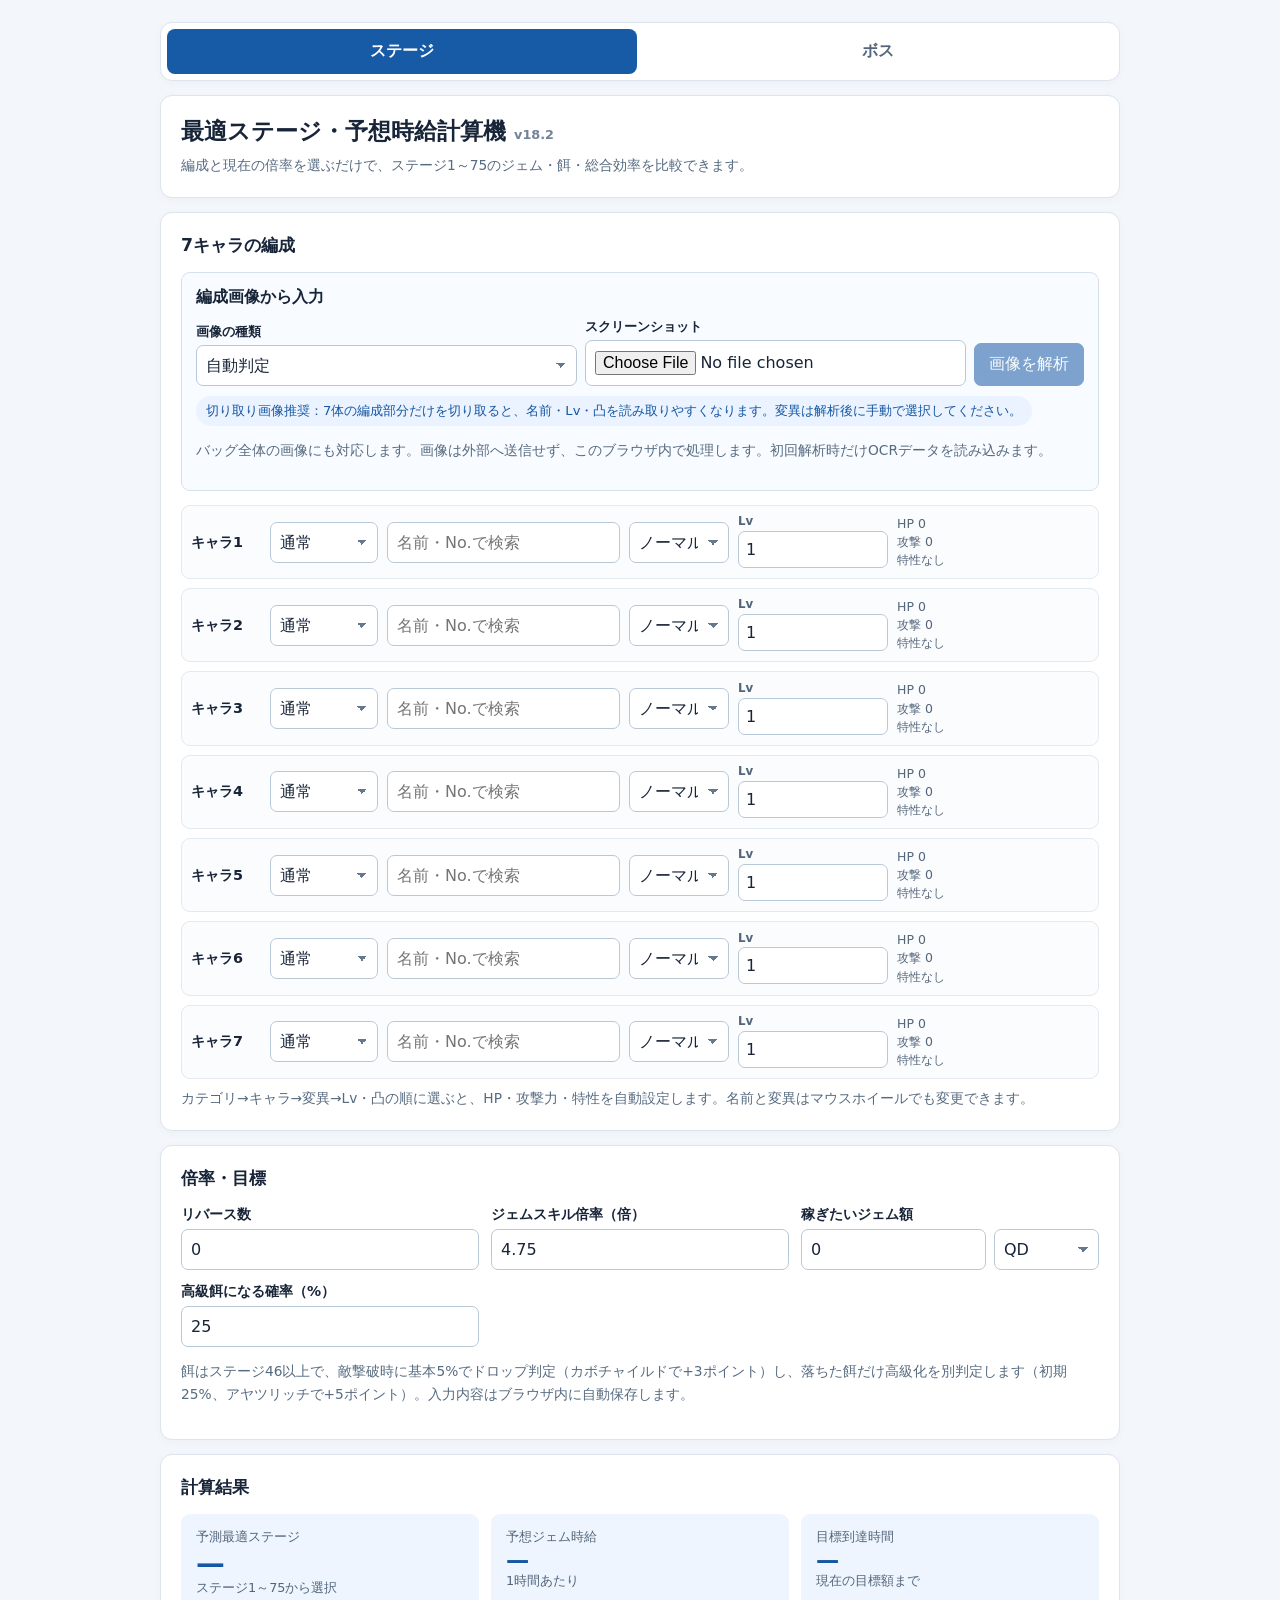
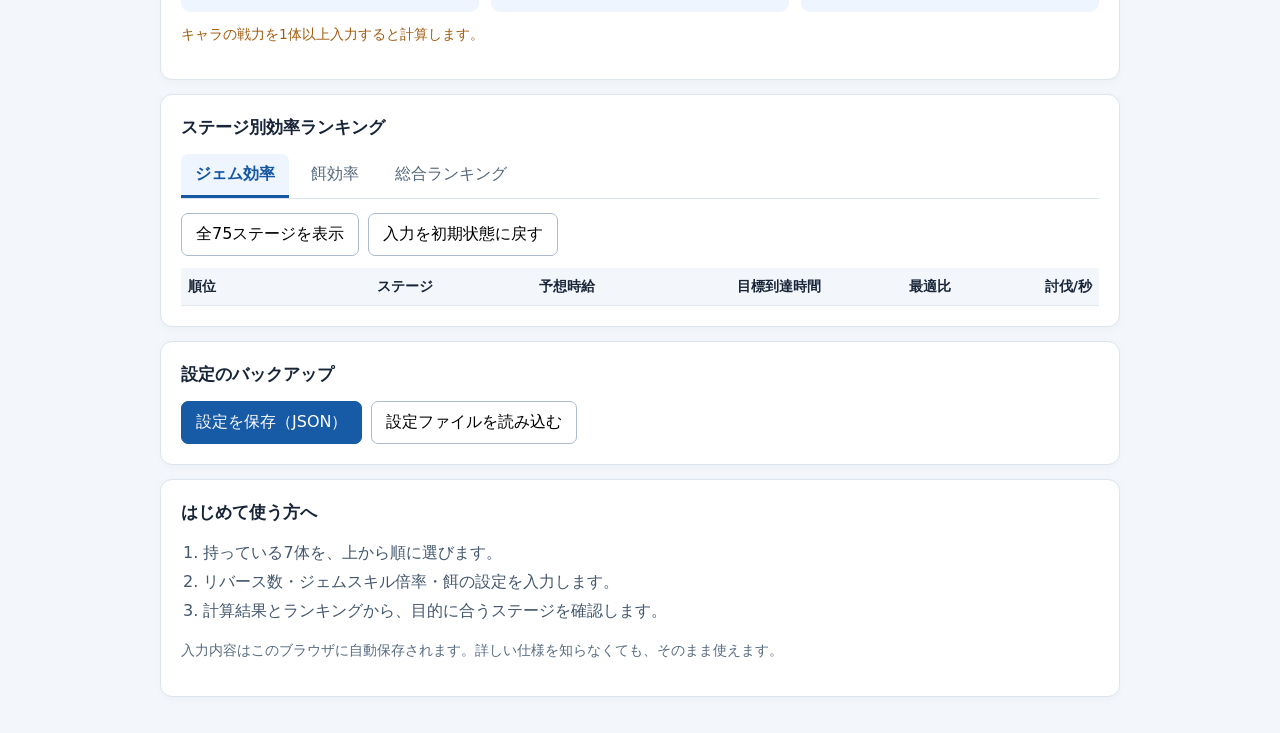
==== index.html @ 168737cb "Add files via upload" ====
<!doctype html>
<html lang="ja">
<head>
  <meta charset="utf-8">
  <meta name="viewport" content="width=device-width,initial-scale=1">
  <title>最適ステージ・予想時給計算機 v18.2</title>
  <style>
    :root {
      font-family: system-ui, "Noto Sans JP", sans-serif;
      color: #182538;
      background: #f3f6fa;
      font-size: 16px;
    }
    * { box-sizing: border-box; }
    body { margin: 0; padding: 22px 12px; }
    .wrap { max-width: 960px; margin: auto; }
    .panel {
      background: #fff;
      border: 1px solid #dce4ed;
      border-radius: 12px;
      padding: 20px;
      margin: 0 0 14px;
      box-shadow: 0 2px 8px #1e304608;
    }
    .mode-nav {
      display: grid;
      grid-template-columns: 1fr 1fr;
      gap: 6px;
      padding: 6px;
      margin: 0 0 14px;
      background: #fff;
      border: 1px solid #dce4ed;
      border-radius: 12px;
      box-shadow: 0 2px 8px #1e304608;
    }
    .mode-link {
      display: block;
      padding: 12px 16px;
      border-radius: 8px;
      color: #53667b;
      text-align: center;
      text-decoration: none;
      font-weight: 750;
    }
    .mode-link:hover { background: #f3f6fa; }
    .mode-link.active {
      color: #fff;
      background: #175aa6;
    }
    h1 { font-size: 1.45rem; margin: 0 0 7px; }
    h2 { font-size: 1.08rem; margin: 0 0 15px; }
    .version { font-size: .8rem; color: #728398; }
    .muted, .note { color: #576b80; font-size: .86rem; line-height: 1.65; }
    .grid { display: grid; grid-template-columns: repeat(3, minmax(0, 1fr)); gap: 12px; }
    .field label { display: block; font-size: .88rem; font-weight: 650; margin-bottom: 5px; }
    input, select {
      width: 100%;
      min-width: 0;
      font: inherit;
      padding: 10px 30px 10px 9px;
      border: 1px solid #b9c8d7;
      border-radius: 7px;
      color: #182538;
      background-color: #fff;
    }
    select {
      appearance: none;
      background-image: linear-gradient(45deg, transparent 50%, #66788e 50%), linear-gradient(135deg, #66788e 50%, transparent 50%);
      background-position: calc(100% - 15px) 50%, calc(100% - 10px) 50%;
      background-size: 5px 5px, 5px 5px;
      background-repeat: no-repeat;
    }
    input:focus, select:focus { outline: 2px solid #75a7e3; outline-offset: 1px; }
    .chars { display: grid; gap: 9px; }
    .char {
      display: grid;
      grid-template-columns: 70px 108px minmax(170px, 1.7fr) 100px 150px minmax(180px, 1.4fr);
      gap: 9px;
      align-items: center;
      padding: 9px;
      border: 1px solid #e3e9f0;
      border-radius: 9px;
      background: #fbfcfe;
    }
    .char .name { font-weight: 650; font-size: .9rem; }
    .char .derived { font-size: .78rem; line-height: 1.45; color: #53667b; }
    .growth-fields { display: grid; grid-template-columns: repeat(2, minmax(0, 1fr)); gap: 6px; }
    .growth-fields.single { grid-template-columns: 1fr; }
    .char-number { display: grid; gap: 3px; min-width: 0; }
    .char-number > span { color: #53667b; font-size: .74rem; font-weight: 750; line-height: 1; }
    .char-number input { padding: 8px 24px 8px 7px; }
    .manual-fields { display: grid; grid-template-columns: minmax(120px,1.4fr) minmax(80px,1fr) 70px minmax(80px,1fr) 70px minmax(150px,1.4fr); gap: 6px; grid-column: 2 / -1; }
    .manual-fields > :last-child { grid-column: 1 / -1; }
    .catalog-help { margin: 8px 0 0; }
    .image-import-box {
      margin: 0 0 14px;
      padding: 14px;
      border: 1px solid #d7e1ec;
      border-radius: 9px;
      background: #f8fbff;
    }
    .image-import-box h3 { margin: 0 0 10px; font-size: 1rem; }
    .image-recommend {
      display: inline-block;
      margin: 10px 0 0;
      padding: 6px 10px;
      color: #1557a2;
      background: #eaf3ff;
      border-radius: 999px;
      font-size: .82rem;
    }
    .image-import-controls { display: grid; grid-template-columns: minmax(170px,1fr) minmax(170px,1fr) auto; gap: 8px; align-items: end; }
    .image-import-controls label, .crop-control label { display: block; font-size: .82rem; font-weight: 650; margin-bottom: 4px; }
    .image-preview { display: block; width: 100%; max-height: 260px; margin-top: 12px; object-fit: contain; background: #111722; border-radius: 7px; }
    .crop-controls { display: grid; grid-template-columns: repeat(4, minmax(0,1fr)); gap: 8px; margin-top: 10px; }
    .crop-control input { padding: 0; }
    .image-status { min-height: 1.5em; margin: 9px 0 0; color: #42566d; font-size: .86rem; }
    .image-results { margin-top: 12px; display: grid; gap: 7px; }
    .image-result-row {
      display: grid;
      grid-template-columns: 34px minmax(180px,1.6fr) minmax(105px,.8fr) 76px 70px;
      gap: 7px;
      align-items: center;
      padding: 8px;
      border: 1px solid #e0e7ef;
      border-radius: 7px;
      background: #fff;
    }
    .image-result-row .raw { grid-column: 2 / -1; color: #687a8e; font-size: .76rem; overflow-wrap: anywhere; }
    .image-result-row .slot-no { font-weight: 750; color: #53667b; text-align: center; }
    .image-result-actions { display: flex; gap: 8px; flex-wrap: wrap; margin-top: 10px; }
    [hidden] { display: none !important; }
    .stats { display: grid; grid-template-columns: repeat(3, 1fr); gap: 12px; }
    .stat { background: #eef5ff; border-radius: 9px; padding: 15px; }
    .stat .value { font-size: 1.8rem; font-weight: 800; color: #1557a2; overflow-wrap: anywhere; }
    .stat .value.smaller { font-size: 1.45rem; }
    .stat .small { font-size: .8rem; color: #53667b; }
    table { border-collapse: collapse; width: 100%; font-size: .88rem; }
    th, td { padding: 9px 7px; border-bottom: 1px solid #e4e9f0; text-align: right; white-space: nowrap; }
    th:first-child, td:first-child { text-align: left; }
    thead { background: #f3f6fb; }
    tbody tr:first-child { background: #eaf3ff; font-weight: 700; }
    .actions { display: flex; gap: 9px; flex-wrap: wrap; }
    button {
      font: inherit;
      border: 1px solid #aabbd0;
      background: #fff;
      border-radius: 7px;
      padding: 10px 14px;
      cursor: pointer;
    }
    button.primary { background: #175aa6; color: #fff; border-color: #175aa6; }
    button:disabled { opacity: .55; cursor: wait; }
    .tabs { display: flex; gap: 8px; margin-bottom: 14px; border-bottom: 1px solid #dce4ed; }
    .tab { border: 0; border-bottom: 3px solid transparent; border-radius: 7px 7px 0 0; color: #53667b; }
    .tab[aria-selected="true"] { color: #1557a2; border-bottom-color: #1557a2; background: #eef5ff; font-weight: 700; }
    .hidden { display: none; }
    .ranking-summary { margin: 0 0 12px; padding: 10px 12px; border-radius: 7px; background: #f5f8fc; color: #42566d; font-size: .88rem; }
    .warn { color: #a15b10; font-size: .86rem; min-height: 1.4em; }
    .calibration {
      border-left: 4px solid #4f83bf;
      padding: 10px 12px;
      background: #f5f9ff;
      border-radius: 6px;
    }
    .quick-guide { margin: 0; padding-left: 1.4em; color: #42566d; line-height: 1.8; }
    @media (max-width: 720px) {
      .panel { padding: 15px; }
      .char { grid-template-columns: 48px 105px minmax(0, 1fr); gap: 6px; }
      .char [data-k="mutation"], .char .growth-fields, .char .derived { grid-column: 2 / -1; }
      .manual-fields { grid-column: 2 / -1; grid-template-columns: minmax(0,1fr) 70px; }
      .manual-fields > :first-child, .manual-fields > :nth-child(6), .manual-fields > :nth-child(7) { grid-column: 1 / -1; }
      .manual-fields { grid-column: 2 / -1; grid-template-columns: 1fr 58px 1fr 58px; }
      .char .name { font-size: .78rem; }
      input, select { padding: 9px 26px 9px 6px; font-size: .88rem; }
      .image-import-controls { grid-template-columns: 1fr 1fr; }
      .image-import-controls button { grid-column: 1 / -1; }
      .crop-controls { grid-template-columns: 1fr 1fr; }
      .image-result-row { grid-template-columns: 30px minmax(0,1fr) 88px; }
      .image-result-row .import-level, .image-result-row .import-limit { grid-row: 2; }
      .image-result-row .import-level { grid-column: 2; }
      .image-result-row .import-limit { grid-column: 3; }
      .image-result-row .raw { grid-column: 2 / -1; }
      .grid { grid-template-columns: 1fr 1fr; }
      .stats { grid-template-columns: 1fr; }
      .stat .value { font-size: 1.55rem; }
    }
    @media (max-width: 430px) {
      body { padding: 10px 6px; }
      .panel { padding: 12px; }
      .grid { grid-template-columns: 1fr; }
      th, td { padding: 8px 6px; }
    }
  </style>
</head>
<body>
<main class="wrap">
  <nav class="mode-nav" aria-label="計算機の切り替え">
    <a class="mode-link active" href="./" aria-current="page">ステージ</a>
    <a class="mode-link" href="./boss/">ボス</a>
  </nav>

  <section class="panel">
    <h1>最適ステージ・予想時給計算機 <span class="version">v18.2</span></h1>
    <div class="muted">編成と現在の倍率を選ぶだけで、ステージ1～75のジェム・餌・総合効率を比較できます。</div>
  </section>

  <section class="panel">
    <h2>7キャラの編成</h2>
    <div class="image-import-box">
      <h3>編成画像から入力</h3>
      <div class="image-import-controls">
        <div>
          <label for="partyImageMode">画像の種類</label>
          <select id="partyImageMode">
            <option value="auto">自動判定</option>
            <option value="full">バッグ全体</option>
            <option value="party">編成部分のみ</option>
          </select>
        </div>
        <div>
          <label for="partyImageFile">スクリーンショット</label>
          <input id="partyImageFile" type="file" accept="image/png,image/jpeg,image/webp">
        </div>
        <button class="primary" id="partyImageAnalyze" type="button" disabled>画像を解析</button>
      </div>
      <p class="image-recommend">切り取り画像推奨：7体の編成部分だけを切り取ると、名前・Lv・凸を読み取りやすくなります。変異は解析後に手動で選択してください。</p>
      <p class="muted">バッグ全体の画像にも対応します。画像は外部へ送信せず、このブラウザ内で処理します。初回解析時だけOCRデータを読み込みます。</p>
      <div id="partyImageWorkspace" hidden>
        <canvas class="image-preview" id="partyImagePreview" aria-label="解析する編成部分のプレビュー"></canvas>
        <details>
          <summary>切り抜き範囲を調整</summary>
          <div class="crop-controls">
            <div class="crop-control"><label for="partyCropX">左位置</label><input id="partyCropX" type="range" min="0" max="90" value="26"></div>
            <div class="crop-control"><label for="partyCropY">上位置</label><input id="partyCropY" type="range" min="0" max="90" value="18"></div>
            <div class="crop-control"><label for="partyCropW">横幅</label><input id="partyCropW" type="range" min="10" max="100" value="54"></div>
            <div class="crop-control"><label for="partyCropH">高さ</label><input id="partyCropH" type="range" min="10" max="100" value="27"></div>
          </div>
        </details>
        <p class="image-status" id="partyImageStatus" role="status"></p>
        <div id="partyImageResults" hidden>
          <div class="image-results" id="partyImageResultRows"></div>
          <div class="image-result-actions">
            <button class="primary" id="partyImageApply" type="button">この7体を編成に反映</button>
          </div>
        </div>
      </div>
    </div>
    <div class="chars" id="chars"></div>
    <p class="muted catalog-help">カテゴリ→キャラ→変異→Lv・凸の順に選ぶと、HP・攻撃力・特性を自動設定します。名前と変異はマウスホイールでも変更できます。</p>
  </section>

  <section class="panel">
    <h2>倍率・目標</h2>
    <div class="grid">
      <div class="field">
        <label for="rebirth">リバース数</label>
        <input id="rebirth" type="number" min="0" max="627" step="1" value="0">
      </div>
      <div class="field">
        <label for="skill">ジェムスキル倍率（倍）</label>
        <input id="skill" type="number" min="1" max="4.75" step="0.15" value="4.75">
      </div>
      <div class="field">
        <label for="target">稼ぎたいジェム額</label>
        <div style="display:flex;gap:8px">
          <input id="target" type="number" min="0" step="any" value="0" placeholder="例：10" style="flex:1">
          <select id="targetUnit" aria-label="目標額の単位" style="width:105px;flex:none"></select>
        </div>
      </div>
      <div class="field">
        <label for="premiumRate">高級餌になる確率（%）</label>
        <input id="premiumRate" type="number" min="0" max="25" step="1" value="25">
      </div>
    </div>
    <input id="enemyType" type="hidden" value="normal">
    <p class="muted">餌はステージ46以上で、敵撃破時に基本5%でドロップ判定（カボチャイルドで+3ポイント）し、落ちた餌だけ高級化を別判定します（初期25%、アヤツリッチで+5ポイント）。入力内容はブラウザ内に自動保存します。</p>
  </section>

  <section class="panel">
    <h2>計算結果</h2>
    <div class="stats">
      <div class="stat">
        <div class="small">予測最適ステージ</div>
        <div class="value" id="best">—</div>
        <div class="small" id="bestSub">ステージ1～75から選択</div>
      </div>
      <div class="stat">
        <div class="small">予想ジェム時給</div>
        <div class="value smaller" id="hour">—</div>
        <div class="small" id="hourSub">1時間あたり</div>
      </div>
      <div class="stat">
        <div class="small">目標到達時間</div>
        <div class="value smaller" id="targetTime">—</div>
        <div class="small" id="targetTimeSub">現在の目標額まで</div>
      </div>
    </div>
    <p id="traitStatus" class="note"></p>
    <p id="status" class="warn" role="status"></p>
  </section>

  <section class="panel">
    <h2>ステージ別効率ランキング</h2>
    <div class="tabs" role="tablist" aria-label="効率ランキングの種類">
      <button class="tab" id="gemTab" role="tab" aria-selected="true" aria-controls="gemPanel">ジェム効率</button>
      <button class="tab" id="feedTab" role="tab" aria-selected="false" aria-controls="feedPanel">餌効率</button>
      <button class="tab" id="combinedTab" role="tab" aria-selected="false" aria-controls="combinedPanel">総合ランキング</button>
    </div>
    <div id="gemPanel" role="tabpanel" aria-labelledby="gemTab">
      <div class="actions" style="margin-bottom:12px">
        <button id="toggleGem">全75ステージを表示</button>
        <button id="reset">入力を初期状態に戻す</button>
      </div>
      <div style="overflow:auto">
        <table>
          <thead><tr><th>順位</th><th>ステージ</th><th>予想時給</th><th>目標到達時間</th><th>最適比</th><th>討伐/秒</th></tr></thead>
          <tbody id="gemRanking"></tbody>
        </table>
      </div>
    </div>
    <div id="feedPanel" class="hidden" role="tabpanel" aria-labelledby="feedTab">
      <p class="ranking-summary" id="feedSummary">—</p>
      <div class="actions" style="margin-bottom:12px">
        <button id="toggleFeed">全30ステージを表示</button>
      </div>
      <div style="overflow:auto">
        <table>
          <thead><tr><th>順位</th><th>ステージ</th><th>餌/時</th><th>高級餌/時</th><th>通常餌/時</th><th>最適比</th><th>討伐/秒</th></tr></thead>
          <tbody id="feedRanking"></tbody>
        </table>
      </div>
    </div>
    <div id="combinedPanel" class="hidden" role="tabpanel" aria-labelledby="combinedTab">
      <p class="note">ジェム効率と餌効率を同じ重さで評価します。餌の対象はステージ46以上です。ステージ45以下はジェム情報だけを表示し、総合指数・餌比・餌/時は「—」になります。</p>
      <p class="ranking-summary" id="combinedSummary">—</p>
      <div class="actions" style="margin-bottom:12px">
        <button id="toggleCombined">全75ステージを表示</button>
      </div>
      <div style="overflow:auto">
        <table>
          <thead><tr><th>順位</th><th>ステージ</th><th>総合指数</th><th>ジェム比</th><th>餌比</th><th>予想時給</th><th>餌/時</th></tr></thead>
          <tbody id="combinedRanking"></tbody>
        </table>
      </div>
    </div>
  </section>

  <section class="panel">
    <h2>設定のバックアップ</h2>
    <div class="actions">
      <button class="primary" id="download">設定を保存（JSON）</button>
      <button id="load">設定ファイルを読み込む</button>
      <input type="file" id="file" accept=".json,application/json" hidden>
    </div>
  </section>

  <section class="panel">
    <h2>はじめて使う方へ</h2>
    <ol class="quick-guide">
      <li>持っている7体を、上から順に選びます。</li>
      <li>リバース数・ジェムスキル倍率・餌の設定を入力します。</li>
      <li>計算結果とランキングから、目的に合うステージを確認します。</li>
    </ol>
    <p class="muted">入力内容はこのブラウザに自動保存されます。詳しい仕様を知らなくても、そのまま使えます。</p>
  </section>
</main>

<script>
(() => {
  'use strict';

  const enemyHpAtStage = stage => 30 * Math.pow(1.2, (stage - 1) + Math.floor(stage / 2));
  const HP = Array.from({ length: 75 }, (_, index) => enemyHpAtStage(index + 1));
  const UNITS = { K: 1e3, M: 1e6, B: 1e9, T: 1e12 };
  const GEM_UNITS = [['QiD',48],['QD',45],['Td',42],['Dd',39],['Ud',36],['Dc',33],['No',30],['Oc',27],['Sp',24],['Sx',21],['Qi',18],['Qa',15],['T',12],['B',9],['M',6],['K',3]];
  const STORAGE = 'stage-calculator-v18-20261125';
  const OLD_STORAGES = ['stage-calculator-v17.8-20261124', 'stage-calculator-v17.7-20261124', 'stage-calculator-v17.6-20261123', 'stage-calculator-v17.5-20261123', 'stage-calculator-v17.4-20261122', 'stage-calculator-v17.3-20261122', 'stage-calculator-v17.2-20261121', 'stage-calculator-v17.1-20261121', 'stage-calculator-v17-20261121', 'stage-calculator-v16-20261121', 'stage-calculator-v15-20261119', 'stage-calculator-v14-20261119', 'stage-calculator-v13-20261119', 'stage-calculator-v12-20261119', 'stage-calculator-v10-20261117'];

  const CHARACTERS = {
    none: { label: '特性なし', trait: 'none' },
    nyarowin: { label: 'ニャロウィン（コイン+10%）', trait: 'coin' },
    awakenedNyarowin: { label: '覚醒ニャロウィン（ジェム+10%）', trait: 'gem' },
    kabochild: { label: 'カボチャイルド（餌+3%）', trait: 'feed' },
    kyonshina: { label: 'キョンシーナ（コイン・ジェム+10%）', trait: 'both' },
    yamata: { label: 'ヤマタノコロチ（BOSSキラー）', trait: 'boss' },
    ayatsuritch: { label: 'アヤツリッチ（高級餌+5%）', trait: 'premium' },
    doppa: { label: 'ドッパー（ボーナス図柄+3%）', trait: 'roulette' },
    lovril: { label: 'ラブリル（30秒ごとに味方全員を最大HPの20%分回復）', trait: 'heal' },
    kubinight: { label: 'クビナイト（最大3体同時攻撃）', trait: 'multi' },
    jk: { label: 'JK（通常初撃2倍／BOSS時は自チーム全員の回避率+5%）', trait: 'jk' },
    kingNidra: { label: 'キングニドラ（30%で自身のダメージ1.5倍）', trait: 'kingNidra' },
    mikon: { label: 'ミコン（ポンジャと同時編成で真の力）', trait: 'mikon' },
    ponja: { label: 'ポンジャ（ミコンと同時編成で真の力）', trait: 'ponja' },
  };
  const OLD_TRAIT_TO_CHARACTER = {
    none: 'none', gem: 'awakenedNyarowin', coin: 'nyarowin', both: 'kyonshina',
    boss: 'yamata', feed: 'kabochild', premium: 'ayatsuritch', roulette: 'doppa',
    heal: 'lovril', multi: 'kubinight', jk: 'jk', kingNidra: 'kingNidra',
  };

  const NORMAL_NAMES = ["カピト","ビジー","チラップ","ヴァミル","ジャモ","スヌーリ","ノクスブー","モルビ","ブルーマ","ミポラ","グルディン","モッシェル","リブル","クライマイト","ノクスル","ラスキー","ノワロン","グラセロス","タンコル","ウィズロ","メルカ","ベリン","ラヴァロン","サブリクス","グリンブル","ブロントル","ピリック","ズンビー","ヴォルモラ","クラビッツ","ドラムボル","グラクモー","リブラスク","ソルトート","シェルゴン","グラセル","シンダー","フォスカ","ティクレイル","ブラヴォクス","トレヴェン","オウリス","プルマイト","ガルプラ","ユクル","マグジョー","カノトラ","カクリダー","バストルフ","マグロン","ライムホーン","ヴェルスコル","ウィスプラ","ヴィオルーン","カヌーガ","フロスタ","ライゾルド","ルメロ","ルージオン","ノクティル","グロヴァルク","メデュリクス","シャルドン","ボルドラム","ドラクル","フロッゴ","バスティロン","パルフォーン","ビーザー","ダスクリル","エンバーゴン","ラヌビス","イーゴルン","フロゼア","ドレッドラス","ルミドラ","ボルケルン","アストラヴァ","ルセルヴァン","アンブリクス"];
  const NORMAL_CATALOG = NORMAL_NAMES.map((name,index) => {
    const no = index + 1;
    const baseScale = Math.pow(1.2, no - 1);
    return { id:`n${String(no).padStart(2,'0')}`, no, name, hp:60 * baseScale, attack:3 * baseScale, category:'normal', type:'normal', character:'none' };
  });
  const LEGEND_CATALOG = [
    { id:'nyarowin', name:'ニャロウィン', hp:3.6e6, attack:182e3, character:'nyarowin' },
    { id:'awakenedNyarowin', name:'覚醒ニャロウィン', hp:22.5e6, attack:1.1e6, character:'awakenedNyarowin' },
    { id:'kabochild', name:'カボチャイルド', hp:3.6e6, attack:182e3, character:'kabochild' },
    { id:'kyonshina', name:'キョンシーナ', hp:32.4e6, attack:1.6e6, character:'kyonshina' },
    { id:'yamata', name:'ヤマタノコロチ', hp:139.5e6, attack:6.9e6, character:'yamata' },
    { id:'ayatsuritch', name:'アヤツリッチ', hp:200.9e6, attack:10e6, character:'ayatsuritch' },
    { id:'mikon', name:'ミコン', hp:32.4e6, attack:1.6e6, character:'mikon' },
    { id:'ponja', name:'ポンジャ', hp:32.4e6, attack:1.6e6, character:'ponja' },
    { id:'jk', name:'JK', hp:167.4e6, attack:8.3e6, character:'jk' },
    { id:'kingNidra', name:'キングニドラ', hp:416.7e6, attack:20.8e6, character:'kingNidra' },
  ].map(c => ({ ...c, category:'legend', type:'legend' }));
  const ILLUSION_CATALOG = [
    { id:'gomera', name:'ゴチャメラ', hp:587.9e3, attack:29.3e3, character:'none' },
    { id:'doppa', name:'ドッパー', hp:3.6e6, attack:182e3, character:'doppa' },
    { id:'charlotte', name:'シャーロット', hp:22.5e6, attack:1.1e6, character:'none' },
    { id:'lovril', name:'ラブリル', hp:139.5e6, attack:6.9e6, character:'lovril' },
    { id:'kubinight', name:'クビナイト', hp:241.1e6, attack:12e6, character:'kubinight' },
  ].map(c => ({ ...c, category:'illusion', type:'legend' }));
  const CATALOG = [...NORMAL_CATALOG, ...LEGEND_CATALOG, ...ILLUSION_CATALOG];
  const CATALOG_BY_ID = Object.fromEntries(CATALOG.map(c => [c.id, c]));
  const MUTATIONS = {
    normal: { normal:['ノーマル',1], shiny:['シャイニー',2], dark:['漆黒',4], rainbow:['レインボー',8] },
    illusion: { normal:['無印',1], dark:['闇',1.2], awakened:['覚醒',1.44] },
  };

  const MODEL = {
    normalPeriod: 1.0,
    legendPeriod: 3,
    enemyPeriod: 1 / 0.7,
    enemyHitRate: 0.35,
    replacementMin: 3,
    replacementMax: 5,
    revival: 5,
    acquireDelay: 1.5,
    seconds: 600,
    runs: 12,
  };
  const BOSS_MODEL = {
    charactersPerPlayer: 3,
    maxPlayers: 4,
    maxRaidCharacters: 12,
    baseHitRate: 1,
    dodgePerLimitBreak: 0.02,
    jkOwnTeamDodge: 0.05,
    effectScope: {
      lovril: 'allAllies',
      jk: 'ownTeam',
    },
  };

  const emptyChar = () => ({
    category:'normal', catalogId:'', mutation:'normal', level:'1', limitBreak:'0',
    manualName:'', manualAttack:'0', manualAttackUnit:'M', manualHp:'0', manualHpUnit:'M', manualType:'normal', manualCharacter:'none',
  });
  const emptyState = () => ({
    chars: Array.from({ length: 7 }, emptyChar),
    rebirth: '0', skill: '4.75', target: '0', targetUnit: 'QD', premiumRate: '25', enemyType: 'normal',
  });

  const baseline = {
    chars: [
      { power:360.7e6, hp:360.7e6*20, type:'normal', character:'none' },
      { power:150.1e6, hp:150.1e6*20, type:'normal', character:'none' },
      { power:150.1e6, hp:150.1e6*20, type:'normal', character:'none' },
      { power:144.8e6, hp:144.8e6*20, type:'normal', character:'none' },
      { power:144.8e6, hp:144.8e6*20, type:'normal', character:'none' },
      { power:2.4e6, hp:2.4e6*20, type:'legend', character:'kyonshina' },
      { power:1.6e6, hp:1.6e6*20, type:'legend', character:'awakenedNyarowin' },
    ],
    rebirth: 61,
    skill: 4.75,
  };

  function migrateCharacter(c) {
    if (c && Object.hasOwn(CHARACTERS, c.character)) return c.character;
    return OLD_TRAIT_TO_CHARACTER[c?.trait] || 'none';
  }

  function normalizeChar(c) {
    if (c && ['normal','legend','illusion','manual'].includes(c.category)) {
      const level = Math.min(150, Math.max(1, Math.round(Number(c.level) || 1)));
      const limitBreak = Math.min(10, Math.max(0, Math.round(Number(c.limitBreak) || 0)));
      const savedEntry = CATALOG_BY_ID[c.catalogId];
      const category = savedEntry?.category || c.category;
      const allowedMutation = MUTATIONS[category] || {};
      const mutation = Object.hasOwn(allowedMutation, c.mutation) ? c.mutation : 'normal';
      return {
        ...emptyChar(), ...c, category, level:String(level), limitBreak:String(limitBreak), mutation,
        manualName: ['特性なし','特性無し'].includes(String(c.manualName || '').trim()) ? '' : String(c.manualName || ''),
        catalogId: CATALOG_BY_ID[c.catalogId]?.category === category ? c.catalogId : '',
        manualAttackUnit: Object.hasOwn(UNITS,c.manualAttackUnit) ? c.manualAttackUnit : 'M',
        manualHpUnit: Object.hasOwn(UNITS,c.manualHpUnit) ? c.manualHpUnit : 'M',
        manualType: ['normal','legend'].includes(c.manualType) ? c.manualType : (category === 'normal' ? 'normal' : 'legend'),
        manualCharacter: Object.hasOwn(CHARACTERS,c.manualCharacter) ? c.manualCharacter : 'none',
      };
    }
    if (!c || !Object.hasOwn(UNITS,c.unit) || !Number.isFinite(Number(c.power)) || Number(c.power) < 0) throw Error('戦力データが不正です');
    const character = migrateCharacter(c);
    return {
      ...emptyChar(), category:'manual', manualName:character === 'none' ? '' : (CHARACTERS[character]?.label || ''),
      manualAttack:String(c.power), manualAttackUnit:c.unit,
      manualHp:String(Number(c.power)*20), manualHpUnit:c.unit,
      manualType:c.type === 'legend' ? 'legend' : 'normal', manualCharacter:character,
    };
  }

  function validate(obj) {
    if (!obj || !Array.isArray(obj.chars) || obj.chars.length !== 7) throw Error('編成データが不正です');
    const chars = obj.chars.map(normalizeChar);
    const savedSkill = Number(obj.skill);
    const savedPremiumRate = Number(obj.premiumRate);
    return {
      chars,
      rebirth: String(obj.rebirth ?? 0),
      skill: String(Number.isFinite(savedSkill) ? Math.min(4.75, Math.max(1, savedSkill)) : 4.75),
      target: String(obj.target ?? 0),
      targetUnit: GEM_UNITS.some(([u]) => u === obj.targetUnit) ? obj.targetUnit : 'QD',
      premiumRate: String(Number.isFinite(savedPremiumRate) ? Math.min(25, Math.max(0, Math.round(savedPremiumRate))) : 25),
      enemyType: 'normal',
    };
  }

  let state = emptyState();
  try {
    const stored = localStorage.getItem(STORAGE) || OLD_STORAGES.map(key => localStorage.getItem(key)).find(Boolean);
    if (stored) state = validate(JSON.parse(stored));
  } catch (_) {}

  const $ = id => document.getElementById(id);
  const charsEl = $('chars');
  const characterOptions = Object.entries(CHARACTERS).map(([id,c]) => `<option value="${id}">${c.label}</option>`).join('');
  for (const [unit] of [...GEM_UNITS].reverse()) $('targetUnit').add(new Option(unit, unit));

  function catalogLabel(c) { return c.category === 'normal' ? `No.${String(c.no).padStart(2,'0')} ${c.name}` : c.name; }
  function catalogEntries(category) {
    return category === 'normal' ? NORMAL_CATALOG : category === 'legend' ? LEGEND_CATALOG : category === 'illusion' ? ILLUSION_CATALOG : [];
  }
  function formatStat(n) {
    if (!Number.isFinite(n) || n <= 0) return '0';
    const units = [['T',1e12],['B',1e9],['M',1e6],['K',1e3]];
    const found = units.find(([,v]) => n >= v);
    if (!found) return Number(n.toPrecision(5)).toLocaleString('ja-JP',{maximumFractionDigits:3});
    return `${Number((n/found[1]).toPrecision(4)).toLocaleString('ja-JP',{maximumFractionDigits:3})}${found[0]}`;
  }
  function mutationMultiplier(c) { return MUTATIONS[c.category]?.[c.mutation]?.[1] || 1; }
  function limitBreakCount(c) {
    return c.category === 'legend' || c.category === 'illusion'
      ? Math.min(10, Math.max(0, Number(c.limitBreak) || 0))
      : 0;
  }
  function limitBreakMultiplier(c) {
    return 1 + 0.05 * limitBreakCount(c);
  }
  function bossDodgeRate(c) { return BOSS_MODEL.dodgePerLimitBreak * limitBreakCount(c); }
  function resolveParty(chars, enemyType = state.enemyType) {
    const mikonIndexes = chars.map((c,i) => c.category === 'legend' && c.catalogId === 'mikon' ? i : -1).filter(i => i >= 0);
    const ponjaIndexes = chars.map((c,i) => c.category === 'legend' && c.catalogId === 'ponja' ? i : -1).filter(i => i >= 0);
    const pairCount = Math.min(mikonIndexes.length, ponjaIndexes.length);
    const truePowerIndexes = new Set([...mikonIndexes.slice(0,pairCount), ...ponjaIndexes.slice(0,pairCount)]);
    return chars.map((c,index) => {
      const entry = CATALOG_BY_ID[c.catalogId];
      const levelMultiplier = 1 + 0.05 * ((Number(c.level) || 1) - 1);
      if (entry && entry.category === c.category) {
        const truePair = truePowerIndexes.has(index);
        const baseHp = truePair ? 200.9e6 : entry.hp;
        const baseAttack = truePair ? 10e6 : entry.attack;
        const growthMultiplier = levelMultiplier * mutationMultiplier(c);
        const limitMultiplier = limitBreakMultiplier(c);
        const attackLimitMultiplier = enemyType === 'boss' ? 1 : limitMultiplier;
        return { power:baseAttack*growthMultiplier*attackLimitMultiplier, hp:baseHp*growthMultiplier*limitMultiplier, type:entry.type, character:entry.character, name:entry.name, truePair, bossDodge:bossDodgeRate(c) };
      }
      if (c.category === 'normal' || c.category === 'legend' || c.category === 'illusion') {
        return { power:0, hp:0, type:c.category === 'normal' ? 'normal' : 'legend', character:'none', name:'未選択', truePair:false, bossDodge:bossDodgeRate(c) };
      }
      const attack = Math.max(0,Number(c.manualAttack)||0) * (UNITS[c.manualAttackUnit]||1);
      const enteredHp = Math.max(0,Number(c.manualHp)||0) * (UNITS[c.manualHpUnit]||1);
      const hp = (enteredHp || attack*20) * levelMultiplier;
      return { power:attack*levelMultiplier, hp, type:c.category === 'normal' ? 'normal' : c.category === 'illusion' || c.category === 'legend' ? 'legend' : c.manualType, character:c.manualCharacter||'none', name:c.manualName||'手動入力', truePair:false, bossDodge:0 };
    });
  }
  function derivedHtml(r) {
    const trait = CHARACTERS[r.character]?.label || '特性なし';
    return `HP ${formatStat(r.hp)}<br>攻撃 ${formatStat(r.power)}<br>${r.truePair?'真の力｜':''}${trait}`;
  }
  function updateDerivedRows() {
    const resolved = resolveParty(state.chars);
    charsEl.querySelectorAll('[data-derived]').forEach(el => { el.innerHTML = derivedHtml(resolved[Number(el.dataset.derived)]); });
  }
  function renderCharacterRows() {
    const resolved = resolveParty(state.chars);
    charsEl.innerHTML = state.chars.map((c,i) => {
      const entries = catalogEntries(c.category);
      const entry = CATALOG_BY_ID[c.catalogId];
      const searchValue = entry ? catalogLabel(entry) : '';
      const catalogField = entries.length ? `<input type="search" list="catalog-${i}" value="${searchValue}" placeholder="名前・No.で検索" aria-label="キャラ${i+1}のキャラ名" data-i="${i}" data-role="catalog"><datalist id="catalog-${i}">${entries.map(e=>`<option value="${catalogLabel(e)}"></option>`).join('')}</datalist>`
        : `<input value="手動入力" aria-label="キャラ${i+1}の入力方式" disabled>`;
      const mutations = MUTATIONS[c.category];
      const mutationField = mutations ? `<select aria-label="キャラ${i+1}の変異" data-i="${i}" data-k="mutation">${Object.entries(mutations).map(([id,[label]])=>`<option value="${id}" ${c.mutation===id?'selected':''}>${label}</option>`).join('')}</select>` : `<span></span>`;
      const hasLimitBreak = c.category === 'legend' || c.category === 'illusion';
      const growthFields = `<div class="growth-fields ${hasLimitBreak?'':'single'}">
        <label class="char-number"><span>Lv</span><input type="number" min="1" max="150" step="1" value="${c.level}" aria-label="キャラ${i+1}のレベル" data-i="${i}" data-k="level"></label>
        ${hasLimitBreak ? `<label class="char-number"><span>凸</span><input type="number" min="0" max="10" step="1" value="${c.limitBreak}" aria-label="キャラ${i+1}の凸数" data-i="${i}" data-k="limitBreak"></label>` : ''}
      </div>`;
      const manual = c.category === 'manual';
      const manualFields = manual ? `<div class="manual-fields">
        <input value="${c.manualName||''}" placeholder="キャラ名（任意）" aria-label="キャラ${i+1}の手動名" data-i="${i}" data-k="manualName">
        <input type="number" min="0" step="any" value="${c.manualAttack}" placeholder="Lv1攻撃" aria-label="キャラ${i+1}のLv1攻撃力" data-i="${i}" data-k="manualAttack">
        <select aria-label="キャラ${i+1}の攻撃単位" data-i="${i}" data-k="manualAttackUnit">${Object.keys(UNITS).map(u=>`<option ${c.manualAttackUnit===u?'selected':''}>${u}</option>`).join('')}</select>
        <input type="number" min="0" step="any" value="${c.manualHp}" placeholder="Lv1 HP" aria-label="キャラ${i+1}のLv1 HP" data-i="${i}" data-k="manualHp">
        <select aria-label="キャラ${i+1}のHP単位" data-i="${i}" data-k="manualHpUnit">${Object.keys(UNITS).map(u=>`<option ${c.manualHpUnit===u?'selected':''}>${u}</option>`).join('')}</select>
        <select aria-label="キャラ${i+1}の攻撃間隔" data-i="${i}" data-k="manualType"><option value="normal" ${c.manualType==='normal'?'selected':''}>通常（1秒）</option><option value="legend" ${c.manualType==='legend'?'selected':''}>伝説・幻（3秒）</option></select>
        <select aria-label="キャラ${i+1}の手動特性" data-i="${i}" data-k="manualCharacter">${characterOptions.replace(`value="${c.manualCharacter}"`,`value="${c.manualCharacter}" selected`)}</select>
      </div>` : '';
      const r = resolved[i];
      return `<div class="char">
        <span class="name">キャラ${i+1}</span>
        <select aria-label="キャラ${i+1}のカテゴリ" data-i="${i}" data-k="category"><option value="normal" ${c.category==='normal'?'selected':''}>通常</option><option value="legend" ${c.category==='legend'?'selected':''}>伝説</option><option value="illusion" ${c.category==='illusion'?'selected':''}>幻</option><option value="manual" ${c.category==='manual'?'selected':''}>手動</option></select>
        ${catalogField}${mutationField}
        ${growthFields}
        <div class="derived" data-derived="${i}">${derivedHtml(r)}</div>
        ${manualFields}
      </div>`;
    }).join('');
  }

  function renderInputs() {
    renderCharacterRows();
    $('rebirth').value = state.rebirth;
    $('skill').value = state.skill;
    $('target').value = state.target;
    $('targetUnit').value = state.targetUnit;
    $('premiumRate').value = state.premiumRate;
    $('enemyType').value = state.enemyType;
  }

  function xorshift(seed) {
    let x = seed >>> 0;
    return () => {
      x ^= x << 13; x ^= x >>> 17; x ^= x << 5;
      return (x >>> 0) / 4294967296;
    };
  }

  function traitFor(character) { return CHARACTERS[character]?.trait || 'none'; }
  function uniqueActiveCharacters(chars) {
    return new Set(chars.filter(c => Number(c.power) > 0 && c.character !== 'none').map(c => c.character));
  }
  function partyBonus(chars) {
    const unique = uniqueActiveCharacters(chars);
    return unique.has('awakenedNyarowin') || unique.has('kyonshina') ? 1 : 0;
  }
  function foodRates(chars, basePremiumPercent) {
    const unique = uniqueActiveCharacters(chars);
    const dropRate = Math.min(1, 0.05 + (unique.has('kabochild') ? 0.03 : 0));
    const premiumRate = Math.min(1, basePremiumPercent / 100 + (unique.has('ayatsuritch') ? 0.05 : 0));
    return { dropRate, premiumRate };
  }

  function simulate(stage, party, seed, seconds, enemyType = 'normal') {
    const H = HP[stage - 1];
    const enemyDamage = H / 20;
    const random = xorshift(seed);
    const traitRandom = xorshift(seed ^ 0x9e3779b9);
    const combatParty = enemyType === 'boss' ? party.slice(0, BOSS_MODEL.charactersPerPlayer) : party;
    const activeJkCount = combatParty.filter(c => Number(c.power) > 0 && c.character === 'jk').length;
    const jkTeamDodge = enemyType === 'boss' && activeJkCount > 0 ? BOSS_MODEL.jkOwnTeamDodge : 0;
    const allies = combatParty.map(c => {
      const power = Number(c.power) || 0;
      const maxHp = Number(c.hp) || power * 20;
      return {
        power, hp:maxHp, max:maxHp,
        period: c.type === 'legend' ? MODEL.legendPeriod : MODEL.normalPeriod,
        alive: power > 0, token: 0, pos: random() * 10,
        target: -1, character: c.character, trait: traitFor(c.character),
        bossDodge: Math.min(0.95, Math.max(0, Number(c.bossDodge) || 0)),
        jkFirstStrike: power > 0 && c.character === 'jk' && enemyType === 'normal',
        kingNidraProc: power > 0 && c.character === 'kingNidra',
      };
    });
    const enemies = Array.from({ length: 7 }, () => ({ hp: H, alive: true, token: 0, target: -1, pos: random() * 10, jkHitBy: new Set() }));
    const heap = [];
    const less = (a, b) => a.t < b.t || (a.t === b.t && a.type > b.type);
    function add(t, type, id, token) {
      let k = heap.length;
      heap.push({ t, type, id, token });
      while (k > 0) {
        const p = (k - 1) >> 1;
        if (!less(heap[k], heap[p])) break;
        [heap[k], heap[p]] = [heap[p], heap[k]];
        k = p;
      }
    }
    function pop() {
      const top = heap[0];
      const last = heap.pop();
      if (heap.length) {
        heap[0] = last;
        let k = 0;
        while (true) {
          const l = k * 2 + 1, r = l + 1;
          let m = k;
          if (l < heap.length && less(heap[l], heap[m])) m = l;
          if (r < heap.length && less(heap[r], heap[m])) m = r;
          if (m === k) break;
          [heap[k], heap[m]] = [heap[m], heap[k]];
          k = m;
        }
      }
      return top;
    }
    function nearest(group, pos) {
      let chosen = -1, distance = Infinity;
      for (let i = 0; i < group.length; i++) {
        if (!group[i].alive) continue;
        const d = Math.abs(group[i].pos - pos);
        if (d < distance) { distance = d; chosen = i; }
      }
      return chosen;
    }
    function activeHealer() {
      return allies.some(a => a.alive && a.character === 'lovril');
    }

    for (let i = 0; i < allies.length; i++) {
      if (!allies[i].alive) continue;
      allies[i].target = nearest(enemies, allies[i].pos);
      add(random() * allies[i].period, 0, i, 0);
    }
    for (let i = 0; i < enemies.length; i++) {
      enemies[i].target = nearest(allies, enemies[i].pos);
      add(random() * MODEL.enemyPeriod, 1, i, 0);
    }
    add(30, 4, 0, 0);

    let kills = 0, deaths = 0, jkBoosts = 0, kingProcAttempts = 0, kingProcSuccesses = 0, enemyHitAttempts = 0, enemyHits = 0;
    while (heap.length) {
      const event = pop();
      const time = event.t;
      if (time > seconds) break;

      if (event.type === 0) {
        const ally = allies[event.id];
        if (event.token !== ally.token || !ally.alive) continue;
        if (ally.target < 0 || !enemies[ally.target].alive) {
          ally.pos = random() * 10;
          ally.target = nearest(enemies, ally.pos);
          add(time + MODEL.acquireDelay, 0, event.id, ally.token);
          continue;
        }
        const candidates = enemies
          .map((enemy, i) => ({ i, alive: enemy.alive, d: Math.abs(enemy.pos - ally.pos) }))
          .filter(enemy => enemy.alive)
          .sort((a, b) => a.d - b.d)
          .slice(0, ally.trait === 'multi' ? 3 : 1);
        for (const candidate of candidates) {
          const enemy = enemies[candidate.i];
          let damage = ally.power;
          if (ally.jkFirstStrike && !enemy.jkHitBy.has(event.id)) {
            damage *= 2;
            enemy.jkHitBy.add(event.id);
            jkBoosts++;
          }
          if (ally.kingNidraProc) {
            kingProcAttempts++;
            if (traitRandom() < 0.3) {
              damage *= 1.5;
              kingProcSuccesses++;
            }
          }
          enemy.hp -= damage;
          if (enemy.hp <= 0) {
            kills++;
            enemy.alive = false;
            enemy.token++;
            const replacement = MODEL.replacementMin + random() * (MODEL.replacementMax - MODEL.replacementMin);
            add(time + replacement, 3, candidate.i, enemy.token);
            if (ally.target === candidate.i) ally.target = -1;
          }
        }
        add(time + ally.period, 0, event.id, ally.token);
      } else if (event.type === 1) {
        const enemy = enemies[event.id];
        if (event.token !== enemy.token || !enemy.alive) continue;
        if (enemy.target < 0 || !allies[enemy.target].alive) {
          enemy.pos = random() * 10;
          enemy.target = nearest(allies, enemy.pos);
        }
        if (enemy.target >= 0) {
          enemyHitAttempts++;
          const ally = allies[enemy.target];
          const dodgeRate = enemyType === 'boss' ? Math.min(0.95, ally.bossDodge + jkTeamDodge) : 0;
          const enemyHitChance = enemyType === 'boss' ? BOSS_MODEL.baseHitRate * (1 - dodgeRate) : MODEL.enemyHitRate;
          if (random() >= enemyHitChance) {
            add(time + MODEL.enemyPeriod, 1, event.id, enemy.token);
            continue;
          }
          enemyHits++;
          ally.hp -= enemyDamage;
          if (ally.hp <= 0) {
            deaths++;
            ally.alive = false;
            ally.hp = 0;
            ally.token++;
            add(time + MODEL.revival, 2, enemy.target, ally.token);
          }
        }
        add(time + MODEL.enemyPeriod, 1, event.id, enemy.token);
      } else if (event.type === 2) {
        const ally = allies[event.id];
        if (event.token !== ally.token) continue;
        ally.alive = true;
        ally.hp = ally.max;
        ally.pos = random() * 10;
        ally.target = nearest(enemies, ally.pos);
        add(time + ally.period, 0, event.id, ally.token);
      } else if (event.type === 3) {
        const enemy = enemies[event.id];
        if (event.token !== enemy.token) continue;
        enemy.alive = true;
        enemy.hp = H;
        enemy.jkHitBy.clear();
        enemy.pos = random() * 10;
        enemy.target = nearest(allies, enemy.pos);
        add(time + MODEL.enemyPeriod, 1, event.id, enemy.token);
      } else {
        if (activeHealer()) {
          for (const ally of allies) if (ally.alive) ally.hp = Math.min(ally.max, ally.hp + ally.max * 0.2);
        }
        add(time + 30, 4, 0, 0);
      }
    }
    return {
      killsPerSecond: kills / seconds,
      deathsPerSecond: deaths / seconds,
      jkBoosts,
      kingProcAttempts,
      kingProcSuccesses,
      enemyHitAttempts,
      enemyHits,
    };
  }

  function estimate(stage, party, runs = MODEL.runs, seconds = MODEL.seconds, salt = 0, enemyType = 'normal') {
    let kills = 0, deaths = 0, jkBoosts = 0, kingProcAttempts = 0, kingProcSuccesses = 0, enemyHitAttempts = 0, enemyHits = 0;
    for (let i = 0; i < runs; i++) {
      const seed = (stage * 2654435761 + (i + salt) * 1013904223) >>> 0;
      const result = simulate(stage, party, seed, seconds, enemyType);
      kills += result.killsPerSecond;
      deaths += result.deathsPerSecond;
      jkBoosts += result.jkBoosts;
      kingProcAttempts += result.kingProcAttempts;
      kingProcSuccesses += result.kingProcSuccesses;
      enemyHitAttempts += result.enemyHitAttempts;
      enemyHits += result.enemyHits;
    }
    return {
      kills: kills / runs,
      deaths: deaths / runs,
      jkBoostsPerSecond: jkBoosts / (runs * seconds),
      kingProcRate: kingProcAttempts ? kingProcSuccesses / kingProcAttempts : null,
      enemyHitRate: enemyHitAttempts ? enemyHits / enemyHitAttempts : null,
    };
  }

  const BASE_HOURLY = 3.6 / (6 + 20 / 60);
  const MEASURED_72_HOURLY = 5.5 / (12 - 0.5 / 60);
  const base63 = estimate(63, baseline.chars).kills;
  const base72 = estimate(72, baseline.chars).kills;
  const rawMeasuredRatio = (base72 / base63) * Math.pow(1.3, 9);
  const highStageStepCorrection = Math.pow((MEASURED_72_HOURLY / BASE_HOURLY) / rawMeasuredRatio, 1 / 9);

  function stageRewardFactor(stage) {
    const base = Math.pow(1.3, stage - 1);
    return stage <= 63 ? base : base * Math.pow(highStageStepCorrection, stage - 63);
  }
  const baseScore = base63 * stageRewardFactor(63);

  function formatHourly(n) {
    if (!Number.isFinite(n)) return '—';
    if (n === 0) return '0 QD/時';
    const exponent = Math.log10(Math.abs(n)) + 45;
    const found = GEM_UNITS.find(([, power]) => exponent >= power - 1e-10);
    if (!found) return `${Number((n * 1e45).toPrecision(4)).toLocaleString('ja-JP')} ジェム/時`;
    const [unit, power] = found;
    const scaled = n * Math.pow(10, 45 - power);
    return `${Number(scaled.toPrecision(4)).toLocaleString('ja-JP', { maximumFractionDigits: 9 })} ${unit}/時`;
  }
  function nextRebirthTarget(rebirth) {
    if (!Number.isInteger(rebirth) || rebirth < 0 || rebirth > 627) return null;
    let exponent;
    if (rebirth === 0) {
      exponent = Math.log10(500);
    } else if (rebirth <= 4) {
      exponent = Math.log10(8000) + (rebirth - 1) * Math.log10(8);
    } else {
      exponent = Math.log10(31_250_000) + (rebirth - 5) * Math.log10(5);
    }
    const found = GEM_UNITS.find(([, power]) => exponent >= power - 1e-10) || GEM_UNITS[GEM_UNITS.length - 1];
    const [unit, power] = found;
    const amount = Math.pow(10, exponent - power);
    if (!Number.isFinite(amount)) return null;
    return { amount: String(Number(amount.toPrecision(7))), unit };
  }
  function autofillNextRebirthTarget() {
    const nextTarget = nextRebirthTarget(Number(state.rebirth));
    if (!nextTarget) return;
    state.target = nextTarget.amount;
    state.targetUnit = nextTarget.unit;
    $('target').value = state.target;
    $('targetUnit').value = state.targetUnit;
  }
  function formatCount(n) {
    if (!Number.isFinite(n)) return '—';
    return Number(n.toPrecision(4)).toLocaleString('ja-JP', { maximumFractionDigits: 3 });
  }
  function duration(hours) {
    if (!Number.isFinite(hours) || hours < 0) return '—';
    if (hours === 0) return '0分';
    if (hours > 1e9) return `${hours.toExponential(2)}時間`;
    const minutes = Math.ceil(hours * 60);
    if (minutes < 60) return `${minutes}分`;
    const h = Math.floor(minutes / 60), m = minutes % 60;
    return `${h.toLocaleString('ja-JP')}時間${m ? `${m}分` : ''}`;
  }

  let showAllGem = false, showAllFeed = false, showAllCombined = false;
  let computeTimer = 0, computeGeneration = 0;
  let simulationCacheKey = '', simulationCacheRows = null;
  function setBusy(busy) {
    $('toggleGem').disabled = busy;
    $('toggleFeed').disabled = busy;
    $('toggleCombined').disabled = busy;
    $('reset').disabled = busy;
  }
  function clearRankings() {
    $('gemRanking').innerHTML = '';
    $('feedRanking').innerHTML = '';
    $('combinedRanking').innerHTML = '';
    $('feedSummary').textContent = '—';
    $('combinedSummary').textContent = '—';
    $('traitStatus').textContent = '';
  }
  function partySimulationKey(party, enemyType) {
    return `${enemyType}|${party.map(c => [c.power,c.hp,c.type,c.character,c.bossDodge].join(',')).join(';')}`;
  }
  function yieldToBrowser() {
    return new Promise(resolve => {
      if ('requestIdleCallback' in window) requestIdleCallback(() => resolve(), { timeout: 24 });
      else setTimeout(resolve, 0);
    });
  }
  async function simulateAllStages(party, enemyType, generation) {
    const key = partySimulationKey(party, enemyType);
    if (key === simulationCacheKey && simulationCacheRows) return simulationCacheRows;
    const rows = [];
    for (let index = 0; index < HP.length; index++) {
      const stage = index + 1;
      rows.push({ stage, ...estimate(stage, party, MODEL.runs, MODEL.seconds, 0, enemyType) });
      if (index % 3 === 2) {
        await yieldToBrowser();
        if (generation !== computeGeneration) return null;
      }
    }
    if (generation !== computeGeneration) return null;
    simulationCacheKey = key;
    simulationCacheRows = rows;
    return rows;
  }
  async function compute(generation) {
    computeTimer = 0;
    setBusy(true);
    const r = Number(state.rebirth), skill = Number(state.skill);
    const premiumInput = Number(state.premiumRate);
    const party = resolveParty(state.chars);
    const hasPower = party.some(c => Number(c.power) > 0);
    const premiumValid = Number.isFinite(premiumInput) && premiumInput >= 0 && premiumInput <= 25;
    const skillValid = Number.isFinite(skill) && skill >= 1 && skill <= 4.75;
    const valid = hasPower && Number.isInteger(r) && r >= 0 && r <= 627 && skillValid && premiumValid;
    const targetNumber = Number(state.target);
    const targetExponent = GEM_UNITS.find(([unit]) => unit === state.targetUnit)?.[1] ?? 45;
    const targetQD = targetNumber * Math.pow(10, targetExponent - 45);
    const targetValid = Number.isFinite(targetNumber) && targetNumber >= 0 && Number.isFinite(targetQD);
    if (!valid) {
      $('best').textContent = '—'; $('hour').textContent = '—'; $('targetTime').textContent = '—';
      $('bestSub').textContent = 'ステージ1～75から選択'; $('hourSub').textContent = '1時間あたり'; $('targetTimeSub').textContent = '現在の目標額まで';
      clearRankings();
      $('status').textContent = !hasPower ? 'キャラの戦力を1体以上入力すると計算します。'
        : !premiumValid ? '高級餌になる確率は0～25%で入力してください。'
        : 'リバース数は0～627の整数、ジェムスキル倍率は1～4.75で入力してください。';
      setBusy(false); return;
    }
    const bonus = partyBonus(party);
    const rates = foodRates(party, premiumInput);
    const logFactor = (r - 61) * Math.log(3.5) + Math.log(skill / 4.75) + Math.log((1 + 0.1 * bonus) / 1.1);
    const factor = Math.exp(logFactor);
    if (!Number.isFinite(factor)) {
      clearRankings();
      $('targetTime').textContent = '—';
      $('targetTimeSub').textContent = '現在の目標額まで';
      $('status').textContent = '倍率が計算範囲を超えています。リバース数を小さくしてください。';
      setBusy(false); return;
    }
    const simulationRows = await simulateAllStages(party, state.enemyType, generation);
    if (!simulationRows || generation !== computeGeneration) return;
    const stageRows = simulationRows.map(result => {
      const stage = result.stage;
      const gemScore = result.kills * stageRewardFactor(stage);
      const hour = BASE_HOURLY * (gemScore / baseScore) * factor;
      const foodEligible = stage >= 46;
      const foodHour = foodEligible ? result.kills * 3600 * rates.dropRate : 0;
      const premiumHour = foodHour * rates.premiumRate;
      const normalHour = foodHour - premiumHour;
      return { ...result, gemScore, hour, foodEligible, foodHour, premiumHour, normalHour };
    });
    const gemRows = [...stageRows].sort((a, b) => b.gemScore - a.gemScore || a.stage - b.stage);
    const feedRows = stageRows.filter(row => row.foodEligible).sort((a, b) => b.foodHour - a.foodHour || a.stage - b.stage);
    const bestGem = gemRows[0], bestFeed = feedRows[0];
    if (!bestGem || bestGem.gemScore <= 0) {
      $('best').textContent = '—'; $('hour').textContent = '0 QD/時'; $('targetTime').textContent = '—';
      $('bestSub').textContent = '討伐可能なステージなし'; $('hourSub').textContent = '1時間あたり'; $('targetTimeSub').textContent = '現在の目標額まで';
      clearRankings();
      $('status').textContent = 'シミュレーション時間内に敵を倒せませんでした。';
      setBusy(false); return;
    }
    const combinedRows = stageRows.map(row => {
      const gemRelative = row.gemScore / bestGem.gemScore;
      if (!row.foodEligible) return { ...row, gemRelative, foodRelative: null, combined: null };
      const foodRelative = bestFeed.foodHour > 0 ? row.foodHour / bestFeed.foodHour : 0;
      return { ...row, gemRelative, foodRelative, combined: Math.sqrt(gemRelative * foodRelative) };
    }).sort((a, b) => (b.combined ?? -1) - (a.combined ?? -1) || a.stage - b.stage);
    const bestCombined = combinedRows[0];

    $('best').textContent = String(bestGem.stage);
    $('bestSub').textContent = `討伐 ${bestGem.kills.toFixed(3)}体/秒・死亡 ${bestGem.deaths.toFixed(3)}回/秒`;
    $('hour').textContent = formatHourly(bestGem.hour);
    $('hourSub').textContent = `ステージ${bestGem.stage}での予測`;
    $('targetTime').textContent = targetValid && targetQD > 0 && bestGem.hour > 0 ? duration(targetQD / bestGem.hour) : '—';
    $('targetTimeSub').textContent = targetValid && targetQD > 0 ? `ステージ${bestGem.stage}での予測` : '目標額を入力してください';
    const traitParty = state.enemyType === 'boss' ? party.slice(0, BOSS_MODEL.charactersPerPlayer) : party;
    const activeLovrilCount = traitParty.filter(c => Number(c.power) > 0 && c.character === 'lovril').length;
    const activeJkCount = traitParty.filter(c => Number(c.power) > 0 && c.character === 'jk').length;
    const activeKingNidraCount = traitParty.filter(c => Number(c.power) > 0 && c.character === 'kingNidra').length;
    const traitNotes = [];
    if (activeLovrilCount) {
      traitNotes.push(`ラブリル×${activeLovrilCount}：30秒ごとに味方全員を最大HPの20%分回復（重複なし）`);
    }
    if (activeJkCount) {
      traitNotes.push(state.enemyType === 'boss'
        ? `JK×${activeJkCount}（BOSS）：自チーム全員の回避率+5%（重複なし）・敵命中実測 ${bestGem.enemyHitRate === null ? '—' : `${(bestGem.enemyHitRate * 100).toFixed(1)}%`}`
        : `JK×${activeJkCount}（通常）：各JKの敵ごとの初撃2倍・発動 ${formatCount(bestGem.jkBoostsPerSecond * 60)}回/分`);
    }
    if (state.enemyType === 'boss') {
      const dodgeUsers = traitParty.filter(c => Number(c.power) > 0 && Number(c.bossDodge) > 0);
      if (dodgeUsers.length) traitNotes.push(`凸回避：${dodgeUsers.map(c => `${c.name} ${(c.bossDodge * 100).toFixed(0)}%`).join('・')}`);
      traitNotes.push(`BOSS編成：自チーム${BOSS_MODEL.charactersPerPlayer}体／最大${BOSS_MODEL.maxPlayers}人・レイド全体${BOSS_MODEL.maxRaidCharacters}体`);
    }
    if (activeKingNidraCount) {
      traitNotes.push(`キングニドラ×${activeKingNidraCount}：1.5倍発動 ${bestGem.kingProcRate === null ? '—' : `${(bestGem.kingProcRate * 100).toFixed(1)}%`}（攻撃ごと30%）`);
    }
    $('traitStatus').textContent = traitNotes.join('｜');
    $('status').textContent = targetValid ? '' : '目標額は0以上の数値を入力してください。';
    $('gemRanking').innerHTML = gemRows.slice(0, showAllGem ? 75 : 10).map((row, i) => `
      <tr><td>${i + 1}</td><td>${row.stage}</td><td>${formatHourly(row.hour)}</td>
      <td>${targetValid && targetQD > 0 && row.hour > 0 ? duration(targetQD / row.hour) : '—'}</td>
      <td>${(row.gemScore / bestGem.gemScore * 100).toFixed(1)}%</td><td>${row.kills.toFixed(3)}</td></tr>`).join('');
    $('feedRanking').innerHTML = feedRows.slice(0, showAllFeed ? 30 : 10).map((row, i) => `
      <tr><td>${i + 1}</td><td>${row.stage}</td><td>${formatCount(row.foodHour)}</td>
      <td>${formatCount(row.premiumHour)}</td><td>${formatCount(row.normalHour)}</td>
      <td>${bestFeed.foodHour > 0 ? `${(row.foodHour / bestFeed.foodHour * 100).toFixed(1)}%` : '—'}</td><td>${row.kills.toFixed(3)}</td></tr>`).join('');
    $('combinedRanking').innerHTML = combinedRows.slice(0, showAllCombined ? 75 : 10).map((row, i) => `
      <tr><td>${i + 1}</td><td>${row.stage}</td><td>${row.foodEligible ? (row.combined * 100).toFixed(1) : '—'}</td>
      <td>${(row.gemRelative * 100).toFixed(1)}%</td><td>${row.foodEligible ? `${(row.foodRelative * 100).toFixed(1)}%` : '—'}</td>
      <td>${formatHourly(row.hour)}</td><td>${row.foodEligible ? formatCount(row.foodHour) : '—'}</td></tr>`).join('');
    $('feedSummary').textContent = bestFeed.foodHour > 0
      ? `対象：ステージ46～75｜最適ステージ${bestFeed.stage}：餌 ${formatCount(bestFeed.foodHour)}/時（高級 ${formatCount(bestFeed.premiumHour)}/時・通常 ${formatCount(bestFeed.normalHour)}/時）｜餌ドロップ率 ${(rates.dropRate * 100).toFixed(0)}%・高級化率 ${(rates.premiumRate * 100).toFixed(0)}%`
      : `対象：ステージ46～75｜この編成では餌を獲得できる敵を倒せませんでした。`;
    $('combinedSummary').textContent = bestCombined.combined > 0
      ? `総合最適ステージ${bestCombined.stage}：総合指数 ${(bestCombined.combined * 100).toFixed(1)}（ジェム比 ${(bestCombined.gemRelative * 100).toFixed(1)}%・餌比 ${(bestCombined.foodRelative * 100).toFixed(1)}%）`
      : 'ステージ46以上で餌を獲得できないため、総合最適ステージはありません。';
    setBusy(false);
  }
  function scheduleCompute() {
    clearTimeout(computeTimer);
    const generation = ++computeGeneration;
    $('status').textContent = '計算中…';
    computeTimer = setTimeout(() => compute(generation), 220);
  }
  function save() {
    try { localStorage.setItem(STORAGE, JSON.stringify(state)); } catch (_) {}
    scheduleCompute();
  }

  charsEl.addEventListener('input', event => {
    const el = event.target;
    if (el.dataset.i === undefined) return;
    if (el.dataset.role === 'catalog') {
      const index = Number(el.dataset.i);
      const c = state.chars[index];
      const entries = catalogEntries(c.category);
      const query = el.value.trim().toLocaleLowerCase('ja-JP');
      const exact = entries.find(entry => catalogLabel(entry).toLocaleLowerCase('ja-JP') === query || entry.name.toLocaleLowerCase('ja-JP') === query || entry.id === query);
      if (exact) {
        c.catalogId = exact.id;
        renderCharacterRows();
        save();
      }
      return;
    }
    if (!el.dataset.k) return;
    const c = state.chars[Number(el.dataset.i)];
    c[el.dataset.k] = el.dataset.k === 'level'
      ? String(Math.min(150,Math.max(1,Math.round(Number(el.value)||1))))
      : el.dataset.k === 'limitBreak'
        ? String(Math.min(10,Math.max(0,Math.round(Number(el.value)||0))))
        : el.value;
    updateDerivedRows();
    save();
  });
  charsEl.addEventListener('wheel', event => {
    const el = event.target;
    if (el.dataset?.i === undefined || event.deltaY === 0) return;
    const index = Number(el.dataset.i);
    const c = state.chars[index];
    if (el.dataset.role === 'catalog') {
      const entries = catalogEntries(c.category);
      if (!entries.length) return;
      event.preventDefault();
      const direction = c.category === 'normal'
        ? (event.deltaY < 0 ? 1 : -1)
        : (event.deltaY > 0 ? 1 : -1);
      const currentIndex = entries.findIndex(entry => entry.id === c.catalogId);
      const nextIndex = currentIndex < 0
        ? (direction > 0 ? 0 : entries.length - 1)
        : (currentIndex + direction + entries.length) % entries.length;
      const nextEntry = entries[nextIndex];
      c.catalogId = nextEntry.id;
      el.value = catalogLabel(nextEntry);
      updateDerivedRows();
      save();
      return;
    }
    if (el.dataset.k === 'mutation') {
      const mutationIds = Object.keys(MUTATIONS[c.category] || {});
      if (!mutationIds.length) return;
      event.preventDefault();
      const direction = event.deltaY < 0 ? 1 : -1;
      const currentIndex = Math.max(0, mutationIds.indexOf(c.mutation));
      const nextIndex = (currentIndex + direction + mutationIds.length) % mutationIds.length;
      c.mutation = mutationIds[nextIndex];
      el.value = c.mutation;
      updateDerivedRows();
      save();
    }
  }, { passive:false });
  charsEl.addEventListener('change', event => {
    const el = event.target;
    if (el.dataset.i === undefined) return;
    const index = Number(el.dataset.i);
    const c = state.chars[index];
    if (el.dataset.role === 'catalog') {
      const entries = catalogEntries(c.category);
      const query = el.value.trim().toLocaleLowerCase('ja-JP');
      const exact = entries.find(entry => catalogLabel(entry).toLocaleLowerCase('ja-JP') === query || entry.name.toLocaleLowerCase('ja-JP') === query || entry.id === query);
      const partial = entries.filter(entry => catalogLabel(entry).toLocaleLowerCase('ja-JP').includes(query));
      c.catalogId = (exact || (partial.length === 1 ? partial[0] : null))?.id || '';
    } else if (el.dataset.k === 'category') {
      c.category = el.value;
      c.catalogId = '';
      c.mutation = 'normal';
      if (c.category === 'legend' || c.category === 'illusion') c.manualType = 'legend';
      if (c.category === 'normal') c.manualType = 'normal';
    } else if (el.dataset.k) {
      c[el.dataset.k] = el.value;
      if (el.dataset.k === 'level') c.level = String(Math.min(150,Math.max(1,Math.round(Number(el.value)||1))));
      if (el.dataset.k === 'limitBreak') c.limitBreak = String(Math.min(10,Math.max(0,Math.round(Number(el.value)||0))));
    }
    renderCharacterRows();
    save();
  });
  for (const id of ['rebirth','skill','target','targetUnit','premiumRate','enemyType']) {
    const el = $(id);
    const update = () => {
      state[id] = el.value;
      if (id === 'rebirth') autofillNextRebirthTarget();
      if (id === 'enemyType') updateDerivedRows();
      save();
    };
    el.addEventListener('input', update);
    el.addEventListener('change', update);
  }
  function selectRankingTab(tab) {
    const gemSelected = tab === 'gem';
    const feedSelected = tab === 'feed';
    const combinedSelected = tab === 'combined';
    $('gemTab').setAttribute('aria-selected', String(gemSelected));
    $('feedTab').setAttribute('aria-selected', String(feedSelected));
    $('combinedTab').setAttribute('aria-selected', String(combinedSelected));
    $('gemPanel').classList.toggle('hidden', !gemSelected);
    $('feedPanel').classList.toggle('hidden', !feedSelected);
    $('combinedPanel').classList.toggle('hidden', !combinedSelected);
  }
  $('gemTab').addEventListener('click', () => selectRankingTab('gem'));
  $('feedTab').addEventListener('click', () => selectRankingTab('feed'));
  $('combinedTab').addEventListener('click', () => selectRankingTab('combined'));
  $('toggleGem').addEventListener('click', () => {
    showAllGem = !showAllGem;
    $('toggleGem').textContent = showAllGem ? '上位10ステージのみ表示' : '全75ステージを表示';
    scheduleCompute();
  });
  $('toggleFeed').addEventListener('click', () => {
    showAllFeed = !showAllFeed;
    $('toggleFeed').textContent = showAllFeed ? '上位10ステージのみ表示' : '全30ステージを表示';
    scheduleCompute();
  });
  $('toggleCombined').addEventListener('click', () => {
    showAllCombined = !showAllCombined;
    $('toggleCombined').textContent = showAllCombined ? '上位10ステージのみ表示' : '全75ステージを表示';
    scheduleCompute();
  });
  $('reset').addEventListener('click', () => {
    if (!confirm('入力を初期状態に戻しますか？')) return;
    state = emptyState(); showAllGem = showAllFeed = showAllCombined = false;
    $('toggleGem').textContent = '全75ステージを表示';
    $('toggleFeed').textContent = '全30ステージを表示';
    $('toggleCombined').textContent = '全75ステージを表示';
    selectRankingTab('gem');
    renderInputs(); save();
  });
  $('download').addEventListener('click', () => {
    const blob = new Blob([JSON.stringify({ version: '18', ...state }, null, 2)], { type: 'application/json' });
    const url = URL.createObjectURL(blob), a = document.createElement('a');
    a.href = url; a.download = 'moncolle-calculator-v18-settings.json'; a.click();
    setTimeout(() => URL.revokeObjectURL(url), 1000);
  });
  $('load').addEventListener('click', () => $('file').click());
  $('file').addEventListener('change', async event => {
    const file = event.target.files[0];
    if (!file) return;
    try { state = validate(JSON.parse(await file.text())); renderInputs(); save(); }
    catch (error) { alert(`読み込みに失敗しました：${error.message}`); }
    event.target.value = '';
  });

  window.moncolleCalculator = {
    catalog: CATALOG.map(entry => ({
      id: entry.id,
      no: entry.no || null,
      name: entry.name,
      label: catalogLabel(entry),
      category: entry.category,
      attack: entry.attack,
      character: entry.character,
    })),
    mutations: Object.fromEntries(Object.entries(MUTATIONS).map(([category, values]) => [
      category,
      Object.entries(values).map(([id, [label, multiplier]]) => ({ id, label, multiplier })),
    ])),
    applyImportedParty(items) {
      if (!Array.isArray(items)) return;
      items.slice(0, 7).forEach((item, index) => {
        const entry = CATALOG_BY_ID[item.catalogId];
        if (!entry) return;
        const next = emptyChar();
        next.category = entry.category;
        next.catalogId = entry.id;
        next.level = String(Math.min(150, Math.max(1, Math.round(Number(item.level) || 1))));
        next.limitBreak = String(entry.category === 'legend' || entry.category === 'illusion'
          ? Math.min(10, Math.max(0, Math.round(Number(item.limitBreak) || 0)))
          : 0);
        next.mutation = Object.hasOwn(MUTATIONS[entry.category] || {}, item.mutation) ? item.mutation : 'normal';
        next.manualType = entry.category === 'normal' ? 'normal' : 'legend';
        state.chars[index] = next;
      });
      renderInputs();
      save();
    },
  };

  renderInputs();
  scheduleCompute();
})();
</script>
<script src="./assets/js/image-import.js" defer></script>
</body>
</html>
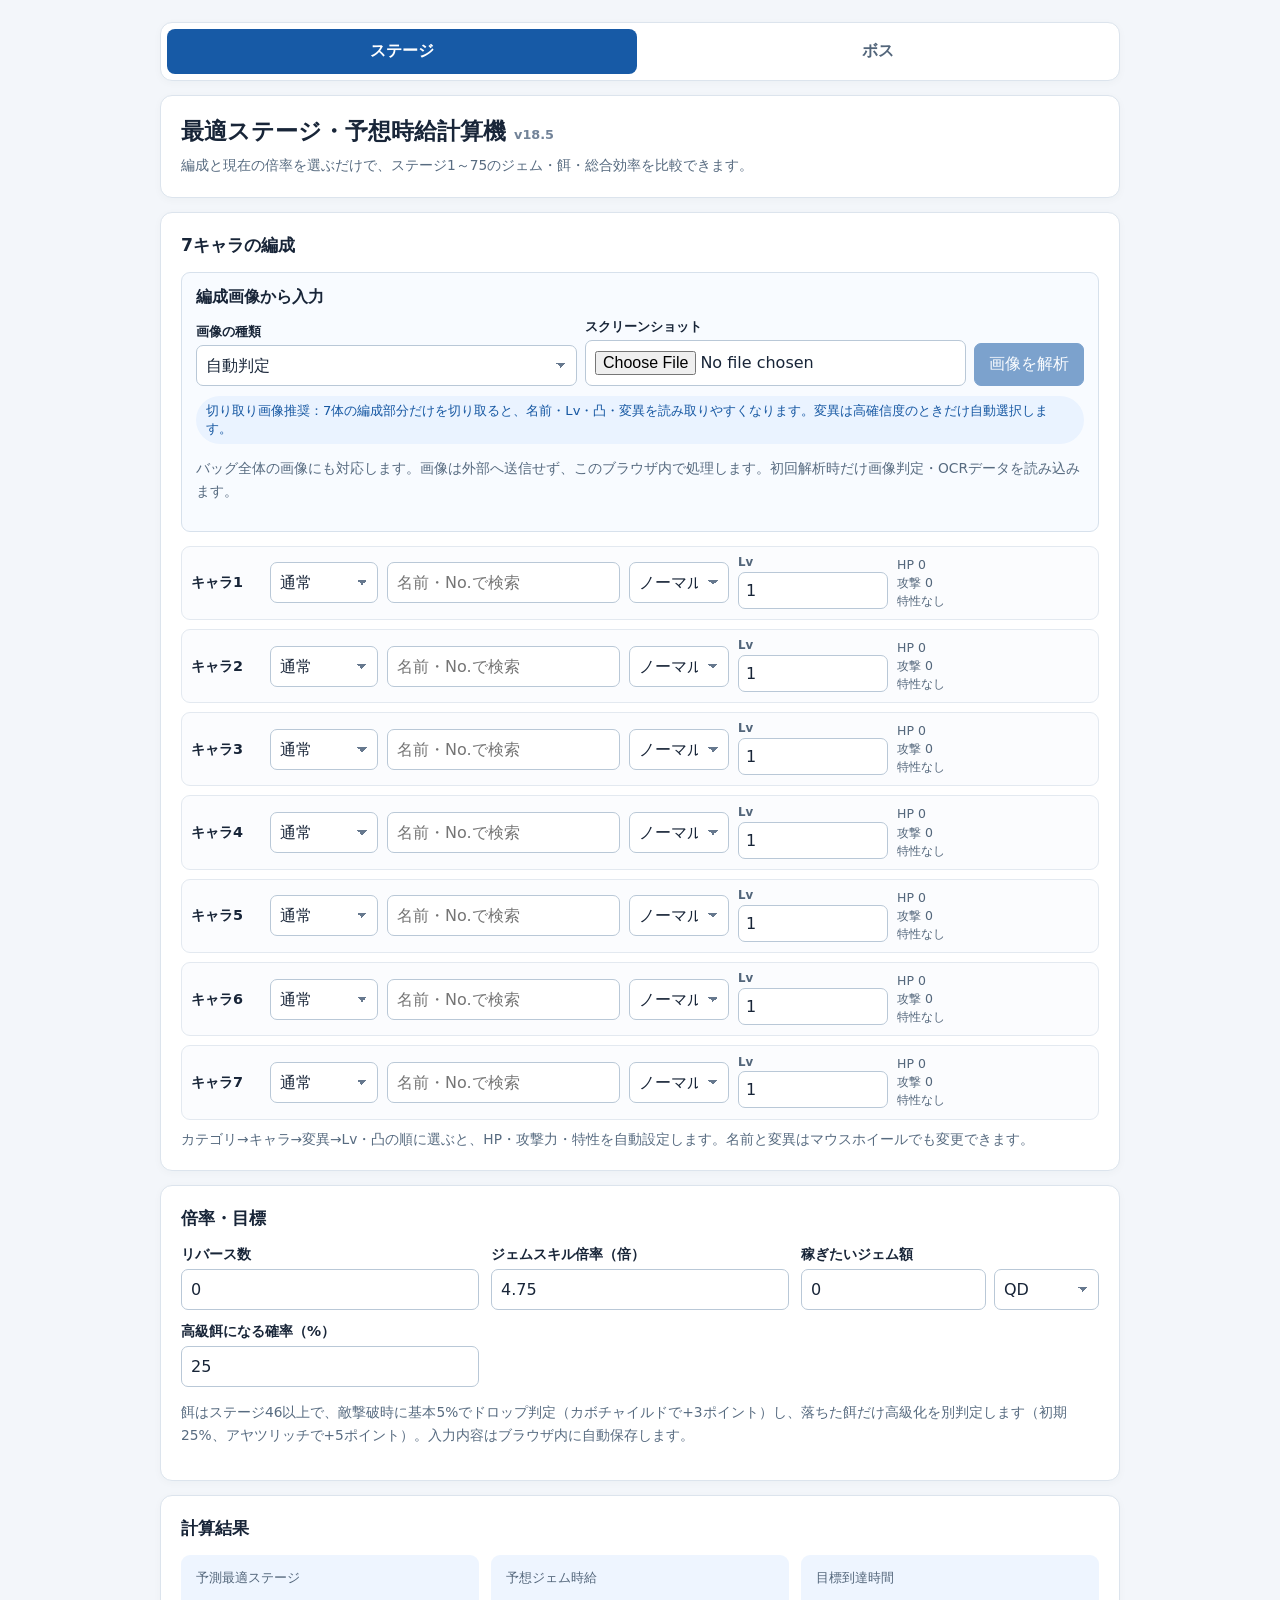
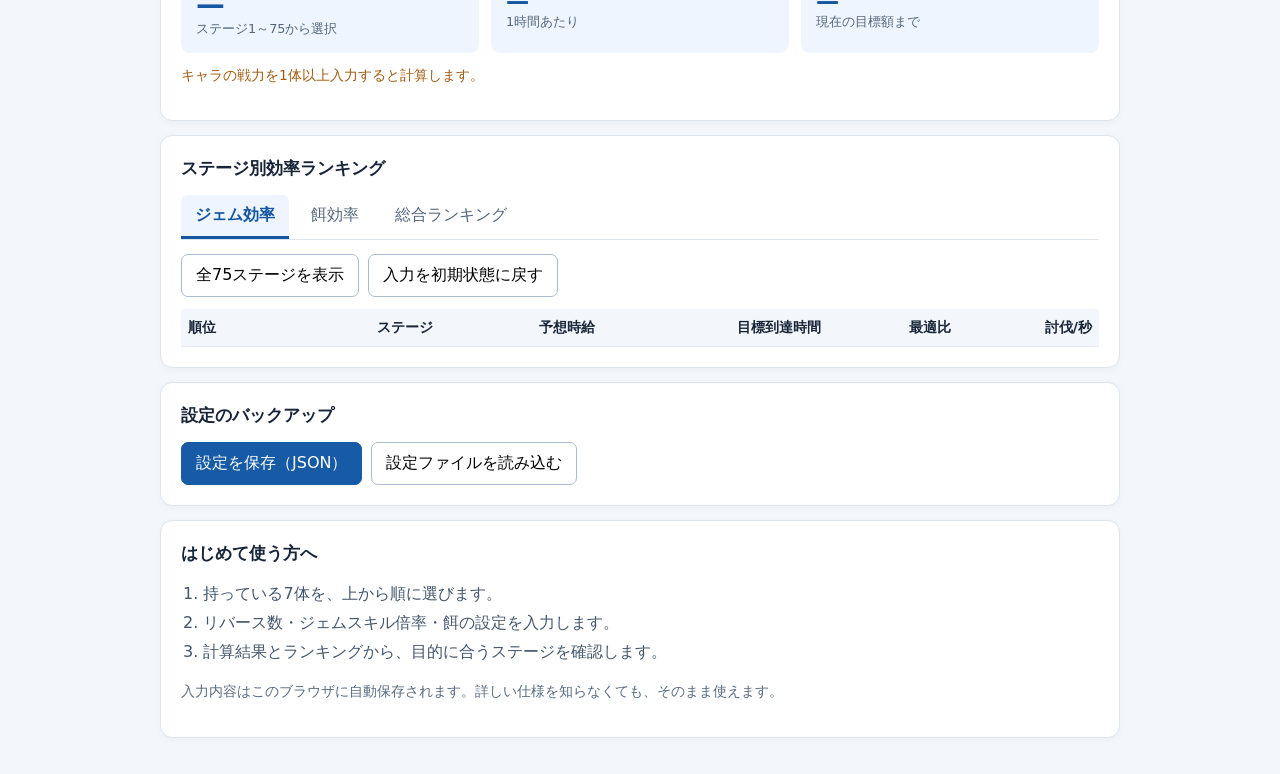
==== commit 8875a4e2: "Add files via upload" ====
--- a/index.html
+++ b/index.html
@@ -3,7 +3,7 @@
 <head>
   <meta charset="utf-8">
   <meta name="viewport" content="width=device-width,initial-scale=1">
-  <title>最適ステージ・予想時給計算機 v18.2</title>
+  <title>最適ステージ・予想時給計算機 v18.5</title>
   <style>
     :root {
       font-family: system-ui, "Noto Sans JP", sans-serif;
@@ -201,7 +201,7 @@
   </nav>
 
   <section class="panel">
-    <h1>最適ステージ・予想時給計算機 <span class="version">v18.2</span></h1>
+    <h1>最適ステージ・予想時給計算機 <span class="version">v18.5</span></h1>
     <div class="muted">編成と現在の倍率を選ぶだけで、ステージ1～75のジェム・餌・総合効率を比較できます。</div>
   </section>
 
@@ -224,8 +224,8 @@
         </div>
         <button class="primary" id="partyImageAnalyze" type="button" disabled>画像を解析</button>
       </div>
-      <p class="image-recommend">切り取り画像推奨：7体の編成部分だけを切り取ると、名前・Lv・凸を読み取りやすくなります。変異は解析後に手動で選択してください。</p>
-      <p class="muted">バッグ全体の画像にも対応します。画像は外部へ送信せず、このブラウザ内で処理します。初回解析時だけOCRデータを読み込みます。</p>
+      <p class="image-recommend">切り取り画像推奨：7体の編成部分だけを切り取ると、名前・Lv・凸・変異を読み取りやすくなります。変異は高確信度のときだけ自動選択します。</p>
+      <p class="muted">バッグ全体の画像にも対応します。画像は外部へ送信せず、このブラウザ内で処理します。初回解析時だけ画像判定・OCRデータを読み込みます。</p>
       <div id="partyImageWorkspace" hidden>
         <canvas class="image-preview" id="partyImagePreview" aria-label="解析する編成部分のプレビュー"></canvas>
         <details>
@@ -374,8 +374,8 @@
   const HP = Array.from({ length: 75 }, (_, index) => enemyHpAtStage(index + 1));
   const UNITS = { K: 1e3, M: 1e6, B: 1e9, T: 1e12 };
   const GEM_UNITS = [['QiD',48],['QD',45],['Td',42],['Dd',39],['Ud',36],['Dc',33],['No',30],['Oc',27],['Sp',24],['Sx',21],['Qi',18],['Qa',15],['T',12],['B',9],['M',6],['K',3]];
-  const STORAGE = 'stage-calculator-v18-20261125';
-  const OLD_STORAGES = ['stage-calculator-v17.8-20261124', 'stage-calculator-v17.7-20261124', 'stage-calculator-v17.6-20261123', 'stage-calculator-v17.5-20261123', 'stage-calculator-v17.4-20261122', 'stage-calculator-v17.3-20261122', 'stage-calculator-v17.2-20261121', 'stage-calculator-v17.1-20261121', 'stage-calculator-v17-20261121', 'stage-calculator-v16-20261121', 'stage-calculator-v15-20261119', 'stage-calculator-v14-20261119', 'stage-calculator-v13-20261119', 'stage-calculator-v12-20261119', 'stage-calculator-v10-20261117'];
+  const STORAGE = 'stage-calculator-v18.5-20261126';
+  const OLD_STORAGES = ['stage-calculator-v18.4-20261126', 'stage-calculator-v18.3-20261126', 'stage-calculator-v18-20261125', 'stage-calculator-v17.8-20261124', 'stage-calculator-v17.7-20261124', 'stage-calculator-v17.6-20261123', 'stage-calculator-v17.5-20261123', 'stage-calculator-v17.4-20261122', 'stage-calculator-v17.3-20261122', 'stage-calculator-v17.2-20261121', 'stage-calculator-v17.1-20261121', 'stage-calculator-v17-20261121', 'stage-calculator-v16-20261121', 'stage-calculator-v15-20261119', 'stage-calculator-v14-20261119', 'stage-calculator-v13-20261119', 'stage-calculator-v12-20261119', 'stage-calculator-v10-20261117'];
 
   const CHARACTERS = {
     none: { label: '特性なし', trait: 'none' },
@@ -1235,9 +1235,9 @@
     renderInputs(); save();
   });
   $('download').addEventListener('click', () => {
-    const blob = new Blob([JSON.stringify({ version: '18', ...state }, null, 2)], { type: 'application/json' });
+    const blob = new Blob([JSON.stringify({ version: '18.5', ...state }, null, 2)], { type: 'application/json' });
     const url = URL.createObjectURL(blob), a = document.createElement('a');
-    a.href = url; a.download = 'moncolle-calculator-v18-settings.json'; a.click();
+    a.href = url; a.download = 'moncolle-calculator-v18.5-settings.json'; a.click();
     setTimeout(() => URL.revokeObjectURL(url), 1000);
   });
   $('load').addEventListener('click', () => $('file').click());
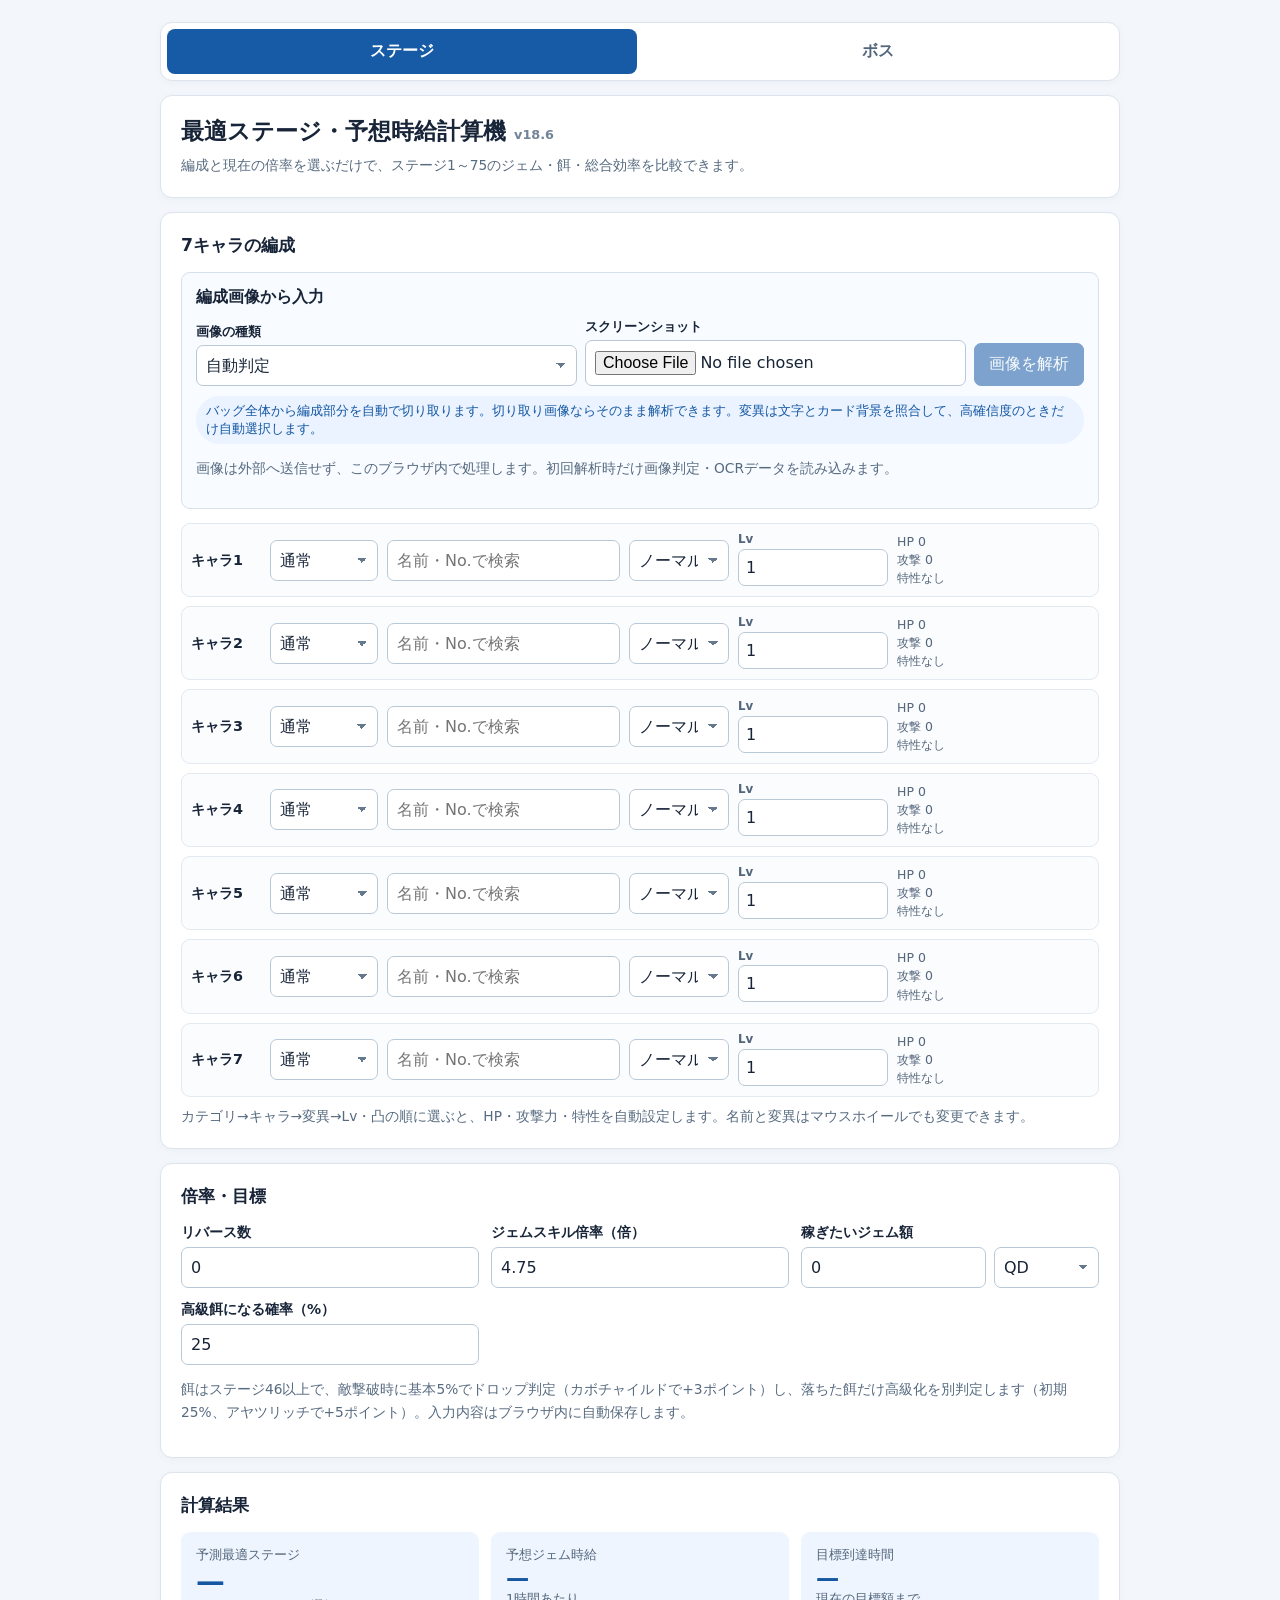
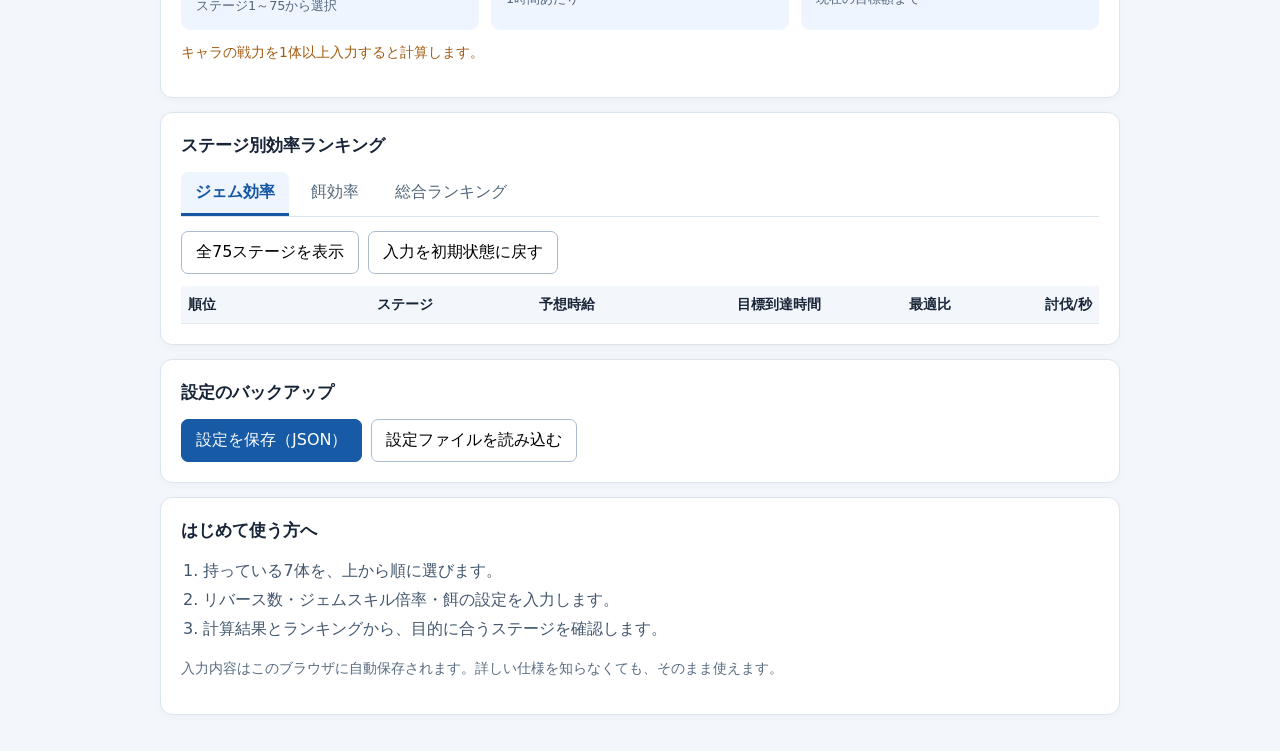
==== commit 79fe996e: "Add files via upload" ====
--- a/index.html
+++ b/index.html
@@ -3,7 +3,7 @@
 <head>
   <meta charset="utf-8">
   <meta name="viewport" content="width=device-width,initial-scale=1">
-  <title>最適ステージ・予想時給計算機 v18.5</title>
+  <title>最適ステージ・予想時給計算機 v18.6</title>
   <style>
     :root {
       font-family: system-ui, "Noto Sans JP", sans-serif;
@@ -112,6 +112,8 @@
     .image-import-controls { display: grid; grid-template-columns: minmax(170px,1fr) minmax(170px,1fr) auto; gap: 8px; align-items: end; }
     .image-import-controls label, .crop-control label { display: block; font-size: .82rem; font-weight: 650; margin-bottom: 4px; }
     .image-preview { display: block; width: 100%; max-height: 260px; margin-top: 12px; object-fit: contain; background: #111722; border-radius: 7px; }
+    .image-crop-actions { display: flex; justify-content: flex-end; margin-top: 8px; }
+    .image-crop-actions button { width: auto; }
     .crop-controls { display: grid; grid-template-columns: repeat(4, minmax(0,1fr)); gap: 8px; margin-top: 10px; }
     .crop-control input { padding: 0; }
     .image-status { min-height: 1.5em; margin: 9px 0 0; color: #42566d; font-size: .86rem; }
@@ -201,7 +203,7 @@
   </nav>
 
   <section class="panel">
-    <h1>最適ステージ・予想時給計算機 <span class="version">v18.5</span></h1>
+    <h1>最適ステージ・予想時給計算機 <span class="version">v18.6</span></h1>
     <div class="muted">編成と現在の倍率を選ぶだけで、ステージ1～75のジェム・餌・総合効率を比較できます。</div>
   </section>
 
@@ -224,17 +226,18 @@
         </div>
         <button class="primary" id="partyImageAnalyze" type="button" disabled>画像を解析</button>
       </div>
-      <p class="image-recommend">切り取り画像推奨：7体の編成部分だけを切り取ると、名前・Lv・凸・変異を読み取りやすくなります。変異は高確信度のときだけ自動選択します。</p>
-      <p class="muted">バッグ全体の画像にも対応します。画像は外部へ送信せず、このブラウザ内で処理します。初回解析時だけ画像判定・OCRデータを読み込みます。</p>
+      <p class="image-recommend">バッグ全体から編成部分を自動で切り取ります。切り取り画像ならそのまま解析できます。変異は文字とカード背景を照合して、高確信度のときだけ自動選択します。</p>
+      <p class="muted">画像は外部へ送信せず、このブラウザ内で処理します。初回解析時だけ画像判定・OCRデータを読み込みます。</p>
       <div id="partyImageWorkspace" hidden>
         <canvas class="image-preview" id="partyImagePreview" aria-label="解析する編成部分のプレビュー"></canvas>
+        <div class="image-crop-actions"><button id="partyAutoCrop" type="button">編成部分を自動検出</button></div>
         <details>
           <summary>切り抜き範囲を調整</summary>
           <div class="crop-controls">
-            <div class="crop-control"><label for="partyCropX">左位置</label><input id="partyCropX" type="range" min="0" max="90" value="26"></div>
-            <div class="crop-control"><label for="partyCropY">上位置</label><input id="partyCropY" type="range" min="0" max="90" value="18"></div>
-            <div class="crop-control"><label for="partyCropW">横幅</label><input id="partyCropW" type="range" min="10" max="100" value="54"></div>
-            <div class="crop-control"><label for="partyCropH">高さ</label><input id="partyCropH" type="range" min="10" max="100" value="27"></div>
+            <div class="crop-control"><label for="partyCropX">左位置</label><input id="partyCropX" type="range" min="0" max="90" step="0.5" value="21.5"></div>
+            <div class="crop-control"><label for="partyCropY">上位置</label><input id="partyCropY" type="range" min="0" max="90" step="0.5" value="22"></div>
+            <div class="crop-control"><label for="partyCropW">横幅</label><input id="partyCropW" type="range" min="10" max="100" step="0.5" value="65.5"></div>
+            <div class="crop-control"><label for="partyCropH">高さ</label><input id="partyCropH" type="range" min="10" max="100" step="0.5" value="24"></div>
           </div>
         </details>
         <p class="image-status" id="partyImageStatus" role="status"></p>
@@ -374,8 +377,8 @@
   const HP = Array.from({ length: 75 }, (_, index) => enemyHpAtStage(index + 1));
   const UNITS = { K: 1e3, M: 1e6, B: 1e9, T: 1e12 };
   const GEM_UNITS = [['QiD',48],['QD',45],['Td',42],['Dd',39],['Ud',36],['Dc',33],['No',30],['Oc',27],['Sp',24],['Sx',21],['Qi',18],['Qa',15],['T',12],['B',9],['M',6],['K',3]];
-  const STORAGE = 'stage-calculator-v18.5-20261126';
-  const OLD_STORAGES = ['stage-calculator-v18.4-20261126', 'stage-calculator-v18.3-20261126', 'stage-calculator-v18-20261125', 'stage-calculator-v17.8-20261124', 'stage-calculator-v17.7-20261124', 'stage-calculator-v17.6-20261123', 'stage-calculator-v17.5-20261123', 'stage-calculator-v17.4-20261122', 'stage-calculator-v17.3-20261122', 'stage-calculator-v17.2-20261121', 'stage-calculator-v17.1-20261121', 'stage-calculator-v17-20261121', 'stage-calculator-v16-20261121', 'stage-calculator-v15-20261119', 'stage-calculator-v14-20261119', 'stage-calculator-v13-20261119', 'stage-calculator-v12-20261119', 'stage-calculator-v10-20261117'];
+  const STORAGE = 'stage-calculator-v18.6-20261126';
+  const OLD_STORAGES = ['stage-calculator-v18.5-20261126', 'stage-calculator-v18.4-20261126', 'stage-calculator-v18.3-20261126', 'stage-calculator-v18-20261125', 'stage-calculator-v17.8-20261124', 'stage-calculator-v17.7-20261124', 'stage-calculator-v17.6-20261123', 'stage-calculator-v17.5-20261123', 'stage-calculator-v17.4-20261122', 'stage-calculator-v17.3-20261122', 'stage-calculator-v17.2-20261121', 'stage-calculator-v17.1-20261121', 'stage-calculator-v17-20261121', 'stage-calculator-v16-20261121', 'stage-calculator-v15-20261119', 'stage-calculator-v14-20261119', 'stage-calculator-v13-20261119', 'stage-calculator-v12-20261119', 'stage-calculator-v10-20261117'];
 
   const CHARACTERS = {
     none: { label: '特性なし', trait: 'none' },
@@ -1235,9 +1238,9 @@
     renderInputs(); save();
   });
   $('download').addEventListener('click', () => {
-    const blob = new Blob([JSON.stringify({ version: '18.5', ...state }, null, 2)], { type: 'application/json' });
+    const blob = new Blob([JSON.stringify({ version: '18.6', ...state }, null, 2)], { type: 'application/json' });
     const url = URL.createObjectURL(blob), a = document.createElement('a');
-    a.href = url; a.download = 'moncolle-calculator-v18.5-settings.json'; a.click();
+    a.href = url; a.download = 'moncolle-calculator-v18.6-settings.json'; a.click();
     setTimeout(() => URL.revokeObjectURL(url), 1000);
   });
   $('load').addEventListener('click', () => $('file').click());
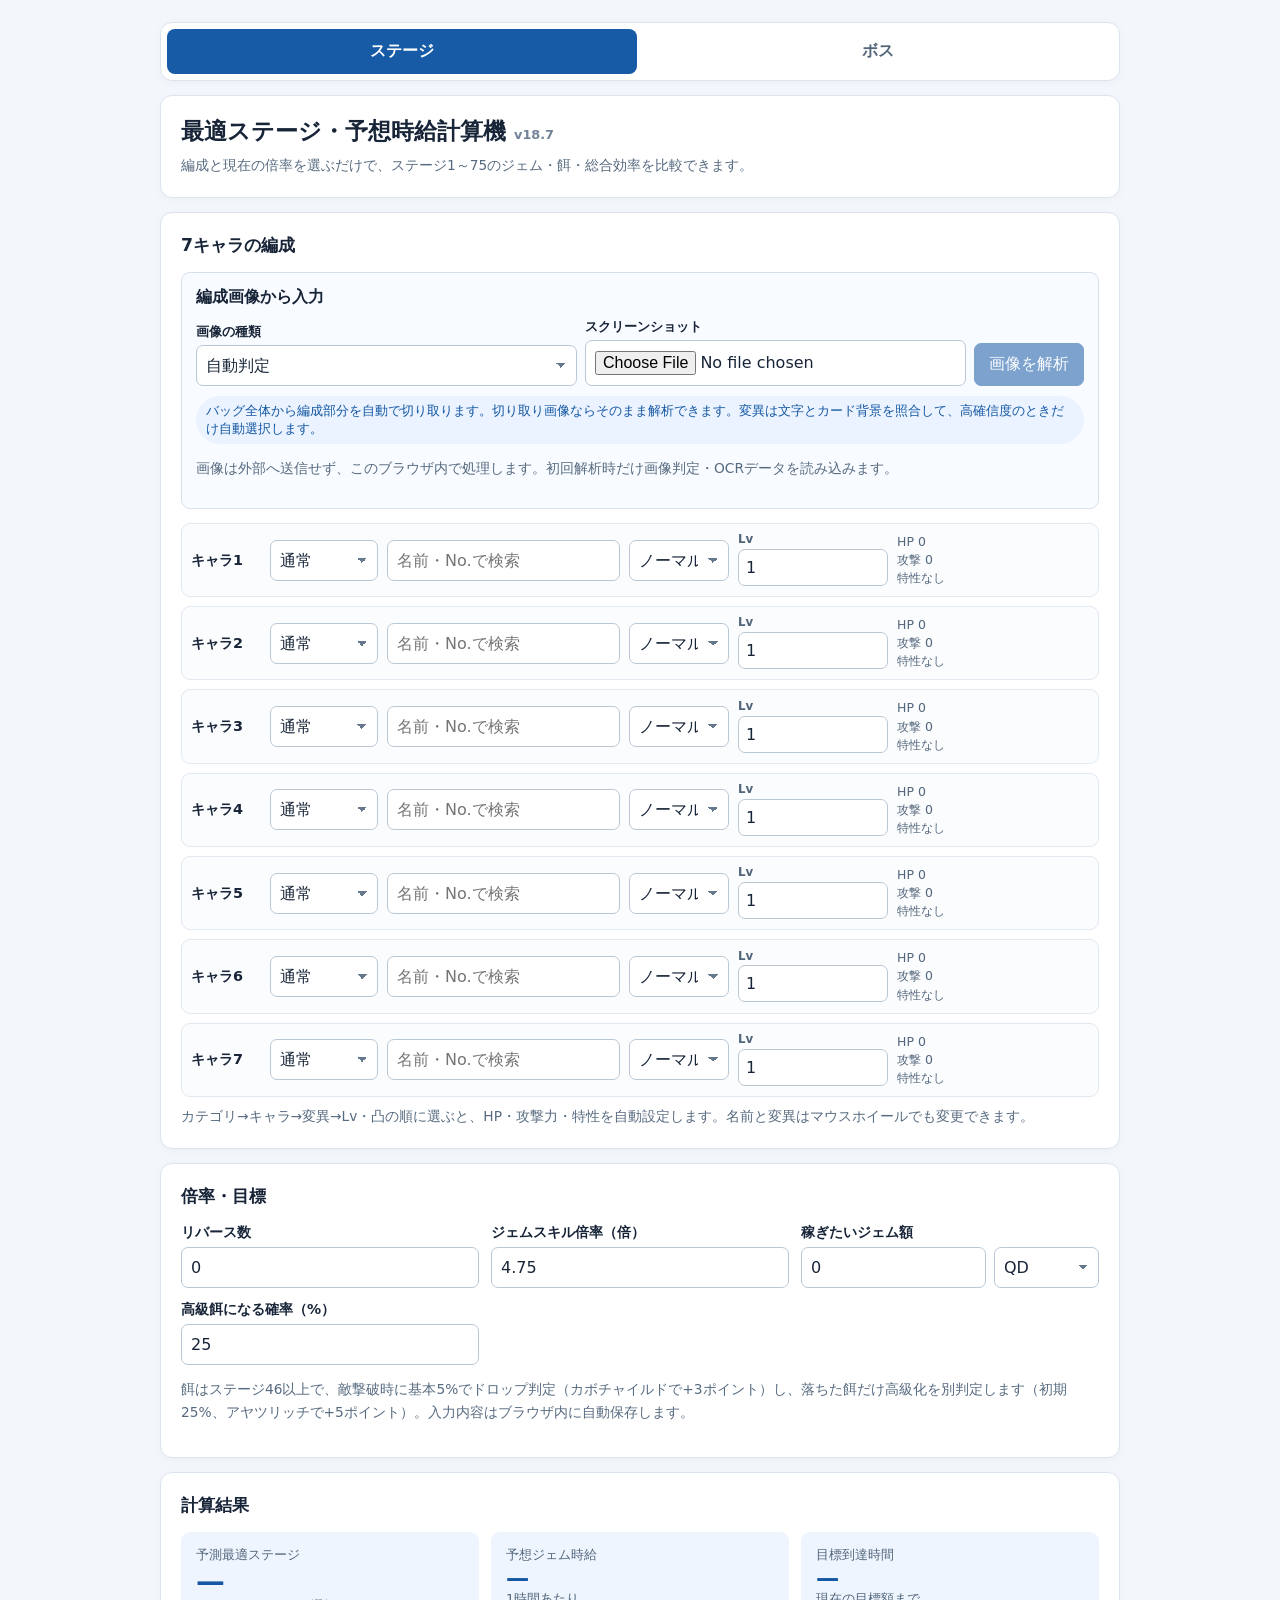
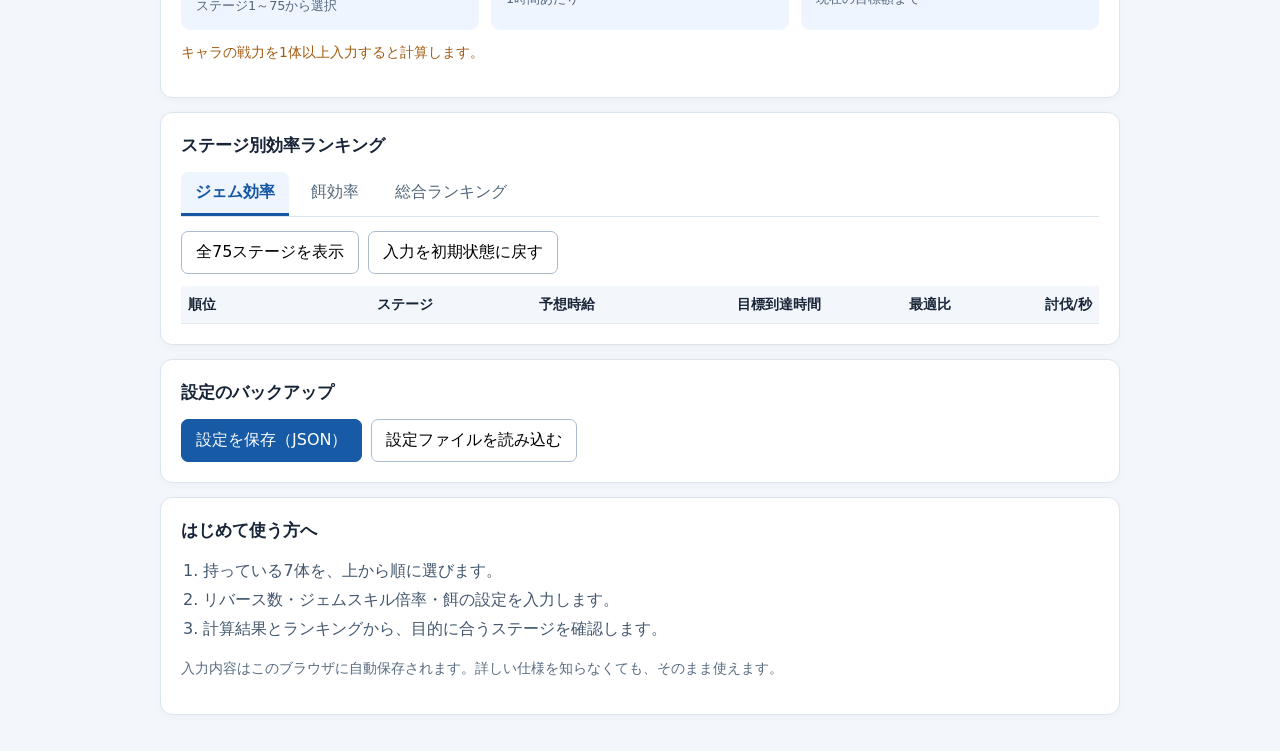
==== commit 6feb3a39: "Add files via upload" ====
--- a/index.html
+++ b/index.html
@@ -3,7 +3,7 @@
 <head>
   <meta charset="utf-8">
   <meta name="viewport" content="width=device-width,initial-scale=1">
-  <title>最適ステージ・予想時給計算機 v18.6</title>
+  <title>最適ステージ・予想時給計算機 v18.7</title>
   <style>
     :root {
       font-family: system-ui, "Noto Sans JP", sans-serif;
@@ -203,7 +203,7 @@
   </nav>
 
   <section class="panel">
-    <h1>最適ステージ・予想時給計算機 <span class="version">v18.6</span></h1>
+    <h1>最適ステージ・予想時給計算機 <span class="version">v18.7</span></h1>
     <div class="muted">編成と現在の倍率を選ぶだけで、ステージ1～75のジェム・餌・総合効率を比較できます。</div>
   </section>
 
@@ -377,8 +377,8 @@
   const HP = Array.from({ length: 75 }, (_, index) => enemyHpAtStage(index + 1));
   const UNITS = { K: 1e3, M: 1e6, B: 1e9, T: 1e12 };
   const GEM_UNITS = [['QiD',48],['QD',45],['Td',42],['Dd',39],['Ud',36],['Dc',33],['No',30],['Oc',27],['Sp',24],['Sx',21],['Qi',18],['Qa',15],['T',12],['B',9],['M',6],['K',3]];
-  const STORAGE = 'stage-calculator-v18.6-20261126';
-  const OLD_STORAGES = ['stage-calculator-v18.5-20261126', 'stage-calculator-v18.4-20261126', 'stage-calculator-v18.3-20261126', 'stage-calculator-v18-20261125', 'stage-calculator-v17.8-20261124', 'stage-calculator-v17.7-20261124', 'stage-calculator-v17.6-20261123', 'stage-calculator-v17.5-20261123', 'stage-calculator-v17.4-20261122', 'stage-calculator-v17.3-20261122', 'stage-calculator-v17.2-20261121', 'stage-calculator-v17.1-20261121', 'stage-calculator-v17-20261121', 'stage-calculator-v16-20261121', 'stage-calculator-v15-20261119', 'stage-calculator-v14-20261119', 'stage-calculator-v13-20261119', 'stage-calculator-v12-20261119', 'stage-calculator-v10-20261117'];
+  const STORAGE = 'stage-calculator-v18.7-20261127';
+  const OLD_STORAGES = ['stage-calculator-v18.6-20261126', 'stage-calculator-v18.5-20261126', 'stage-calculator-v18.4-20261126', 'stage-calculator-v18.3-20261126', 'stage-calculator-v18-20261125', 'stage-calculator-v17.8-20261124', 'stage-calculator-v17.7-20261124', 'stage-calculator-v17.6-20261123', 'stage-calculator-v17.5-20261123', 'stage-calculator-v17.4-20261122', 'stage-calculator-v17.3-20261122', 'stage-calculator-v17.2-20261121', 'stage-calculator-v17.1-20261121', 'stage-calculator-v17-20261121', 'stage-calculator-v16-20261121', 'stage-calculator-v15-20261119', 'stage-calculator-v14-20261119', 'stage-calculator-v13-20261119', 'stage-calculator-v12-20261119', 'stage-calculator-v10-20261117'];
 
   const CHARACTERS = {
     none: { label: '特性なし', trait: 'none' },
@@ -414,17 +414,20 @@
     { id:'kabochild', name:'カボチャイルド', hp:3.6e6, attack:182e3, character:'kabochild' },
     { id:'kyonshina', name:'キョンシーナ', hp:32.4e6, attack:1.6e6, character:'kyonshina' },
     { id:'yamata', name:'ヤマタノコロチ', hp:139.5e6, attack:6.9e6, character:'yamata' },
-    { id:'ayatsuritch', name:'アヤツリッチ', hp:200.9e6, attack:10e6, character:'ayatsuritch' },
+    // Estimated unabridged base values from the in-game attack readouts:
+    // Ayatsuritch Lv129/130 = 74.3M/74.8M, King Nidra Lv100/113 = 123.9M/137.5M.
+    { id:'ayatsuritch', name:'アヤツリッチ', hp:200.9e6, attack:10.047e6, character:'ayatsuritch' },
     { id:'mikon', name:'ミコン', hp:32.4e6, attack:1.6e6, character:'mikon' },
     { id:'ponja', name:'ポンジャ', hp:32.4e6, attack:1.6e6, character:'ponja' },
     { id:'jk', name:'JK', hp:167.4e6, attack:8.3e6, character:'jk' },
-    { id:'kingNidra', name:'キングニドラ', hp:416.7e6, attack:20.8e6, character:'kingNidra' },
+    { id:'kingNidra', name:'キングニドラ', hp:416.7e6, attack:20.837e6, character:'kingNidra' },
   ].map(c => ({ ...c, category:'legend', type:'legend' }));
   const ILLUSION_CATALOG = [
     { id:'gomera', name:'ゴチャメラ', hp:587.9e3, attack:29.3e3, character:'none' },
     { id:'doppa', name:'ドッパー', hp:3.6e6, attack:182e3, character:'doppa' },
     { id:'charlotte', name:'シャーロット', hp:22.5e6, attack:1.1e6, character:'none' },
-    { id:'lovril', name:'ラブリル', hp:139.5e6, attack:6.9e6, character:'lovril' },
+    // Awakened Lv100/0 and Lv150/10 show 59.7M and 127.3M.
+    { id:'lovril', name:'ラブリル', hp:139.5e6, attack:6.977e6, character:'lovril' },
     { id:'kubinight', name:'クビナイト', hp:241.1e6, attack:12e6, character:'kubinight' },
   ].map(c => ({ ...c, category:'illusion', type:'legend' }));
   const CATALOG = [...NORMAL_CATALOG, ...LEGEND_CATALOG, ...ILLUSION_CATALOG];
@@ -562,6 +565,14 @@
   function limitBreakMultiplier(c) {
     return 1 + 0.05 * limitBreakCount(c);
   }
+  function levelGrowth(level) { return 1 + ((Number(level) || 1) - 1) / 20; }
+  function attackAtLevel(entry, mutation, level, limitBreak, paired, enemyType = 'stage') {
+    // Paired Lv120/125 at 10 limit breaks display 104.7M/108.5M.
+    const base = paired && (entry.id === 'mikon' || entry.id === 'ponja') ? 10.049e6 : entry.attack;
+    const form = {category:entry.category, mutation, limitBreak};
+    return base * levelGrowth(level) * mutationMultiplier(form)
+      * (enemyType === 'boss' ? 1 : limitBreakMultiplier(form));
+  }
   function bossDodgeRate(c) { return BOSS_MODEL.dodgePerLimitBreak * limitBreakCount(c); }
   function resolveParty(chars, enemyType = state.enemyType) {
     const mikonIndexes = chars.map((c,i) => c.category === 'legend' && c.catalogId === 'mikon' ? i : -1).filter(i => i >= 0);
@@ -570,15 +581,14 @@
     const truePowerIndexes = new Set([...mikonIndexes.slice(0,pairCount), ...ponjaIndexes.slice(0,pairCount)]);
     return chars.map((c,index) => {
       const entry = CATALOG_BY_ID[c.catalogId];
-      const levelMultiplier = 1 + 0.05 * ((Number(c.level) || 1) - 1);
+      const levelMultiplier = levelGrowth(c.level);
       if (entry && entry.category === c.category) {
         const truePair = truePowerIndexes.has(index);
         const baseHp = truePair ? 200.9e6 : entry.hp;
-        const baseAttack = truePair ? 10e6 : entry.attack;
         const growthMultiplier = levelMultiplier * mutationMultiplier(c);
         const limitMultiplier = limitBreakMultiplier(c);
-        const attackLimitMultiplier = enemyType === 'boss' ? 1 : limitMultiplier;
-        return { power:baseAttack*growthMultiplier*attackLimitMultiplier, hp:baseHp*growthMultiplier*limitMultiplier, type:entry.type, character:entry.character, name:entry.name, truePair, bossDodge:bossDodgeRate(c) };
+        const power = attackAtLevel(entry, c.mutation, c.level, c.limitBreak, truePair, enemyType);
+        return { power, hp:baseHp*growthMultiplier*limitMultiplier, type:entry.type, character:entry.character, name:entry.name, truePair, bossDodge:bossDodgeRate(c) };
       }
       if (c.category === 'normal' || c.category === 'legend' || c.category === 'illusion') {
         return { power:0, hp:0, type:c.category === 'normal' ? 'normal' : 'legend', character:'none', name:'未選択', truePair:false, bossDodge:bossDodgeRate(c) };
@@ -1238,9 +1248,9 @@
     renderInputs(); save();
   });
   $('download').addEventListener('click', () => {
-    const blob = new Blob([JSON.stringify({ version: '18.6', ...state }, null, 2)], { type: 'application/json' });
+    const blob = new Blob([JSON.stringify({ version: '18.7', ...state }, null, 2)], { type: 'application/json' });
     const url = URL.createObjectURL(blob), a = document.createElement('a');
-    a.href = url; a.download = 'moncolle-calculator-v18.6-settings.json'; a.click();
+    a.href = url; a.download = 'moncolle-calculator-v18.7-settings.json'; a.click();
     setTimeout(() => URL.revokeObjectURL(url), 1000);
   });
   $('load').addEventListener('click', () => $('file').click());
@@ -1253,6 +1263,7 @@
   });
 
   window.moncolleCalculator = {
+    attackAtLevel,
     catalog: CATALOG.map(entry => ({
       id: entry.id,
       no: entry.no || null,
@@ -1291,6 +1302,7 @@
   scheduleCompute();
 })();
 </script>
-<script src="./assets/js/image-import.js" defer></script>
+<script src="./assets/js/level-label.js?v=18.7" defer></script>
+<script src="./assets/js/image-import.js?v=18.7" defer></script>
 </body>
 </html>
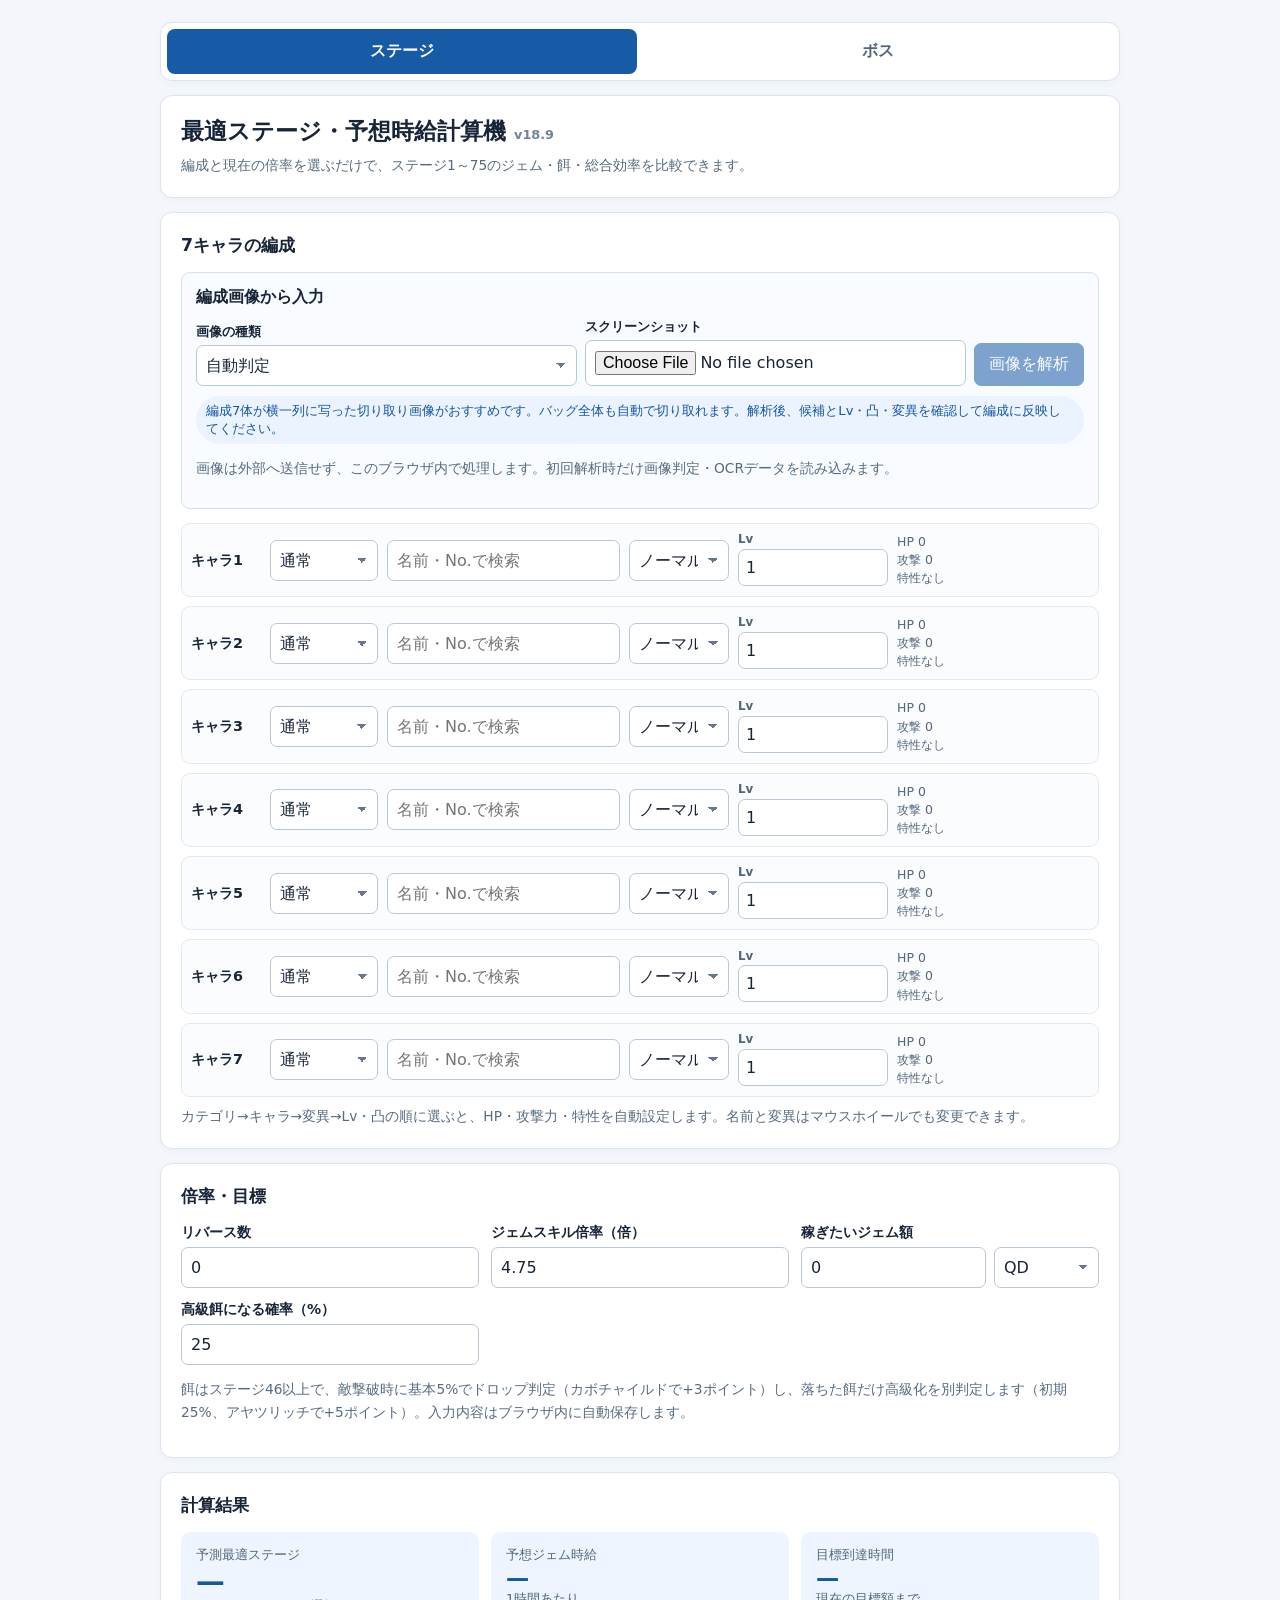
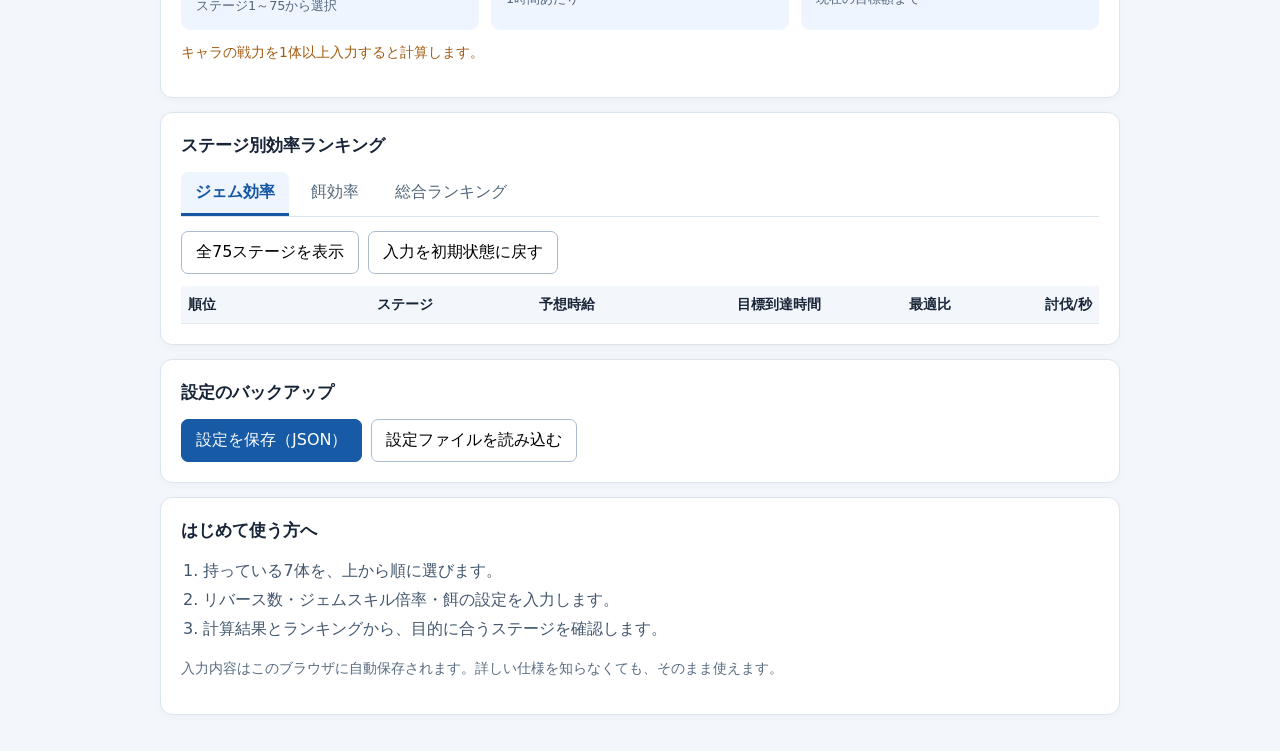
==== commit 3df6a117: "Add files via upload" ====
--- a/index.html
+++ b/index.html
@@ -3,7 +3,7 @@
 <head>
   <meta charset="utf-8">
   <meta name="viewport" content="width=device-width,initial-scale=1">
-  <title>最適ステージ・予想時給計算機 v18.7</title>
+  <title>最適ステージ・予想時給計算機 v18.9</title>
   <style>
     :root {
       font-family: system-ui, "Noto Sans JP", sans-serif;
@@ -203,7 +203,7 @@
   </nav>
 
   <section class="panel">
-    <h1>最適ステージ・予想時給計算機 <span class="version">v18.7</span></h1>
+    <h1>最適ステージ・予想時給計算機 <span class="version">v18.9</span></h1>
     <div class="muted">編成と現在の倍率を選ぶだけで、ステージ1～75のジェム・餌・総合効率を比較できます。</div>
   </section>
 
@@ -226,7 +226,7 @@
         </div>
         <button class="primary" id="partyImageAnalyze" type="button" disabled>画像を解析</button>
       </div>
-      <p class="image-recommend">バッグ全体から編成部分を自動で切り取ります。切り取り画像ならそのまま解析できます。変異は文字とカード背景を照合して、高確信度のときだけ自動選択します。</p>
+      <p class="image-recommend">編成7体が横一列に写った切り取り画像がおすすめです。バッグ全体も自動で切り取れます。解析後、候補とLv・凸・変異を確認して編成に反映してください。</p>
       <p class="muted">画像は外部へ送信せず、このブラウザ内で処理します。初回解析時だけ画像判定・OCRデータを読み込みます。</p>
       <div id="partyImageWorkspace" hidden>
         <canvas class="image-preview" id="partyImagePreview" aria-label="解析する編成部分のプレビュー"></canvas>
@@ -244,7 +244,7 @@
         <div id="partyImageResults" hidden>
           <div class="image-results" id="partyImageResultRows"></div>
           <div class="image-result-actions">
-            <button class="primary" id="partyImageApply" type="button">この7体を編成に反映</button>
+            <button class="primary" id="partyImageApply" type="button">選択済みのキャラを編成に反映</button>
           </div>
         </div>
       </div>
@@ -377,8 +377,8 @@
   const HP = Array.from({ length: 75 }, (_, index) => enemyHpAtStage(index + 1));
   const UNITS = { K: 1e3, M: 1e6, B: 1e9, T: 1e12 };
   const GEM_UNITS = [['QiD',48],['QD',45],['Td',42],['Dd',39],['Ud',36],['Dc',33],['No',30],['Oc',27],['Sp',24],['Sx',21],['Qi',18],['Qa',15],['T',12],['B',9],['M',6],['K',3]];
-  const STORAGE = 'stage-calculator-v18.7-20261127';
-  const OLD_STORAGES = ['stage-calculator-v18.6-20261126', 'stage-calculator-v18.5-20261126', 'stage-calculator-v18.4-20261126', 'stage-calculator-v18.3-20261126', 'stage-calculator-v18-20261125', 'stage-calculator-v17.8-20261124', 'stage-calculator-v17.7-20261124', 'stage-calculator-v17.6-20261123', 'stage-calculator-v17.5-20261123', 'stage-calculator-v17.4-20261122', 'stage-calculator-v17.3-20261122', 'stage-calculator-v17.2-20261121', 'stage-calculator-v17.1-20261121', 'stage-calculator-v17-20261121', 'stage-calculator-v16-20261121', 'stage-calculator-v15-20261119', 'stage-calculator-v14-20261119', 'stage-calculator-v13-20261119', 'stage-calculator-v12-20261119', 'stage-calculator-v10-20261117'];
+  const STORAGE = 'stage-calculator-v18.9-20261127';
+  const OLD_STORAGES = ['stage-calculator-v18.8-20261127', 'stage-calculator-v18.7-20261127', 'stage-calculator-v18.6-20261126', 'stage-calculator-v18.5-20261126', 'stage-calculator-v18.4-20261126', 'stage-calculator-v18.3-20261126', 'stage-calculator-v18-20261125', 'stage-calculator-v17.8-20261124', 'stage-calculator-v17.7-20261124', 'stage-calculator-v17.6-20261123', 'stage-calculator-v17.5-20261123', 'stage-calculator-v17.4-20261122', 'stage-calculator-v17.3-20261122', 'stage-calculator-v17.2-20261121', 'stage-calculator-v17.1-20261121', 'stage-calculator-v17-20261121', 'stage-calculator-v16-20261121', 'stage-calculator-v15-20261119', 'stage-calculator-v14-20261119', 'stage-calculator-v13-20261119', 'stage-calculator-v12-20261119', 'stage-calculator-v10-20261117'];
 
   const CHARACTERS = {
     none: { label: '特性なし', trait: 'none' },
@@ -419,7 +419,8 @@
     { id:'ayatsuritch', name:'アヤツリッチ', hp:200.9e6, attack:10.047e6, character:'ayatsuritch' },
     { id:'mikon', name:'ミコン', hp:32.4e6, attack:1.6e6, character:'mikon' },
     { id:'ponja', name:'ポンジャ', hp:32.4e6, attack:1.6e6, character:'ponja' },
-    { id:'jk', name:'JK', hp:167.4e6, attack:8.3e6, character:'jk' },
+    // Estimate for 0凸: Lv1 shows 8.3M, Lv124 shows 59.8M. HP/20 lies within both display ranges.
+    { id:'jk', name:'JK', hp:167.4e6, attack:8.37e6, character:'jk' },
     { id:'kingNidra', name:'キングニドラ', hp:416.7e6, attack:20.837e6, character:'kingNidra' },
   ].map(c => ({ ...c, category:'legend', type:'legend' }));
   const ILLUSION_CATALOG = [
@@ -549,11 +550,12 @@
   function catalogEntries(category) {
     return category === 'normal' ? NORMAL_CATALOG : category === 'legend' ? LEGEND_CATALOG : category === 'illusion' ? ILLUSION_CATALOG : [];
   }
-  function formatStat(n) {
+  function formatStat(n, display = 'detail') {
     if (!Number.isFinite(n) || n <= 0) return '0';
     const units = [['T',1e12],['B',1e9],['M',1e6],['K',1e3]];
     const found = units.find(([,v]) => n >= v);
     if (!found) return Number(n.toPrecision(5)).toLocaleString('ja-JP',{maximumFractionDigits:3});
+    if (display === 'bag') return `${Math.floor(n / (found[1] / 10)) / 10}${found[0]}`;
     return `${Number((n/found[1]).toPrecision(4)).toLocaleString('ja-JP',{maximumFractionDigits:3})}${found[0]}`;
   }
   function mutationMultiplier(c) { return MUTATIONS[c.category]?.[c.mutation]?.[1] || 1; }
@@ -601,7 +603,7 @@
   }
   function derivedHtml(r) {
     const trait = CHARACTERS[r.character]?.label || '特性なし';
-    return `HP ${formatStat(r.hp)}<br>攻撃 ${formatStat(r.power)}<br>${r.truePair?'真の力｜':''}${trait}`;
+    return `HP ${formatStat(r.hp)}<br>攻撃 ${formatStat(r.power, 'bag')}<br>${r.truePair?'真の力｜':''}${trait}`;
   }
   function updateDerivedRows() {
     const resolved = resolveParty(state.chars);
@@ -1248,9 +1250,9 @@
     renderInputs(); save();
   });
   $('download').addEventListener('click', () => {
-    const blob = new Blob([JSON.stringify({ version: '18.7', ...state }, null, 2)], { type: 'application/json' });
+    const blob = new Blob([JSON.stringify({ version: '18.9', ...state }, null, 2)], { type: 'application/json' });
     const url = URL.createObjectURL(blob), a = document.createElement('a');
-    a.href = url; a.download = 'moncolle-calculator-v18.7-settings.json'; a.click();
+    a.href = url; a.download = 'moncolle-calculator-v18.9-settings.json'; a.click();
     setTimeout(() => URL.revokeObjectURL(url), 1000);
   });
   $('load').addEventListener('click', () => $('file').click());
@@ -1303,6 +1305,7 @@
 })();
 </script>
 <script src="./assets/js/level-label.js?v=18.7" defer></script>
-<script src="./assets/js/image-import.js?v=18.7" defer></script>
+<script src="./assets/js/party-consensus.js?v=18.9" defer></script>
+<script src="./assets/js/image-import.js?v=18.9" defer></script>
 </body>
 </html>
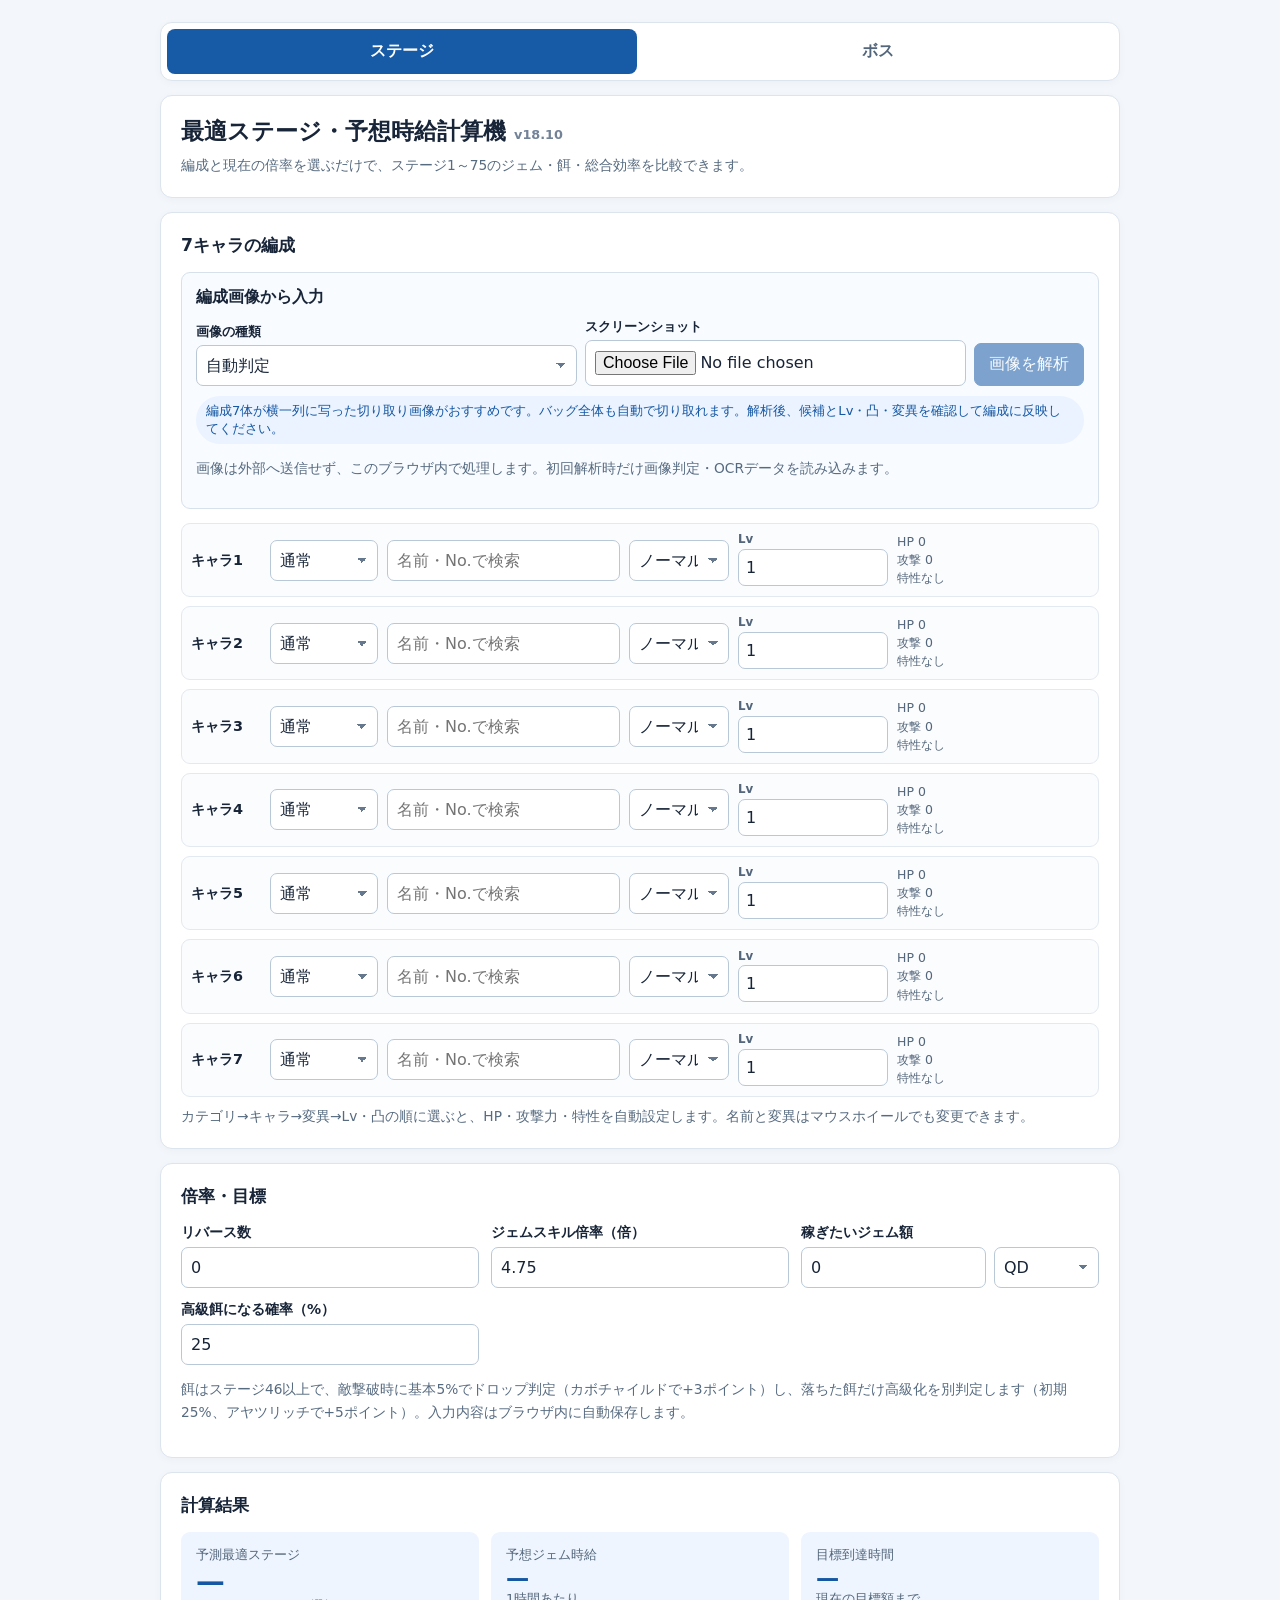
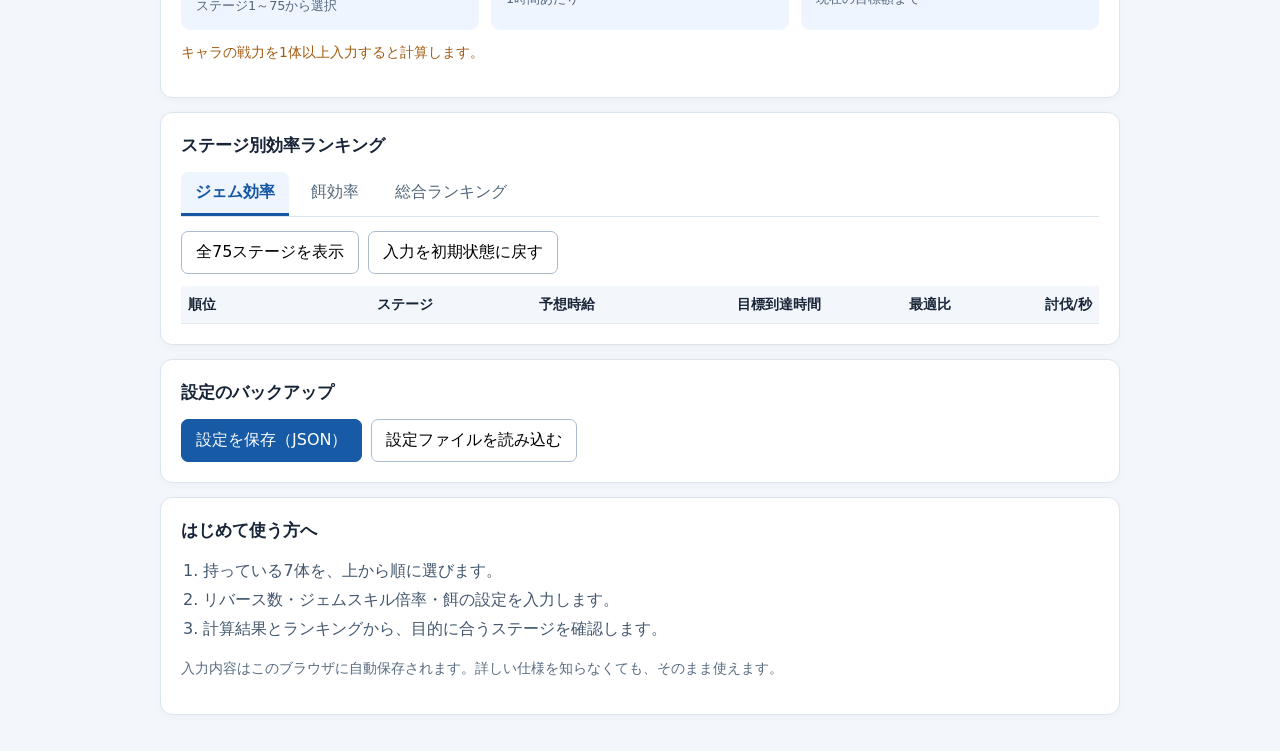
==== commit 2f9068fd: "Add files via upload" ====
--- a/index.html
+++ b/index.html
@@ -3,7 +3,7 @@
 <head>
   <meta charset="utf-8">
   <meta name="viewport" content="width=device-width,initial-scale=1">
-  <title>最適ステージ・予想時給計算機 v18.9</title>
+  <title>最適ステージ・予想時給計算機 v18.10</title>
   <style>
     :root {
       font-family: system-ui, "Noto Sans JP", sans-serif;
@@ -203,7 +203,7 @@
   </nav>
 
   <section class="panel">
-    <h1>最適ステージ・予想時給計算機 <span class="version">v18.9</span></h1>
+    <h1>最適ステージ・予想時給計算機 <span class="version">v18.10</span></h1>
     <div class="muted">編成と現在の倍率を選ぶだけで、ステージ1～75のジェム・餌・総合効率を比較できます。</div>
   </section>
 
@@ -377,8 +377,8 @@
   const HP = Array.from({ length: 75 }, (_, index) => enemyHpAtStage(index + 1));
   const UNITS = { K: 1e3, M: 1e6, B: 1e9, T: 1e12 };
   const GEM_UNITS = [['QiD',48],['QD',45],['Td',42],['Dd',39],['Ud',36],['Dc',33],['No',30],['Oc',27],['Sp',24],['Sx',21],['Qi',18],['Qa',15],['T',12],['B',9],['M',6],['K',3]];
-  const STORAGE = 'stage-calculator-v18.9-20261127';
-  const OLD_STORAGES = ['stage-calculator-v18.8-20261127', 'stage-calculator-v18.7-20261127', 'stage-calculator-v18.6-20261126', 'stage-calculator-v18.5-20261126', 'stage-calculator-v18.4-20261126', 'stage-calculator-v18.3-20261126', 'stage-calculator-v18-20261125', 'stage-calculator-v17.8-20261124', 'stage-calculator-v17.7-20261124', 'stage-calculator-v17.6-20261123', 'stage-calculator-v17.5-20261123', 'stage-calculator-v17.4-20261122', 'stage-calculator-v17.3-20261122', 'stage-calculator-v17.2-20261121', 'stage-calculator-v17.1-20261121', 'stage-calculator-v17-20261121', 'stage-calculator-v16-20261121', 'stage-calculator-v15-20261119', 'stage-calculator-v14-20261119', 'stage-calculator-v13-20261119', 'stage-calculator-v12-20261119', 'stage-calculator-v10-20261117'];
+  const STORAGE = 'stage-calculator-v18.10-20261127';
+  const OLD_STORAGES = ['stage-calculator-v18.9-20261127', 'stage-calculator-v18.8-20261127', 'stage-calculator-v18.7-20261127', 'stage-calculator-v18.6-20261126', 'stage-calculator-v18.5-20261126', 'stage-calculator-v18.4-20261126', 'stage-calculator-v18.3-20261126', 'stage-calculator-v18-20261125', 'stage-calculator-v17.8-20261124', 'stage-calculator-v17.7-20261124', 'stage-calculator-v17.6-20261123', 'stage-calculator-v17.5-20261123', 'stage-calculator-v17.4-20261122', 'stage-calculator-v17.3-20261122', 'stage-calculator-v17.2-20261121', 'stage-calculator-v17.1-20261121', 'stage-calculator-v17-20261121', 'stage-calculator-v16-20261121', 'stage-calculator-v15-20261119', 'stage-calculator-v14-20261119', 'stage-calculator-v13-20261119', 'stage-calculator-v12-20261119', 'stage-calculator-v10-20261117'];
 
   const CHARACTERS = {
     none: { label: '特性なし', trait: 'none' },
@@ -412,7 +412,8 @@
     { id:'nyarowin', name:'ニャロウィン', hp:3.6e6, attack:182e3, character:'nyarowin' },
     { id:'awakenedNyarowin', name:'覚醒ニャロウィン', hp:22.5e6, attack:1.1e6, character:'awakenedNyarowin' },
     { id:'kabochild', name:'カボチャイルド', hp:3.6e6, attack:182e3, character:'kabochild' },
-    { id:'kyonshina', name:'キョンシーナ', hp:32.4e6, attack:1.6e6, character:'kyonshina' },
+    // HP/20 reproduces the photographed Lv100, 1凸 attack of 10.1M.
+    { id:'kyonshina', name:'キョンシーナ', hp:32.4e6, attack:1.62e6, character:'kyonshina' },
     { id:'yamata', name:'ヤマタノコロチ', hp:139.5e6, attack:6.9e6, character:'yamata' },
     // Estimated unabridged base values from the in-game attack readouts:
     // Ayatsuritch Lv129/130 = 74.3M/74.8M, King Nidra Lv100/113 = 123.9M/137.5M.
@@ -429,7 +430,8 @@
     { id:'charlotte', name:'シャーロット', hp:22.5e6, attack:1.1e6, character:'none' },
     // Awakened Lv100/0 and Lv150/10 show 59.7M and 127.3M.
     { id:'lovril', name:'ラブリル', hp:139.5e6, attack:6.977e6, character:'lovril' },
-    { id:'kubinight', name:'クビナイト', hp:241.1e6, attack:12e6, character:'kubinight' },
+    // HP/20 reproduces the photographed awakened Lv140, 0凸 attack of 138M.
+    { id:'kubinight', name:'クビナイト', hp:241.1e6, attack:12.055e6, character:'kubinight' },
   ].map(c => ({ ...c, category:'illusion', type:'legend' }));
   const CATALOG = [...NORMAL_CATALOG, ...LEGEND_CATALOG, ...ILLUSION_CATALOG];
   const CATALOG_BY_ID = Object.fromEntries(CATALOG.map(c => [c.id, c]));
@@ -1250,9 +1252,9 @@
     renderInputs(); save();
   });
   $('download').addEventListener('click', () => {
-    const blob = new Blob([JSON.stringify({ version: '18.9', ...state }, null, 2)], { type: 'application/json' });
+    const blob = new Blob([JSON.stringify({ version: '18.10', ...state }, null, 2)], { type: 'application/json' });
     const url = URL.createObjectURL(blob), a = document.createElement('a');
-    a.href = url; a.download = 'moncolle-calculator-v18.9-settings.json'; a.click();
+    a.href = url; a.download = 'moncolle-calculator-v18.10-settings.json'; a.click();
     setTimeout(() => URL.revokeObjectURL(url), 1000);
   });
   $('load').addEventListener('click', () => $('file').click());
@@ -1305,7 +1307,10 @@
 })();
 </script>
 <script src="./assets/js/level-label.js?v=18.7" defer></script>
-<script src="./assets/js/party-consensus.js?v=18.9" defer></script>
-<script src="./assets/js/image-import.js?v=18.9" defer></script>
+<script src="./assets/js/card-row.js?v=18.10" defer></script>
+<script src="./assets/model/card-signatures.js?v=18.10" defer></script>
+<script src="./assets/js/small-labels.js?v=18.10" defer></script>
+<script src="./assets/js/party-consensus.js?v=18.10" defer></script>
+<script src="./assets/js/image-import.js?v=18.10" defer></script>
 </body>
 </html>
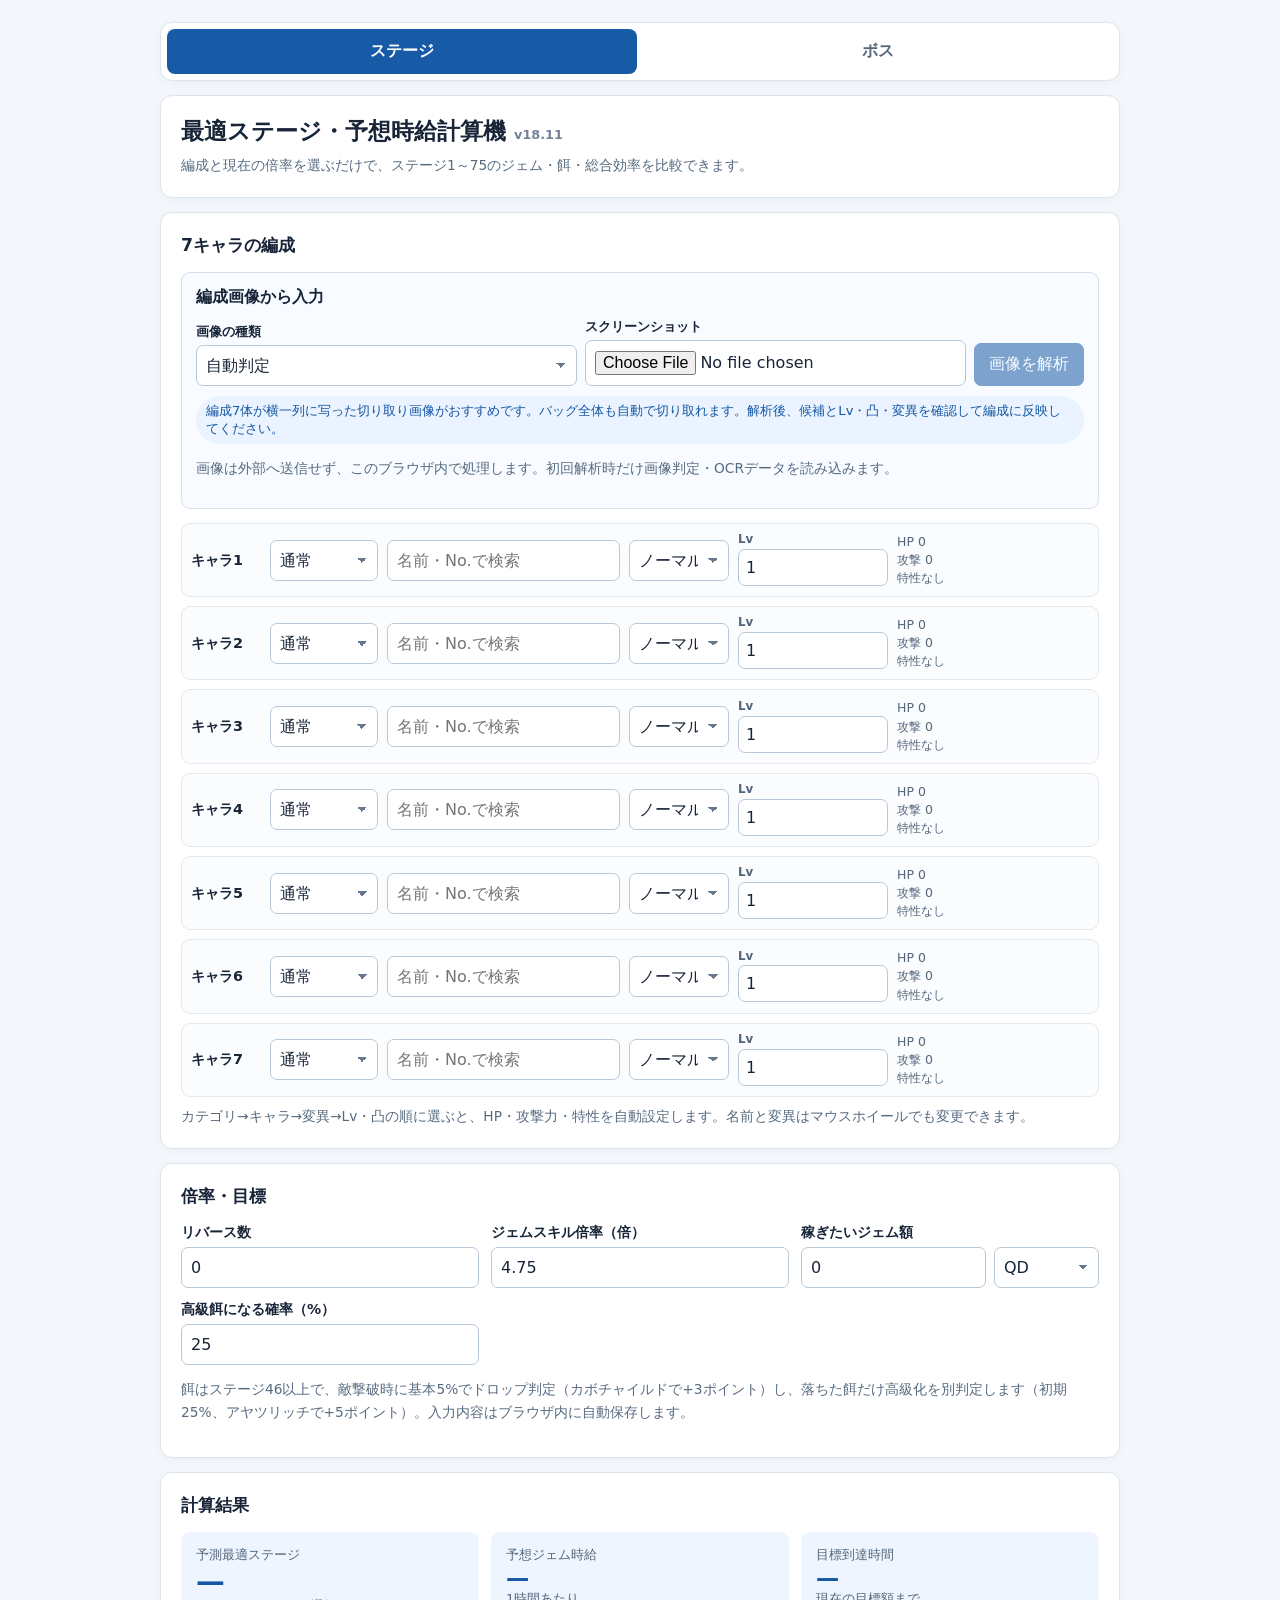
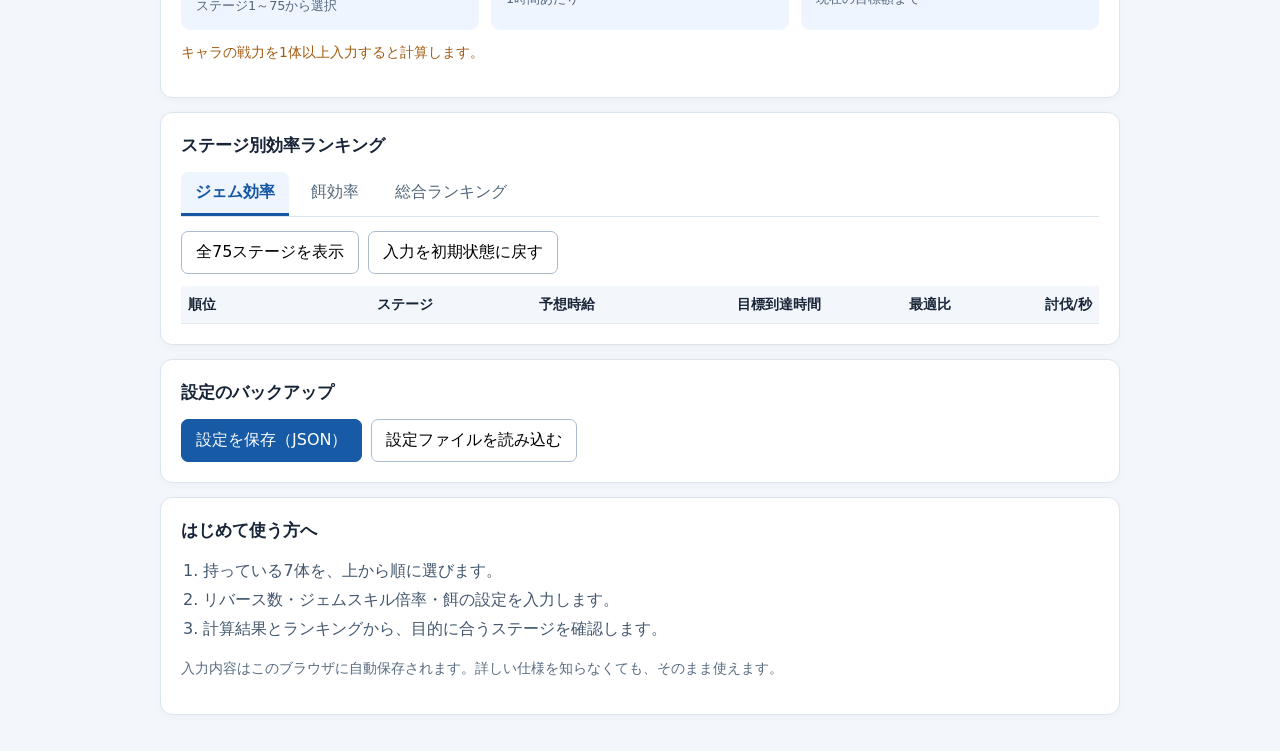
==== commit 5a974e18: "Add files via upload" ====
--- a/index.html
+++ b/index.html
@@ -3,212 +3,24 @@
 <head>
   <meta charset="utf-8">
   <meta name="viewport" content="width=device-width,initial-scale=1">
-  <title>最適ステージ・予想時給計算機 v18.10</title>
-  <style>
-    :root {
-      font-family: system-ui, "Noto Sans JP", sans-serif;
-      color: #182538;
-      background: #f3f6fa;
-      font-size: 16px;
-    }
-    * { box-sizing: border-box; }
-    body { margin: 0; padding: 22px 12px; }
-    .wrap { max-width: 960px; margin: auto; }
-    .panel {
-      background: #fff;
-      border: 1px solid #dce4ed;
-      border-radius: 12px;
-      padding: 20px;
-      margin: 0 0 14px;
-      box-shadow: 0 2px 8px #1e304608;
-    }
-    .mode-nav {
-      display: grid;
-      grid-template-columns: 1fr 1fr;
-      gap: 6px;
-      padding: 6px;
-      margin: 0 0 14px;
-      background: #fff;
-      border: 1px solid #dce4ed;
-      border-radius: 12px;
-      box-shadow: 0 2px 8px #1e304608;
-    }
-    .mode-link {
-      display: block;
-      padding: 12px 16px;
-      border-radius: 8px;
-      color: #53667b;
-      text-align: center;
-      text-decoration: none;
-      font-weight: 750;
-    }
-    .mode-link:hover { background: #f3f6fa; }
-    .mode-link.active {
-      color: #fff;
-      background: #175aa6;
-    }
-    h1 { font-size: 1.45rem; margin: 0 0 7px; }
-    h2 { font-size: 1.08rem; margin: 0 0 15px; }
-    .version { font-size: .8rem; color: #728398; }
-    .muted, .note { color: #576b80; font-size: .86rem; line-height: 1.65; }
-    .grid { display: grid; grid-template-columns: repeat(3, minmax(0, 1fr)); gap: 12px; }
-    .field label { display: block; font-size: .88rem; font-weight: 650; margin-bottom: 5px; }
-    input, select {
-      width: 100%;
-      min-width: 0;
-      font: inherit;
-      padding: 10px 30px 10px 9px;
-      border: 1px solid #b9c8d7;
-      border-radius: 7px;
-      color: #182538;
-      background-color: #fff;
-    }
-    select {
-      appearance: none;
-      background-image: linear-gradient(45deg, transparent 50%, #66788e 50%), linear-gradient(135deg, #66788e 50%, transparent 50%);
-      background-position: calc(100% - 15px) 50%, calc(100% - 10px) 50%;
-      background-size: 5px 5px, 5px 5px;
-      background-repeat: no-repeat;
-    }
-    input:focus, select:focus { outline: 2px solid #75a7e3; outline-offset: 1px; }
-    .chars { display: grid; gap: 9px; }
-    .char {
-      display: grid;
-      grid-template-columns: 70px 108px minmax(170px, 1.7fr) 100px 150px minmax(180px, 1.4fr);
-      gap: 9px;
-      align-items: center;
-      padding: 9px;
-      border: 1px solid #e3e9f0;
-      border-radius: 9px;
-      background: #fbfcfe;
-    }
-    .char .name { font-weight: 650; font-size: .9rem; }
-    .char .derived { font-size: .78rem; line-height: 1.45; color: #53667b; }
-    .growth-fields { display: grid; grid-template-columns: repeat(2, minmax(0, 1fr)); gap: 6px; }
-    .growth-fields.single { grid-template-columns: 1fr; }
-    .char-number { display: grid; gap: 3px; min-width: 0; }
-    .char-number > span { color: #53667b; font-size: .74rem; font-weight: 750; line-height: 1; }
-    .char-number input { padding: 8px 24px 8px 7px; }
-    .manual-fields { display: grid; grid-template-columns: minmax(120px,1.4fr) minmax(80px,1fr) 70px minmax(80px,1fr) 70px minmax(150px,1.4fr); gap: 6px; grid-column: 2 / -1; }
-    .manual-fields > :last-child { grid-column: 1 / -1; }
-    .catalog-help { margin: 8px 0 0; }
-    .image-import-box {
-      margin: 0 0 14px;
-      padding: 14px;
-      border: 1px solid #d7e1ec;
-      border-radius: 9px;
-      background: #f8fbff;
-    }
-    .image-import-box h3 { margin: 0 0 10px; font-size: 1rem; }
-    .image-recommend {
-      display: inline-block;
-      margin: 10px 0 0;
-      padding: 6px 10px;
-      color: #1557a2;
-      background: #eaf3ff;
-      border-radius: 999px;
-      font-size: .82rem;
-    }
-    .image-import-controls { display: grid; grid-template-columns: minmax(170px,1fr) minmax(170px,1fr) auto; gap: 8px; align-items: end; }
-    .image-import-controls label, .crop-control label { display: block; font-size: .82rem; font-weight: 650; margin-bottom: 4px; }
-    .image-preview { display: block; width: 100%; max-height: 260px; margin-top: 12px; object-fit: contain; background: #111722; border-radius: 7px; }
-    .image-crop-actions { display: flex; justify-content: flex-end; margin-top: 8px; }
-    .image-crop-actions button { width: auto; }
-    .crop-controls { display: grid; grid-template-columns: repeat(4, minmax(0,1fr)); gap: 8px; margin-top: 10px; }
-    .crop-control input { padding: 0; }
-    .image-status { min-height: 1.5em; margin: 9px 0 0; color: #42566d; font-size: .86rem; }
-    .image-results { margin-top: 12px; display: grid; gap: 7px; }
-    .image-result-row {
-      display: grid;
-      grid-template-columns: 34px minmax(180px,1.6fr) minmax(105px,.8fr) 76px 70px;
-      gap: 7px;
-      align-items: center;
-      padding: 8px;
-      border: 1px solid #e0e7ef;
-      border-radius: 7px;
-      background: #fff;
-    }
-    .image-result-row .raw { grid-column: 2 / -1; color: #687a8e; font-size: .76rem; overflow-wrap: anywhere; }
-    .image-result-row .slot-no { font-weight: 750; color: #53667b; text-align: center; }
-    .image-result-actions { display: flex; gap: 8px; flex-wrap: wrap; margin-top: 10px; }
-    [hidden] { display: none !important; }
-    .stats { display: grid; grid-template-columns: repeat(3, 1fr); gap: 12px; }
-    .stat { background: #eef5ff; border-radius: 9px; padding: 15px; }
-    .stat .value { font-size: 1.8rem; font-weight: 800; color: #1557a2; overflow-wrap: anywhere; }
-    .stat .value.smaller { font-size: 1.45rem; }
-    .stat .small { font-size: .8rem; color: #53667b; }
-    table { border-collapse: collapse; width: 100%; font-size: .88rem; }
-    th, td { padding: 9px 7px; border-bottom: 1px solid #e4e9f0; text-align: right; white-space: nowrap; }
-    th:first-child, td:first-child { text-align: left; }
-    thead { background: #f3f6fb; }
-    tbody tr:first-child { background: #eaf3ff; font-weight: 700; }
-    .actions { display: flex; gap: 9px; flex-wrap: wrap; }
-    button {
-      font: inherit;
-      border: 1px solid #aabbd0;
-      background: #fff;
-      border-radius: 7px;
-      padding: 10px 14px;
-      cursor: pointer;
-    }
-    button.primary { background: #175aa6; color: #fff; border-color: #175aa6; }
-    button:disabled { opacity: .55; cursor: wait; }
-    .tabs { display: flex; gap: 8px; margin-bottom: 14px; border-bottom: 1px solid #dce4ed; }
-    .tab { border: 0; border-bottom: 3px solid transparent; border-radius: 7px 7px 0 0; color: #53667b; }
-    .tab[aria-selected="true"] { color: #1557a2; border-bottom-color: #1557a2; background: #eef5ff; font-weight: 700; }
-    .hidden { display: none; }
-    .ranking-summary { margin: 0 0 12px; padding: 10px 12px; border-radius: 7px; background: #f5f8fc; color: #42566d; font-size: .88rem; }
-    .warn { color: #a15b10; font-size: .86rem; min-height: 1.4em; }
-    .calibration {
-      border-left: 4px solid #4f83bf;
-      padding: 10px 12px;
-      background: #f5f9ff;
-      border-radius: 6px;
-    }
-    .quick-guide { margin: 0; padding-left: 1.4em; color: #42566d; line-height: 1.8; }
-    @media (max-width: 720px) {
-      .panel { padding: 15px; }
-      .char { grid-template-columns: 48px 105px minmax(0, 1fr); gap: 6px; }
-      .char [data-k="mutation"], .char .growth-fields, .char .derived { grid-column: 2 / -1; }
-      .manual-fields { grid-column: 2 / -1; grid-template-columns: minmax(0,1fr) 70px; }
-      .manual-fields > :first-child, .manual-fields > :nth-child(6), .manual-fields > :nth-child(7) { grid-column: 1 / -1; }
-      .manual-fields { grid-column: 2 / -1; grid-template-columns: 1fr 58px 1fr 58px; }
-      .char .name { font-size: .78rem; }
-      input, select { padding: 9px 26px 9px 6px; font-size: .88rem; }
-      .image-import-controls { grid-template-columns: 1fr 1fr; }
-      .image-import-controls button { grid-column: 1 / -1; }
-      .crop-controls { grid-template-columns: 1fr 1fr; }
-      .image-result-row { grid-template-columns: 30px minmax(0,1fr) 88px; }
-      .image-result-row .import-level, .image-result-row .import-limit { grid-row: 2; }
-      .image-result-row .import-level { grid-column: 2; }
-      .image-result-row .import-limit { grid-column: 3; }
-      .image-result-row .raw { grid-column: 2 / -1; }
-      .grid { grid-template-columns: 1fr 1fr; }
-      .stats { grid-template-columns: 1fr; }
-      .stat .value { font-size: 1.55rem; }
-    }
-    @media (max-width: 430px) {
-      body { padding: 10px 6px; }
-      .panel { padding: 12px; }
-      .grid { grid-template-columns: 1fr; }
-      th, td { padding: 8px 6px; }
-    }
-  </style>
+  <title>最適ステージ・予想時給計算機 v18.11</title>
+  <link rel="stylesheet" href="./assets/css/style.css?v=18.11">
 </head>
 <body>
 <main class="wrap">
   <nav class="mode-nav" aria-label="計算機の切り替え">
-    <a class="mode-link active" href="./" aria-current="page">ステージ</a>
-    <a class="mode-link" href="./boss/">ボス</a>
+    <a class="mode-link active" href="./index.html" aria-current="page">ステージ</a>
+    <a class="mode-link" href="./boss/index.html">ボス</a>
   </nav>
 
   <section class="panel">
-    <h1>最適ステージ・予想時給計算機 <span class="version">v18.10</span></h1>
+    <h1>最適ステージ・予想時給計算機 <span class="version">v18.11</span></h1>
     <div class="muted">編成と現在の倍率を選ぶだけで、ステージ1～75のジェム・餌・総合効率を比較できます。</div>
   </section>
 
   <section class="panel">
     <h2>7キャラの編成</h2>
+    <p id="startup-status" role="status">キャラデータを読み込み中…</p>
     <div class="image-import-box">
       <h3>編成画像から入力</h3>
       <div class="image-import-controls">
@@ -222,7 +34,7 @@
         </div>
         <div>
           <label for="partyImageFile">スクリーンショット</label>
-          <input id="partyImageFile" type="file" accept="image/png,image/jpeg,image/webp">
+          <input id="partyImageFile" disabled type="file" accept="image/png,image/jpeg,image/webp">
         </div>
         <button class="primary" id="partyImageAnalyze" type="button" disabled>画像を解析</button>
       </div>
@@ -249,6 +61,7 @@
         </div>
       </div>
     </div>
+    <div id="catalog-lists"></div>
     <div class="chars" id="chars"></div>
     <p class="muted catalog-help">カテゴリ→キャラ→変異→Lv・凸の順に選ぶと、HP・攻撃力・特性を自動設定します。名前と変異はマウスホイールでも変更できます。</p>
   </section>
@@ -266,9 +79,9 @@
       </div>
       <div class="field">
         <label for="target">稼ぎたいジェム額</label>
-        <div style="display:flex;gap:8px">
-          <input id="target" type="number" min="0" step="any" value="0" placeholder="例：10" style="flex:1">
-          <select id="targetUnit" aria-label="目標額の単位" style="width:105px;flex:none"></select>
+        <div class="target-amount">
+          <input id="target" type="number" min="0" step="any" value="0" placeholder="例：10">
+          <select id="targetUnit" aria-label="目標額の単位"></select>
         </div>
       </div>
       <div class="field">
@@ -311,11 +124,11 @@
       <button class="tab" id="combinedTab" role="tab" aria-selected="false" aria-controls="combinedPanel">総合ランキング</button>
     </div>
     <div id="gemPanel" role="tabpanel" aria-labelledby="gemTab">
-      <div class="actions" style="margin-bottom:12px">
+      <div class="actions ranking-actions">
         <button id="toggleGem">全75ステージを表示</button>
         <button id="reset">入力を初期状態に戻す</button>
       </div>
-      <div style="overflow:auto">
+      <div class="table-scroll">
         <table>
           <thead><tr><th>順位</th><th>ステージ</th><th>予想時給</th><th>目標到達時間</th><th>最適比</th><th>討伐/秒</th></tr></thead>
           <tbody id="gemRanking"></tbody>
@@ -324,10 +137,10 @@
     </div>
     <div id="feedPanel" class="hidden" role="tabpanel" aria-labelledby="feedTab">
       <p class="ranking-summary" id="feedSummary">—</p>
-      <div class="actions" style="margin-bottom:12px">
+      <div class="actions ranking-actions">
         <button id="toggleFeed">全30ステージを表示</button>
       </div>
-      <div style="overflow:auto">
+      <div class="table-scroll">
         <table>
           <thead><tr><th>順位</th><th>ステージ</th><th>餌/時</th><th>高級餌/時</th><th>通常餌/時</th><th>最適比</th><th>討伐/秒</th></tr></thead>
           <tbody id="feedRanking"></tbody>
@@ -337,10 +150,10 @@
     <div id="combinedPanel" class="hidden" role="tabpanel" aria-labelledby="combinedTab">
       <p class="note">ジェム効率と餌効率を同じ重さで評価します。餌の対象はステージ46以上です。ステージ45以下はジェム情報だけを表示し、総合指数・餌比・餌/時は「—」になります。</p>
       <p class="ranking-summary" id="combinedSummary">—</p>
-      <div class="actions" style="margin-bottom:12px">
+      <div class="actions ranking-actions">
         <button id="toggleCombined">全75ステージを表示</button>
       </div>
-      <div style="overflow:auto">
+      <div class="table-scroll">
         <table>
           <thead><tr><th>順位</th><th>ステージ</th><th>総合指数</th><th>ジェム比</th><th>餌比</th><th>予想時給</th><th>餌/時</th></tr></thead>
           <tbody id="combinedRanking"></tbody>
@@ -369,948 +182,14 @@
   </section>
 </main>
 
-<script>
-(() => {
-  'use strict';
-
-  const enemyHpAtStage = stage => 30 * Math.pow(1.2, (stage - 1) + Math.floor(stage / 2));
-  const HP = Array.from({ length: 75 }, (_, index) => enemyHpAtStage(index + 1));
-  const UNITS = { K: 1e3, M: 1e6, B: 1e9, T: 1e12 };
-  const GEM_UNITS = [['QiD',48],['QD',45],['Td',42],['Dd',39],['Ud',36],['Dc',33],['No',30],['Oc',27],['Sp',24],['Sx',21],['Qi',18],['Qa',15],['T',12],['B',9],['M',6],['K',3]];
-  const STORAGE = 'stage-calculator-v18.10-20261127';
-  const OLD_STORAGES = ['stage-calculator-v18.9-20261127', 'stage-calculator-v18.8-20261127', 'stage-calculator-v18.7-20261127', 'stage-calculator-v18.6-20261126', 'stage-calculator-v18.5-20261126', 'stage-calculator-v18.4-20261126', 'stage-calculator-v18.3-20261126', 'stage-calculator-v18-20261125', 'stage-calculator-v17.8-20261124', 'stage-calculator-v17.7-20261124', 'stage-calculator-v17.6-20261123', 'stage-calculator-v17.5-20261123', 'stage-calculator-v17.4-20261122', 'stage-calculator-v17.3-20261122', 'stage-calculator-v17.2-20261121', 'stage-calculator-v17.1-20261121', 'stage-calculator-v17-20261121', 'stage-calculator-v16-20261121', 'stage-calculator-v15-20261119', 'stage-calculator-v14-20261119', 'stage-calculator-v13-20261119', 'stage-calculator-v12-20261119', 'stage-calculator-v10-20261117'];
-
-  const CHARACTERS = {
-    none: { label: '特性なし', trait: 'none' },
-    nyarowin: { label: 'ニャロウィン（コイン+10%）', trait: 'coin' },
-    awakenedNyarowin: { label: '覚醒ニャロウィン（ジェム+10%）', trait: 'gem' },
-    kabochild: { label: 'カボチャイルド（餌+3%）', trait: 'feed' },
-    kyonshina: { label: 'キョンシーナ（コイン・ジェム+10%）', trait: 'both' },
-    yamata: { label: 'ヤマタノコロチ（BOSSキラー）', trait: 'boss' },
-    ayatsuritch: { label: 'アヤツリッチ（高級餌+5%）', trait: 'premium' },
-    doppa: { label: 'ドッパー（ボーナス図柄+3%）', trait: 'roulette' },
-    lovril: { label: 'ラブリル（30秒ごとに味方全員を最大HPの20%分回復）', trait: 'heal' },
-    kubinight: { label: 'クビナイト（最大3体同時攻撃）', trait: 'multi' },
-    jk: { label: 'JK（通常初撃2倍／BOSS時は自チーム全員の回避率+5%）', trait: 'jk' },
-    kingNidra: { label: 'キングニドラ（30%で自身のダメージ1.5倍）', trait: 'kingNidra' },
-    mikon: { label: 'ミコン（ポンジャと同時編成で真の力）', trait: 'mikon' },
-    ponja: { label: 'ポンジャ（ミコンと同時編成で真の力）', trait: 'ponja' },
-  };
-  const OLD_TRAIT_TO_CHARACTER = {
-    none: 'none', gem: 'awakenedNyarowin', coin: 'nyarowin', both: 'kyonshina',
-    boss: 'yamata', feed: 'kabochild', premium: 'ayatsuritch', roulette: 'doppa',
-    heal: 'lovril', multi: 'kubinight', jk: 'jk', kingNidra: 'kingNidra',
-  };
-
-  const NORMAL_NAMES = ["カピト","ビジー","チラップ","ヴァミル","ジャモ","スヌーリ","ノクスブー","モルビ","ブルーマ","ミポラ","グルディン","モッシェル","リブル","クライマイト","ノクスル","ラスキー","ノワロン","グラセロス","タンコル","ウィズロ","メルカ","ベリン","ラヴァロン","サブリクス","グリンブル","ブロントル","ピリック","ズンビー","ヴォルモラ","クラビッツ","ドラムボル","グラクモー","リブラスク","ソルトート","シェルゴン","グラセル","シンダー","フォスカ","ティクレイル","ブラヴォクス","トレヴェン","オウリス","プルマイト","ガルプラ","ユクル","マグジョー","カノトラ","カクリダー","バストルフ","マグロン","ライムホーン","ヴェルスコル","ウィスプラ","ヴィオルーン","カヌーガ","フロスタ","ライゾルド","ルメロ","ルージオン","ノクティル","グロヴァルク","メデュリクス","シャルドン","ボルドラム","ドラクル","フロッゴ","バスティロン","パルフォーン","ビーザー","ダスクリル","エンバーゴン","ラヌビス","イーゴルン","フロゼア","ドレッドラス","ルミドラ","ボルケルン","アストラヴァ","ルセルヴァン","アンブリクス"];
-  const NORMAL_CATALOG = NORMAL_NAMES.map((name,index) => {
-    const no = index + 1;
-    const baseScale = Math.pow(1.2, no - 1);
-    return { id:`n${String(no).padStart(2,'0')}`, no, name, hp:60 * baseScale, attack:3 * baseScale, category:'normal', type:'normal', character:'none' };
-  });
-  const LEGEND_CATALOG = [
-    { id:'nyarowin', name:'ニャロウィン', hp:3.6e6, attack:182e3, character:'nyarowin' },
-    { id:'awakenedNyarowin', name:'覚醒ニャロウィン', hp:22.5e6, attack:1.1e6, character:'awakenedNyarowin' },
-    { id:'kabochild', name:'カボチャイルド', hp:3.6e6, attack:182e3, character:'kabochild' },
-    // HP/20 reproduces the photographed Lv100, 1凸 attack of 10.1M.
-    { id:'kyonshina', name:'キョンシーナ', hp:32.4e6, attack:1.62e6, character:'kyonshina' },
-    { id:'yamata', name:'ヤマタノコロチ', hp:139.5e6, attack:6.9e6, character:'yamata' },
-    // Estimated unabridged base values from the in-game attack readouts:
-    // Ayatsuritch Lv129/130 = 74.3M/74.8M, King Nidra Lv100/113 = 123.9M/137.5M.
-    { id:'ayatsuritch', name:'アヤツリッチ', hp:200.9e6, attack:10.047e6, character:'ayatsuritch' },
-    { id:'mikon', name:'ミコン', hp:32.4e6, attack:1.6e6, character:'mikon' },
-    { id:'ponja', name:'ポンジャ', hp:32.4e6, attack:1.6e6, character:'ponja' },
-    // Estimate for 0凸: Lv1 shows 8.3M, Lv124 shows 59.8M. HP/20 lies within both display ranges.
-    { id:'jk', name:'JK', hp:167.4e6, attack:8.37e6, character:'jk' },
-    { id:'kingNidra', name:'キングニドラ', hp:416.7e6, attack:20.837e6, character:'kingNidra' },
-  ].map(c => ({ ...c, category:'legend', type:'legend' }));
-  const ILLUSION_CATALOG = [
-    { id:'gomera', name:'ゴチャメラ', hp:587.9e3, attack:29.3e3, character:'none' },
-    { id:'doppa', name:'ドッパー', hp:3.6e6, attack:182e3, character:'doppa' },
-    { id:'charlotte', name:'シャーロット', hp:22.5e6, attack:1.1e6, character:'none' },
-    // Awakened Lv100/0 and Lv150/10 show 59.7M and 127.3M.
-    { id:'lovril', name:'ラブリル', hp:139.5e6, attack:6.977e6, character:'lovril' },
-    // HP/20 reproduces the photographed awakened Lv140, 0凸 attack of 138M.
-    { id:'kubinight', name:'クビナイト', hp:241.1e6, attack:12.055e6, character:'kubinight' },
-  ].map(c => ({ ...c, category:'illusion', type:'legend' }));
-  const CATALOG = [...NORMAL_CATALOG, ...LEGEND_CATALOG, ...ILLUSION_CATALOG];
-  const CATALOG_BY_ID = Object.fromEntries(CATALOG.map(c => [c.id, c]));
-  const MUTATIONS = {
-    normal: { normal:['ノーマル',1], shiny:['シャイニー',2], dark:['漆黒',4], rainbow:['レインボー',8] },
-    illusion: { normal:['無印',1], dark:['闇',1.2], awakened:['覚醒',1.44] },
-  };
-
-  const MODEL = {
-    normalPeriod: 1.0,
-    legendPeriod: 3,
-    enemyPeriod: 1 / 0.7,
-    enemyHitRate: 0.35,
-    replacementMin: 3,
-    replacementMax: 5,
-    revival: 5,
-    acquireDelay: 1.5,
-    seconds: 600,
-    runs: 12,
-  };
-  const BOSS_MODEL = {
-    charactersPerPlayer: 3,
-    maxPlayers: 4,
-    maxRaidCharacters: 12,
-    baseHitRate: 1,
-    dodgePerLimitBreak: 0.02,
-    jkOwnTeamDodge: 0.05,
-    effectScope: {
-      lovril: 'allAllies',
-      jk: 'ownTeam',
-    },
-  };
-
-  const emptyChar = () => ({
-    category:'normal', catalogId:'', mutation:'normal', level:'1', limitBreak:'0',
-    manualName:'', manualAttack:'0', manualAttackUnit:'M', manualHp:'0', manualHpUnit:'M', manualType:'normal', manualCharacter:'none',
-  });
-  const emptyState = () => ({
-    chars: Array.from({ length: 7 }, emptyChar),
-    rebirth: '0', skill: '4.75', target: '0', targetUnit: 'QD', premiumRate: '25', enemyType: 'normal',
-  });
-
-  const baseline = {
-    chars: [
-      { power:360.7e6, hp:360.7e6*20, type:'normal', character:'none' },
-      { power:150.1e6, hp:150.1e6*20, type:'normal', character:'none' },
-      { power:150.1e6, hp:150.1e6*20, type:'normal', character:'none' },
-      { power:144.8e6, hp:144.8e6*20, type:'normal', character:'none' },
-      { power:144.8e6, hp:144.8e6*20, type:'normal', character:'none' },
-      { power:2.4e6, hp:2.4e6*20, type:'legend', character:'kyonshina' },
-      { power:1.6e6, hp:1.6e6*20, type:'legend', character:'awakenedNyarowin' },
-    ],
-    rebirth: 61,
-    skill: 4.75,
-  };
-
-  function migrateCharacter(c) {
-    if (c && Object.hasOwn(CHARACTERS, c.character)) return c.character;
-    return OLD_TRAIT_TO_CHARACTER[c?.trait] || 'none';
-  }
-
-  function normalizeChar(c) {
-    if (c && ['normal','legend','illusion','manual'].includes(c.category)) {
-      const level = Math.min(150, Math.max(1, Math.round(Number(c.level) || 1)));
-      const limitBreak = Math.min(10, Math.max(0, Math.round(Number(c.limitBreak) || 0)));
-      const savedEntry = CATALOG_BY_ID[c.catalogId];
-      const category = savedEntry?.category || c.category;
-      const allowedMutation = MUTATIONS[category] || {};
-      const mutation = Object.hasOwn(allowedMutation, c.mutation) ? c.mutation : 'normal';
-      return {
-        ...emptyChar(), ...c, category, level:String(level), limitBreak:String(limitBreak), mutation,
-        manualName: ['特性なし','特性無し'].includes(String(c.manualName || '').trim()) ? '' : String(c.manualName || ''),
-        catalogId: CATALOG_BY_ID[c.catalogId]?.category === category ? c.catalogId : '',
-        manualAttackUnit: Object.hasOwn(UNITS,c.manualAttackUnit) ? c.manualAttackUnit : 'M',
-        manualHpUnit: Object.hasOwn(UNITS,c.manualHpUnit) ? c.manualHpUnit : 'M',
-        manualType: ['normal','legend'].includes(c.manualType) ? c.manualType : (category === 'normal' ? 'normal' : 'legend'),
-        manualCharacter: Object.hasOwn(CHARACTERS,c.manualCharacter) ? c.manualCharacter : 'none',
-      };
-    }
-    if (!c || !Object.hasOwn(UNITS,c.unit) || !Number.isFinite(Number(c.power)) || Number(c.power) < 0) throw Error('戦力データが不正です');
-    const character = migrateCharacter(c);
-    return {
-      ...emptyChar(), category:'manual', manualName:character === 'none' ? '' : (CHARACTERS[character]?.label || ''),
-      manualAttack:String(c.power), manualAttackUnit:c.unit,
-      manualHp:String(Number(c.power)*20), manualHpUnit:c.unit,
-      manualType:c.type === 'legend' ? 'legend' : 'normal', manualCharacter:character,
-    };
-  }
-
-  function validate(obj) {
-    if (!obj || !Array.isArray(obj.chars) || obj.chars.length !== 7) throw Error('編成データが不正です');
-    const chars = obj.chars.map(normalizeChar);
-    const savedSkill = Number(obj.skill);
-    const savedPremiumRate = Number(obj.premiumRate);
-    return {
-      chars,
-      rebirth: String(obj.rebirth ?? 0),
-      skill: String(Number.isFinite(savedSkill) ? Math.min(4.75, Math.max(1, savedSkill)) : 4.75),
-      target: String(obj.target ?? 0),
-      targetUnit: GEM_UNITS.some(([u]) => u === obj.targetUnit) ? obj.targetUnit : 'QD',
-      premiumRate: String(Number.isFinite(savedPremiumRate) ? Math.min(25, Math.max(0, Math.round(savedPremiumRate))) : 25),
-      enemyType: 'normal',
-    };
-  }
-
-  let state = emptyState();
-  try {
-    const stored = localStorage.getItem(STORAGE) || OLD_STORAGES.map(key => localStorage.getItem(key)).find(Boolean);
-    if (stored) state = validate(JSON.parse(stored));
-  } catch (_) {}
-
-  const $ = id => document.getElementById(id);
-  const charsEl = $('chars');
-  const characterOptions = Object.entries(CHARACTERS).map(([id,c]) => `<option value="${id}">${c.label}</option>`).join('');
-  for (const [unit] of [...GEM_UNITS].reverse()) $('targetUnit').add(new Option(unit, unit));
-
-  function catalogLabel(c) { return c.category === 'normal' ? `No.${String(c.no).padStart(2,'0')} ${c.name}` : c.name; }
-  function catalogEntries(category) {
-    return category === 'normal' ? NORMAL_CATALOG : category === 'legend' ? LEGEND_CATALOG : category === 'illusion' ? ILLUSION_CATALOG : [];
-  }
-  function formatStat(n, display = 'detail') {
-    if (!Number.isFinite(n) || n <= 0) return '0';
-    const units = [['T',1e12],['B',1e9],['M',1e6],['K',1e3]];
-    const found = units.find(([,v]) => n >= v);
-    if (!found) return Number(n.toPrecision(5)).toLocaleString('ja-JP',{maximumFractionDigits:3});
-    if (display === 'bag') return `${Math.floor(n / (found[1] / 10)) / 10}${found[0]}`;
-    return `${Number((n/found[1]).toPrecision(4)).toLocaleString('ja-JP',{maximumFractionDigits:3})}${found[0]}`;
-  }
-  function mutationMultiplier(c) { return MUTATIONS[c.category]?.[c.mutation]?.[1] || 1; }
-  function limitBreakCount(c) {
-    return c.category === 'legend' || c.category === 'illusion'
-      ? Math.min(10, Math.max(0, Number(c.limitBreak) || 0))
-      : 0;
-  }
-  function limitBreakMultiplier(c) {
-    return 1 + 0.05 * limitBreakCount(c);
-  }
-  function levelGrowth(level) { return 1 + ((Number(level) || 1) - 1) / 20; }
-  function attackAtLevel(entry, mutation, level, limitBreak, paired, enemyType = 'stage') {
-    // Paired Lv120/125 at 10 limit breaks display 104.7M/108.5M.
-    const base = paired && (entry.id === 'mikon' || entry.id === 'ponja') ? 10.049e6 : entry.attack;
-    const form = {category:entry.category, mutation, limitBreak};
-    return base * levelGrowth(level) * mutationMultiplier(form)
-      * (enemyType === 'boss' ? 1 : limitBreakMultiplier(form));
-  }
-  function bossDodgeRate(c) { return BOSS_MODEL.dodgePerLimitBreak * limitBreakCount(c); }
-  function resolveParty(chars, enemyType = state.enemyType) {
-    const mikonIndexes = chars.map((c,i) => c.category === 'legend' && c.catalogId === 'mikon' ? i : -1).filter(i => i >= 0);
-    const ponjaIndexes = chars.map((c,i) => c.category === 'legend' && c.catalogId === 'ponja' ? i : -1).filter(i => i >= 0);
-    const pairCount = Math.min(mikonIndexes.length, ponjaIndexes.length);
-    const truePowerIndexes = new Set([...mikonIndexes.slice(0,pairCount), ...ponjaIndexes.slice(0,pairCount)]);
-    return chars.map((c,index) => {
-      const entry = CATALOG_BY_ID[c.catalogId];
-      const levelMultiplier = levelGrowth(c.level);
-      if (entry && entry.category === c.category) {
-        const truePair = truePowerIndexes.has(index);
-        const baseHp = truePair ? 200.9e6 : entry.hp;
-        const growthMultiplier = levelMultiplier * mutationMultiplier(c);
-        const limitMultiplier = limitBreakMultiplier(c);
-        const power = attackAtLevel(entry, c.mutation, c.level, c.limitBreak, truePair, enemyType);
-        return { power, hp:baseHp*growthMultiplier*limitMultiplier, type:entry.type, character:entry.character, name:entry.name, truePair, bossDodge:bossDodgeRate(c) };
-      }
-      if (c.category === 'normal' || c.category === 'legend' || c.category === 'illusion') {
-        return { power:0, hp:0, type:c.category === 'normal' ? 'normal' : 'legend', character:'none', name:'未選択', truePair:false, bossDodge:bossDodgeRate(c) };
-      }
-      const attack = Math.max(0,Number(c.manualAttack)||0) * (UNITS[c.manualAttackUnit]||1);
-      const enteredHp = Math.max(0,Number(c.manualHp)||0) * (UNITS[c.manualHpUnit]||1);
-      const hp = (enteredHp || attack*20) * levelMultiplier;
-      return { power:attack*levelMultiplier, hp, type:c.category === 'normal' ? 'normal' : c.category === 'illusion' || c.category === 'legend' ? 'legend' : c.manualType, character:c.manualCharacter||'none', name:c.manualName||'手動入力', truePair:false, bossDodge:0 };
-    });
-  }
-  function derivedHtml(r) {
-    const trait = CHARACTERS[r.character]?.label || '特性なし';
-    return `HP ${formatStat(r.hp)}<br>攻撃 ${formatStat(r.power, 'bag')}<br>${r.truePair?'真の力｜':''}${trait}`;
-  }
-  function updateDerivedRows() {
-    const resolved = resolveParty(state.chars);
-    charsEl.querySelectorAll('[data-derived]').forEach(el => { el.innerHTML = derivedHtml(resolved[Number(el.dataset.derived)]); });
-  }
-  function renderCharacterRows() {
-    const resolved = resolveParty(state.chars);
-    charsEl.innerHTML = state.chars.map((c,i) => {
-      const entries = catalogEntries(c.category);
-      const entry = CATALOG_BY_ID[c.catalogId];
-      const searchValue = entry ? catalogLabel(entry) : '';
-      const catalogField = entries.length ? `<input type="search" list="catalog-${i}" value="${searchValue}" placeholder="名前・No.で検索" aria-label="キャラ${i+1}のキャラ名" data-i="${i}" data-role="catalog"><datalist id="catalog-${i}">${entries.map(e=>`<option value="${catalogLabel(e)}"></option>`).join('')}</datalist>`
-        : `<input value="手動入力" aria-label="キャラ${i+1}の入力方式" disabled>`;
-      const mutations = MUTATIONS[c.category];
-      const mutationField = mutations ? `<select aria-label="キャラ${i+1}の変異" data-i="${i}" data-k="mutation">${Object.entries(mutations).map(([id,[label]])=>`<option value="${id}" ${c.mutation===id?'selected':''}>${label}</option>`).join('')}</select>` : `<span></span>`;
-      const hasLimitBreak = c.category === 'legend' || c.category === 'illusion';
-      const growthFields = `<div class="growth-fields ${hasLimitBreak?'':'single'}">
-        <label class="char-number"><span>Lv</span><input type="number" min="1" max="150" step="1" value="${c.level}" aria-label="キャラ${i+1}のレベル" data-i="${i}" data-k="level"></label>
-        ${hasLimitBreak ? `<label class="char-number"><span>凸</span><input type="number" min="0" max="10" step="1" value="${c.limitBreak}" aria-label="キャラ${i+1}の凸数" data-i="${i}" data-k="limitBreak"></label>` : ''}
-      </div>`;
-      const manual = c.category === 'manual';
-      const manualFields = manual ? `<div class="manual-fields">
-        <input value="${c.manualName||''}" placeholder="キャラ名（任意）" aria-label="キャラ${i+1}の手動名" data-i="${i}" data-k="manualName">
-        <input type="number" min="0" step="any" value="${c.manualAttack}" placeholder="Lv1攻撃" aria-label="キャラ${i+1}のLv1攻撃力" data-i="${i}" data-k="manualAttack">
-        <select aria-label="キャラ${i+1}の攻撃単位" data-i="${i}" data-k="manualAttackUnit">${Object.keys(UNITS).map(u=>`<option ${c.manualAttackUnit===u?'selected':''}>${u}</option>`).join('')}</select>
-        <input type="number" min="0" step="any" value="${c.manualHp}" placeholder="Lv1 HP" aria-label="キャラ${i+1}のLv1 HP" data-i="${i}" data-k="manualHp">
-        <select aria-label="キャラ${i+1}のHP単位" data-i="${i}" data-k="manualHpUnit">${Object.keys(UNITS).map(u=>`<option ${c.manualHpUnit===u?'selected':''}>${u}</option>`).join('')}</select>
-        <select aria-label="キャラ${i+1}の攻撃間隔" data-i="${i}" data-k="manualType"><option value="normal" ${c.manualType==='normal'?'selected':''}>通常（1秒）</option><option value="legend" ${c.manualType==='legend'?'selected':''}>伝説・幻（3秒）</option></select>
-        <select aria-label="キャラ${i+1}の手動特性" data-i="${i}" data-k="manualCharacter">${characterOptions.replace(`value="${c.manualCharacter}"`,`value="${c.manualCharacter}" selected`)}</select>
-      </div>` : '';
-      const r = resolved[i];
-      return `<div class="char">
-        <span class="name">キャラ${i+1}</span>
-        <select aria-label="キャラ${i+1}のカテゴリ" data-i="${i}" data-k="category"><option value="normal" ${c.category==='normal'?'selected':''}>通常</option><option value="legend" ${c.category==='legend'?'selected':''}>伝説</option><option value="illusion" ${c.category==='illusion'?'selected':''}>幻</option><option value="manual" ${c.category==='manual'?'selected':''}>手動</option></select>
-        ${catalogField}${mutationField}
-        ${growthFields}
-        <div class="derived" data-derived="${i}">${derivedHtml(r)}</div>
-        ${manualFields}
-      </div>`;
-    }).join('');
-  }
-
-  function renderInputs() {
-    renderCharacterRows();
-    $('rebirth').value = state.rebirth;
-    $('skill').value = state.skill;
-    $('target').value = state.target;
-    $('targetUnit').value = state.targetUnit;
-    $('premiumRate').value = state.premiumRate;
-    $('enemyType').value = state.enemyType;
-  }
-
-  function xorshift(seed) {
-    let x = seed >>> 0;
-    return () => {
-      x ^= x << 13; x ^= x >>> 17; x ^= x << 5;
-      return (x >>> 0) / 4294967296;
-    };
-  }
-
-  function traitFor(character) { return CHARACTERS[character]?.trait || 'none'; }
-  function uniqueActiveCharacters(chars) {
-    return new Set(chars.filter(c => Number(c.power) > 0 && c.character !== 'none').map(c => c.character));
-  }
-  function partyBonus(chars) {
-    const unique = uniqueActiveCharacters(chars);
-    return unique.has('awakenedNyarowin') || unique.has('kyonshina') ? 1 : 0;
-  }
-  function foodRates(chars, basePremiumPercent) {
-    const unique = uniqueActiveCharacters(chars);
-    const dropRate = Math.min(1, 0.05 + (unique.has('kabochild') ? 0.03 : 0));
-    const premiumRate = Math.min(1, basePremiumPercent / 100 + (unique.has('ayatsuritch') ? 0.05 : 0));
-    return { dropRate, premiumRate };
-  }
-
-  function simulate(stage, party, seed, seconds, enemyType = 'normal') {
-    const H = HP[stage - 1];
-    const enemyDamage = H / 20;
-    const random = xorshift(seed);
-    const traitRandom = xorshift(seed ^ 0x9e3779b9);
-    const combatParty = enemyType === 'boss' ? party.slice(0, BOSS_MODEL.charactersPerPlayer) : party;
-    const activeJkCount = combatParty.filter(c => Number(c.power) > 0 && c.character === 'jk').length;
-    const jkTeamDodge = enemyType === 'boss' && activeJkCount > 0 ? BOSS_MODEL.jkOwnTeamDodge : 0;
-    const allies = combatParty.map(c => {
-      const power = Number(c.power) || 0;
-      const maxHp = Number(c.hp) || power * 20;
-      return {
-        power, hp:maxHp, max:maxHp,
-        period: c.type === 'legend' ? MODEL.legendPeriod : MODEL.normalPeriod,
-        alive: power > 0, token: 0, pos: random() * 10,
-        target: -1, character: c.character, trait: traitFor(c.character),
-        bossDodge: Math.min(0.95, Math.max(0, Number(c.bossDodge) || 0)),
-        jkFirstStrike: power > 0 && c.character === 'jk' && enemyType === 'normal',
-        kingNidraProc: power > 0 && c.character === 'kingNidra',
-      };
-    });
-    const enemies = Array.from({ length: 7 }, () => ({ hp: H, alive: true, token: 0, target: -1, pos: random() * 10, jkHitBy: new Set() }));
-    const heap = [];
-    const less = (a, b) => a.t < b.t || (a.t === b.t && a.type > b.type);
-    function add(t, type, id, token) {
-      let k = heap.length;
-      heap.push({ t, type, id, token });
-      while (k > 0) {
-        const p = (k - 1) >> 1;
-        if (!less(heap[k], heap[p])) break;
-        [heap[k], heap[p]] = [heap[p], heap[k]];
-        k = p;
-      }
-    }
-    function pop() {
-      const top = heap[0];
-      const last = heap.pop();
-      if (heap.length) {
-        heap[0] = last;
-        let k = 0;
-        while (true) {
-          const l = k * 2 + 1, r = l + 1;
-          let m = k;
-          if (l < heap.length && less(heap[l], heap[m])) m = l;
-          if (r < heap.length && less(heap[r], heap[m])) m = r;
-          if (m === k) break;
-          [heap[k], heap[m]] = [heap[m], heap[k]];
-          k = m;
-        }
-      }
-      return top;
-    }
-    function nearest(group, pos) {
-      let chosen = -1, distance = Infinity;
-      for (let i = 0; i < group.length; i++) {
-        if (!group[i].alive) continue;
-        const d = Math.abs(group[i].pos - pos);
-        if (d < distance) { distance = d; chosen = i; }
-      }
-      return chosen;
-    }
-    function activeHealer() {
-      return allies.some(a => a.alive && a.character === 'lovril');
-    }
-
-    for (let i = 0; i < allies.length; i++) {
-      if (!allies[i].alive) continue;
-      allies[i].target = nearest(enemies, allies[i].pos);
-      add(random() * allies[i].period, 0, i, 0);
-    }
-    for (let i = 0; i < enemies.length; i++) {
-      enemies[i].target = nearest(allies, enemies[i].pos);
-      add(random() * MODEL.enemyPeriod, 1, i, 0);
-    }
-    add(30, 4, 0, 0);
-
-    let kills = 0, deaths = 0, jkBoosts = 0, kingProcAttempts = 0, kingProcSuccesses = 0, enemyHitAttempts = 0, enemyHits = 0;
-    while (heap.length) {
-      const event = pop();
-      const time = event.t;
-      if (time > seconds) break;
-
-      if (event.type === 0) {
-        const ally = allies[event.id];
-        if (event.token !== ally.token || !ally.alive) continue;
-        if (ally.target < 0 || !enemies[ally.target].alive) {
-          ally.pos = random() * 10;
-          ally.target = nearest(enemies, ally.pos);
-          add(time + MODEL.acquireDelay, 0, event.id, ally.token);
-          continue;
-        }
-        const candidates = enemies
-          .map((enemy, i) => ({ i, alive: enemy.alive, d: Math.abs(enemy.pos - ally.pos) }))
-          .filter(enemy => enemy.alive)
-          .sort((a, b) => a.d - b.d)
-          .slice(0, ally.trait === 'multi' ? 3 : 1);
-        for (const candidate of candidates) {
-          const enemy = enemies[candidate.i];
-          let damage = ally.power;
-          if (ally.jkFirstStrike && !enemy.jkHitBy.has(event.id)) {
-            damage *= 2;
-            enemy.jkHitBy.add(event.id);
-            jkBoosts++;
-          }
-          if (ally.kingNidraProc) {
-            kingProcAttempts++;
-            if (traitRandom() < 0.3) {
-              damage *= 1.5;
-              kingProcSuccesses++;
-            }
-          }
-          enemy.hp -= damage;
-          if (enemy.hp <= 0) {
-            kills++;
-            enemy.alive = false;
-            enemy.token++;
-            const replacement = MODEL.replacementMin + random() * (MODEL.replacementMax - MODEL.replacementMin);
-            add(time + replacement, 3, candidate.i, enemy.token);
-            if (ally.target === candidate.i) ally.target = -1;
-          }
-        }
-        add(time + ally.period, 0, event.id, ally.token);
-      } else if (event.type === 1) {
-        const enemy = enemies[event.id];
-        if (event.token !== enemy.token || !enemy.alive) continue;
-        if (enemy.target < 0 || !allies[enemy.target].alive) {
-          enemy.pos = random() * 10;
-          enemy.target = nearest(allies, enemy.pos);
-        }
-        if (enemy.target >= 0) {
-          enemyHitAttempts++;
-          const ally = allies[enemy.target];
-          const dodgeRate = enemyType === 'boss' ? Math.min(0.95, ally.bossDodge + jkTeamDodge) : 0;
-          const enemyHitChance = enemyType === 'boss' ? BOSS_MODEL.baseHitRate * (1 - dodgeRate) : MODEL.enemyHitRate;
-          if (random() >= enemyHitChance) {
-            add(time + MODEL.enemyPeriod, 1, event.id, enemy.token);
-            continue;
-          }
-          enemyHits++;
-          ally.hp -= enemyDamage;
-          if (ally.hp <= 0) {
-            deaths++;
-            ally.alive = false;
-            ally.hp = 0;
-            ally.token++;
-            add(time + MODEL.revival, 2, enemy.target, ally.token);
-          }
-        }
-        add(time + MODEL.enemyPeriod, 1, event.id, enemy.token);
-      } else if (event.type === 2) {
-        const ally = allies[event.id];
-        if (event.token !== ally.token) continue;
-        ally.alive = true;
-        ally.hp = ally.max;
-        ally.pos = random() * 10;
-        ally.target = nearest(enemies, ally.pos);
-        add(time + ally.period, 0, event.id, ally.token);
-      } else if (event.type === 3) {
-        const enemy = enemies[event.id];
-        if (event.token !== enemy.token) continue;
-        enemy.alive = true;
-        enemy.hp = H;
-        enemy.jkHitBy.clear();
-        enemy.pos = random() * 10;
-        enemy.target = nearest(allies, enemy.pos);
-        add(time + MODEL.enemyPeriod, 1, event.id, enemy.token);
-      } else {
-        if (activeHealer()) {
-          for (const ally of allies) if (ally.alive) ally.hp = Math.min(ally.max, ally.hp + ally.max * 0.2);
-        }
-        add(time + 30, 4, 0, 0);
-      }
-    }
-    return {
-      killsPerSecond: kills / seconds,
-      deathsPerSecond: deaths / seconds,
-      jkBoosts,
-      kingProcAttempts,
-      kingProcSuccesses,
-      enemyHitAttempts,
-      enemyHits,
-    };
-  }
-
-  function estimate(stage, party, runs = MODEL.runs, seconds = MODEL.seconds, salt = 0, enemyType = 'normal') {
-    let kills = 0, deaths = 0, jkBoosts = 0, kingProcAttempts = 0, kingProcSuccesses = 0, enemyHitAttempts = 0, enemyHits = 0;
-    for (let i = 0; i < runs; i++) {
-      const seed = (stage * 2654435761 + (i + salt) * 1013904223) >>> 0;
-      const result = simulate(stage, party, seed, seconds, enemyType);
-      kills += result.killsPerSecond;
-      deaths += result.deathsPerSecond;
-      jkBoosts += result.jkBoosts;
-      kingProcAttempts += result.kingProcAttempts;
-      kingProcSuccesses += result.kingProcSuccesses;
-      enemyHitAttempts += result.enemyHitAttempts;
-      enemyHits += result.enemyHits;
-    }
-    return {
-      kills: kills / runs,
-      deaths: deaths / runs,
-      jkBoostsPerSecond: jkBoosts / (runs * seconds),
-      kingProcRate: kingProcAttempts ? kingProcSuccesses / kingProcAttempts : null,
-      enemyHitRate: enemyHitAttempts ? enemyHits / enemyHitAttempts : null,
-    };
-  }
-
-  const BASE_HOURLY = 3.6 / (6 + 20 / 60);
-  const MEASURED_72_HOURLY = 5.5 / (12 - 0.5 / 60);
-  const base63 = estimate(63, baseline.chars).kills;
-  const base72 = estimate(72, baseline.chars).kills;
-  const rawMeasuredRatio = (base72 / base63) * Math.pow(1.3, 9);
-  const highStageStepCorrection = Math.pow((MEASURED_72_HOURLY / BASE_HOURLY) / rawMeasuredRatio, 1 / 9);
-
-  function stageRewardFactor(stage) {
-    const base = Math.pow(1.3, stage - 1);
-    return stage <= 63 ? base : base * Math.pow(highStageStepCorrection, stage - 63);
-  }
-  const baseScore = base63 * stageRewardFactor(63);
-
-  function formatHourly(n) {
-    if (!Number.isFinite(n)) return '—';
-    if (n === 0) return '0 QD/時';
-    const exponent = Math.log10(Math.abs(n)) + 45;
-    const found = GEM_UNITS.find(([, power]) => exponent >= power - 1e-10);
-    if (!found) return `${Number((n * 1e45).toPrecision(4)).toLocaleString('ja-JP')} ジェム/時`;
-    const [unit, power] = found;
-    const scaled = n * Math.pow(10, 45 - power);
-    return `${Number(scaled.toPrecision(4)).toLocaleString('ja-JP', { maximumFractionDigits: 9 })} ${unit}/時`;
-  }
-  function nextRebirthTarget(rebirth) {
-    if (!Number.isInteger(rebirth) || rebirth < 0 || rebirth > 627) return null;
-    let exponent;
-    if (rebirth === 0) {
-      exponent = Math.log10(500);
-    } else if (rebirth <= 4) {
-      exponent = Math.log10(8000) + (rebirth - 1) * Math.log10(8);
-    } else {
-      exponent = Math.log10(31_250_000) + (rebirth - 5) * Math.log10(5);
-    }
-    const found = GEM_UNITS.find(([, power]) => exponent >= power - 1e-10) || GEM_UNITS[GEM_UNITS.length - 1];
-    const [unit, power] = found;
-    const amount = Math.pow(10, exponent - power);
-    if (!Number.isFinite(amount)) return null;
-    return { amount: String(Number(amount.toPrecision(7))), unit };
-  }
-  function autofillNextRebirthTarget() {
-    const nextTarget = nextRebirthTarget(Number(state.rebirth));
-    if (!nextTarget) return;
-    state.target = nextTarget.amount;
-    state.targetUnit = nextTarget.unit;
-    $('target').value = state.target;
-    $('targetUnit').value = state.targetUnit;
-  }
-  function formatCount(n) {
-    if (!Number.isFinite(n)) return '—';
-    return Number(n.toPrecision(4)).toLocaleString('ja-JP', { maximumFractionDigits: 3 });
-  }
-  function duration(hours) {
-    if (!Number.isFinite(hours) || hours < 0) return '—';
-    if (hours === 0) return '0分';
-    if (hours > 1e9) return `${hours.toExponential(2)}時間`;
-    const minutes = Math.ceil(hours * 60);
-    if (minutes < 60) return `${minutes}分`;
-    const h = Math.floor(minutes / 60), m = minutes % 60;
-    return `${h.toLocaleString('ja-JP')}時間${m ? `${m}分` : ''}`;
-  }
-
-  let showAllGem = false, showAllFeed = false, showAllCombined = false;
-  let computeTimer = 0, computeGeneration = 0;
-  let simulationCacheKey = '', simulationCacheRows = null;
-  function setBusy(busy) {
-    $('toggleGem').disabled = busy;
-    $('toggleFeed').disabled = busy;
-    $('toggleCombined').disabled = busy;
-    $('reset').disabled = busy;
-  }
-  function clearRankings() {
-    $('gemRanking').innerHTML = '';
-    $('feedRanking').innerHTML = '';
-    $('combinedRanking').innerHTML = '';
-    $('feedSummary').textContent = '—';
-    $('combinedSummary').textContent = '—';
-    $('traitStatus').textContent = '';
-  }
-  function partySimulationKey(party, enemyType) {
-    return `${enemyType}|${party.map(c => [c.power,c.hp,c.type,c.character,c.bossDodge].join(',')).join(';')}`;
-  }
-  function yieldToBrowser() {
-    return new Promise(resolve => {
-      if ('requestIdleCallback' in window) requestIdleCallback(() => resolve(), { timeout: 24 });
-      else setTimeout(resolve, 0);
-    });
-  }
-  async function simulateAllStages(party, enemyType, generation) {
-    const key = partySimulationKey(party, enemyType);
-    if (key === simulationCacheKey && simulationCacheRows) return simulationCacheRows;
-    const rows = [];
-    for (let index = 0; index < HP.length; index++) {
-      const stage = index + 1;
-      rows.push({ stage, ...estimate(stage, party, MODEL.runs, MODEL.seconds, 0, enemyType) });
-      if (index % 3 === 2) {
-        await yieldToBrowser();
-        if (generation !== computeGeneration) return null;
-      }
-    }
-    if (generation !== computeGeneration) return null;
-    simulationCacheKey = key;
-    simulationCacheRows = rows;
-    return rows;
-  }
-  async function compute(generation) {
-    computeTimer = 0;
-    setBusy(true);
-    const r = Number(state.rebirth), skill = Number(state.skill);
-    const premiumInput = Number(state.premiumRate);
-    const party = resolveParty(state.chars);
-    const hasPower = party.some(c => Number(c.power) > 0);
-    const premiumValid = Number.isFinite(premiumInput) && premiumInput >= 0 && premiumInput <= 25;
-    const skillValid = Number.isFinite(skill) && skill >= 1 && skill <= 4.75;
-    const valid = hasPower && Number.isInteger(r) && r >= 0 && r <= 627 && skillValid && premiumValid;
-    const targetNumber = Number(state.target);
-    const targetExponent = GEM_UNITS.find(([unit]) => unit === state.targetUnit)?.[1] ?? 45;
-    const targetQD = targetNumber * Math.pow(10, targetExponent - 45);
-    const targetValid = Number.isFinite(targetNumber) && targetNumber >= 0 && Number.isFinite(targetQD);
-    if (!valid) {
-      $('best').textContent = '—'; $('hour').textContent = '—'; $('targetTime').textContent = '—';
-      $('bestSub').textContent = 'ステージ1～75から選択'; $('hourSub').textContent = '1時間あたり'; $('targetTimeSub').textContent = '現在の目標額まで';
-      clearRankings();
-      $('status').textContent = !hasPower ? 'キャラの戦力を1体以上入力すると計算します。'
-        : !premiumValid ? '高級餌になる確率は0～25%で入力してください。'
-        : 'リバース数は0～627の整数、ジェムスキル倍率は1～4.75で入力してください。';
-      setBusy(false); return;
-    }
-    const bonus = partyBonus(party);
-    const rates = foodRates(party, premiumInput);
-    const logFactor = (r - 61) * Math.log(3.5) + Math.log(skill / 4.75) + Math.log((1 + 0.1 * bonus) / 1.1);
-    const factor = Math.exp(logFactor);
-    if (!Number.isFinite(factor)) {
-      clearRankings();
-      $('targetTime').textContent = '—';
-      $('targetTimeSub').textContent = '現在の目標額まで';
-      $('status').textContent = '倍率が計算範囲を超えています。リバース数を小さくしてください。';
-      setBusy(false); return;
-    }
-    const simulationRows = await simulateAllStages(party, state.enemyType, generation);
-    if (!simulationRows || generation !== computeGeneration) return;
-    const stageRows = simulationRows.map(result => {
-      const stage = result.stage;
-      const gemScore = result.kills * stageRewardFactor(stage);
-      const hour = BASE_HOURLY * (gemScore / baseScore) * factor;
-      const foodEligible = stage >= 46;
-      const foodHour = foodEligible ? result.kills * 3600 * rates.dropRate : 0;
-      const premiumHour = foodHour * rates.premiumRate;
-      const normalHour = foodHour - premiumHour;
-      return { ...result, gemScore, hour, foodEligible, foodHour, premiumHour, normalHour };
-    });
-    const gemRows = [...stageRows].sort((a, b) => b.gemScore - a.gemScore || a.stage - b.stage);
-    const feedRows = stageRows.filter(row => row.foodEligible).sort((a, b) => b.foodHour - a.foodHour || a.stage - b.stage);
-    const bestGem = gemRows[0], bestFeed = feedRows[0];
-    if (!bestGem || bestGem.gemScore <= 0) {
-      $('best').textContent = '—'; $('hour').textContent = '0 QD/時'; $('targetTime').textContent = '—';
-      $('bestSub').textContent = '討伐可能なステージなし'; $('hourSub').textContent = '1時間あたり'; $('targetTimeSub').textContent = '現在の目標額まで';
-      clearRankings();
-      $('status').textContent = 'シミュレーション時間内に敵を倒せませんでした。';
-      setBusy(false); return;
-    }
-    const combinedRows = stageRows.map(row => {
-      const gemRelative = row.gemScore / bestGem.gemScore;
-      if (!row.foodEligible) return { ...row, gemRelative, foodRelative: null, combined: null };
-      const foodRelative = bestFeed.foodHour > 0 ? row.foodHour / bestFeed.foodHour : 0;
-      return { ...row, gemRelative, foodRelative, combined: Math.sqrt(gemRelative * foodRelative) };
-    }).sort((a, b) => (b.combined ?? -1) - (a.combined ?? -1) || a.stage - b.stage);
-    const bestCombined = combinedRows[0];
-
-    $('best').textContent = String(bestGem.stage);
-    $('bestSub').textContent = `討伐 ${bestGem.kills.toFixed(3)}体/秒・死亡 ${bestGem.deaths.toFixed(3)}回/秒`;
-    $('hour').textContent = formatHourly(bestGem.hour);
-    $('hourSub').textContent = `ステージ${bestGem.stage}での予測`;
-    $('targetTime').textContent = targetValid && targetQD > 0 && bestGem.hour > 0 ? duration(targetQD / bestGem.hour) : '—';
-    $('targetTimeSub').textContent = targetValid && targetQD > 0 ? `ステージ${bestGem.stage}での予測` : '目標額を入力してください';
-    const traitParty = state.enemyType === 'boss' ? party.slice(0, BOSS_MODEL.charactersPerPlayer) : party;
-    const activeLovrilCount = traitParty.filter(c => Number(c.power) > 0 && c.character === 'lovril').length;
-    const activeJkCount = traitParty.filter(c => Number(c.power) > 0 && c.character === 'jk').length;
-    const activeKingNidraCount = traitParty.filter(c => Number(c.power) > 0 && c.character === 'kingNidra').length;
-    const traitNotes = [];
-    if (activeLovrilCount) {
-      traitNotes.push(`ラブリル×${activeLovrilCount}：30秒ごとに味方全員を最大HPの20%分回復（重複なし）`);
-    }
-    if (activeJkCount) {
-      traitNotes.push(state.enemyType === 'boss'
-        ? `JK×${activeJkCount}（BOSS）：自チーム全員の回避率+5%（重複なし）・敵命中実測 ${bestGem.enemyHitRate === null ? '—' : `${(bestGem.enemyHitRate * 100).toFixed(1)}%`}`
-        : `JK×${activeJkCount}（通常）：各JKの敵ごとの初撃2倍・発動 ${formatCount(bestGem.jkBoostsPerSecond * 60)}回/分`);
-    }
-    if (state.enemyType === 'boss') {
-      const dodgeUsers = traitParty.filter(c => Number(c.power) > 0 && Number(c.bossDodge) > 0);
-      if (dodgeUsers.length) traitNotes.push(`凸回避：${dodgeUsers.map(c => `${c.name} ${(c.bossDodge * 100).toFixed(0)}%`).join('・')}`);
-      traitNotes.push(`BOSS編成：自チーム${BOSS_MODEL.charactersPerPlayer}体／最大${BOSS_MODEL.maxPlayers}人・レイド全体${BOSS_MODEL.maxRaidCharacters}体`);
-    }
-    if (activeKingNidraCount) {
-      traitNotes.push(`キングニドラ×${activeKingNidraCount}：1.5倍発動 ${bestGem.kingProcRate === null ? '—' : `${(bestGem.kingProcRate * 100).toFixed(1)}%`}（攻撃ごと30%）`);
-    }
-    $('traitStatus').textContent = traitNotes.join('｜');
-    $('status').textContent = targetValid ? '' : '目標額は0以上の数値を入力してください。';
-    $('gemRanking').innerHTML = gemRows.slice(0, showAllGem ? 75 : 10).map((row, i) => `
-      <tr><td>${i + 1}</td><td>${row.stage}</td><td>${formatHourly(row.hour)}</td>
-      <td>${targetValid && targetQD > 0 && row.hour > 0 ? duration(targetQD / row.hour) : '—'}</td>
-      <td>${(row.gemScore / bestGem.gemScore * 100).toFixed(1)}%</td><td>${row.kills.toFixed(3)}</td></tr>`).join('');
-    $('feedRanking').innerHTML = feedRows.slice(0, showAllFeed ? 30 : 10).map((row, i) => `
-      <tr><td>${i + 1}</td><td>${row.stage}</td><td>${formatCount(row.foodHour)}</td>
-      <td>${formatCount(row.premiumHour)}</td><td>${formatCount(row.normalHour)}</td>
-      <td>${bestFeed.foodHour > 0 ? `${(row.foodHour / bestFeed.foodHour * 100).toFixed(1)}%` : '—'}</td><td>${row.kills.toFixed(3)}</td></tr>`).join('');
-    $('combinedRanking').innerHTML = combinedRows.slice(0, showAllCombined ? 75 : 10).map((row, i) => `
-      <tr><td>${i + 1}</td><td>${row.stage}</td><td>${row.foodEligible ? (row.combined * 100).toFixed(1) : '—'}</td>
-      <td>${(row.gemRelative * 100).toFixed(1)}%</td><td>${row.foodEligible ? `${(row.foodRelative * 100).toFixed(1)}%` : '—'}</td>
-      <td>${formatHourly(row.hour)}</td><td>${row.foodEligible ? formatCount(row.foodHour) : '—'}</td></tr>`).join('');
-    $('feedSummary').textContent = bestFeed.foodHour > 0
-      ? `対象：ステージ46～75｜最適ステージ${bestFeed.stage}：餌 ${formatCount(bestFeed.foodHour)}/時（高級 ${formatCount(bestFeed.premiumHour)}/時・通常 ${formatCount(bestFeed.normalHour)}/時）｜餌ドロップ率 ${(rates.dropRate * 100).toFixed(0)}%・高級化率 ${(rates.premiumRate * 100).toFixed(0)}%`
-      : `対象：ステージ46～75｜この編成では餌を獲得できる敵を倒せませんでした。`;
-    $('combinedSummary').textContent = bestCombined.combined > 0
-      ? `総合最適ステージ${bestCombined.stage}：総合指数 ${(bestCombined.combined * 100).toFixed(1)}（ジェム比 ${(bestCombined.gemRelative * 100).toFixed(1)}%・餌比 ${(bestCombined.foodRelative * 100).toFixed(1)}%）`
-      : 'ステージ46以上で餌を獲得できないため、総合最適ステージはありません。';
-    setBusy(false);
-  }
-  function scheduleCompute() {
-    clearTimeout(computeTimer);
-    const generation = ++computeGeneration;
-    $('status').textContent = '計算中…';
-    computeTimer = setTimeout(() => compute(generation), 220);
-  }
-  function save() {
-    try { localStorage.setItem(STORAGE, JSON.stringify(state)); } catch (_) {}
-    scheduleCompute();
-  }
-
-  charsEl.addEventListener('input', event => {
-    const el = event.target;
-    if (el.dataset.i === undefined) return;
-    if (el.dataset.role === 'catalog') {
-      const index = Number(el.dataset.i);
-      const c = state.chars[index];
-      const entries = catalogEntries(c.category);
-      const query = el.value.trim().toLocaleLowerCase('ja-JP');
-      const exact = entries.find(entry => catalogLabel(entry).toLocaleLowerCase('ja-JP') === query || entry.name.toLocaleLowerCase('ja-JP') === query || entry.id === query);
-      if (exact) {
-        c.catalogId = exact.id;
-        renderCharacterRows();
-        save();
-      }
-      return;
-    }
-    if (!el.dataset.k) return;
-    const c = state.chars[Number(el.dataset.i)];
-    c[el.dataset.k] = el.dataset.k === 'level'
-      ? String(Math.min(150,Math.max(1,Math.round(Number(el.value)||1))))
-      : el.dataset.k === 'limitBreak'
-        ? String(Math.min(10,Math.max(0,Math.round(Number(el.value)||0))))
-        : el.value;
-    updateDerivedRows();
-    save();
-  });
-  charsEl.addEventListener('wheel', event => {
-    const el = event.target;
-    if (el.dataset?.i === undefined || event.deltaY === 0) return;
-    const index = Number(el.dataset.i);
-    const c = state.chars[index];
-    if (el.dataset.role === 'catalog') {
-      const entries = catalogEntries(c.category);
-      if (!entries.length) return;
-      event.preventDefault();
-      const direction = c.category === 'normal'
-        ? (event.deltaY < 0 ? 1 : -1)
-        : (event.deltaY > 0 ? 1 : -1);
-      const currentIndex = entries.findIndex(entry => entry.id === c.catalogId);
-      const nextIndex = currentIndex < 0
-        ? (direction > 0 ? 0 : entries.length - 1)
-        : (currentIndex + direction + entries.length) % entries.length;
-      const nextEntry = entries[nextIndex];
-      c.catalogId = nextEntry.id;
-      el.value = catalogLabel(nextEntry);
-      updateDerivedRows();
-      save();
-      return;
-    }
-    if (el.dataset.k === 'mutation') {
-      const mutationIds = Object.keys(MUTATIONS[c.category] || {});
-      if (!mutationIds.length) return;
-      event.preventDefault();
-      const direction = event.deltaY < 0 ? 1 : -1;
-      const currentIndex = Math.max(0, mutationIds.indexOf(c.mutation));
-      const nextIndex = (currentIndex + direction + mutationIds.length) % mutationIds.length;
-      c.mutation = mutationIds[nextIndex];
-      el.value = c.mutation;
-      updateDerivedRows();
-      save();
-    }
-  }, { passive:false });
-  charsEl.addEventListener('change', event => {
-    const el = event.target;
-    if (el.dataset.i === undefined) return;
-    const index = Number(el.dataset.i);
-    const c = state.chars[index];
-    if (el.dataset.role === 'catalog') {
-      const entries = catalogEntries(c.category);
-      const query = el.value.trim().toLocaleLowerCase('ja-JP');
-      const exact = entries.find(entry => catalogLabel(entry).toLocaleLowerCase('ja-JP') === query || entry.name.toLocaleLowerCase('ja-JP') === query || entry.id === query);
-      const partial = entries.filter(entry => catalogLabel(entry).toLocaleLowerCase('ja-JP').includes(query));
-      c.catalogId = (exact || (partial.length === 1 ? partial[0] : null))?.id || '';
-    } else if (el.dataset.k === 'category') {
-      c.category = el.value;
-      c.catalogId = '';
-      c.mutation = 'normal';
-      if (c.category === 'legend' || c.category === 'illusion') c.manualType = 'legend';
-      if (c.category === 'normal') c.manualType = 'normal';
-    } else if (el.dataset.k) {
-      c[el.dataset.k] = el.value;
-      if (el.dataset.k === 'level') c.level = String(Math.min(150,Math.max(1,Math.round(Number(el.value)||1))));
-      if (el.dataset.k === 'limitBreak') c.limitBreak = String(Math.min(10,Math.max(0,Math.round(Number(el.value)||0))));
-    }
-    renderCharacterRows();
-    save();
-  });
-  for (const id of ['rebirth','skill','target','targetUnit','premiumRate','enemyType']) {
-    const el = $(id);
-    const update = () => {
-      state[id] = el.value;
-      if (id === 'rebirth') autofillNextRebirthTarget();
-      if (id === 'enemyType') updateDerivedRows();
-      save();
-    };
-    el.addEventListener('input', update);
-    el.addEventListener('change', update);
-  }
-  function selectRankingTab(tab) {
-    const gemSelected = tab === 'gem';
-    const feedSelected = tab === 'feed';
-    const combinedSelected = tab === 'combined';
-    $('gemTab').setAttribute('aria-selected', String(gemSelected));
-    $('feedTab').setAttribute('aria-selected', String(feedSelected));
-    $('combinedTab').setAttribute('aria-selected', String(combinedSelected));
-    $('gemPanel').classList.toggle('hidden', !gemSelected);
-    $('feedPanel').classList.toggle('hidden', !feedSelected);
-    $('combinedPanel').classList.toggle('hidden', !combinedSelected);
-  }
-  $('gemTab').addEventListener('click', () => selectRankingTab('gem'));
-  $('feedTab').addEventListener('click', () => selectRankingTab('feed'));
-  $('combinedTab').addEventListener('click', () => selectRankingTab('combined'));
-  $('toggleGem').addEventListener('click', () => {
-    showAllGem = !showAllGem;
-    $('toggleGem').textContent = showAllGem ? '上位10ステージのみ表示' : '全75ステージを表示';
-    scheduleCompute();
-  });
-  $('toggleFeed').addEventListener('click', () => {
-    showAllFeed = !showAllFeed;
-    $('toggleFeed').textContent = showAllFeed ? '上位10ステージのみ表示' : '全30ステージを表示';
-    scheduleCompute();
-  });
-  $('toggleCombined').addEventListener('click', () => {
-    showAllCombined = !showAllCombined;
-    $('toggleCombined').textContent = showAllCombined ? '上位10ステージのみ表示' : '全75ステージを表示';
-    scheduleCompute();
-  });
-  $('reset').addEventListener('click', () => {
-    if (!confirm('入力を初期状態に戻しますか？')) return;
-    state = emptyState(); showAllGem = showAllFeed = showAllCombined = false;
-    $('toggleGem').textContent = '全75ステージを表示';
-    $('toggleFeed').textContent = '全30ステージを表示';
-    $('toggleCombined').textContent = '全75ステージを表示';
-    selectRankingTab('gem');
-    renderInputs(); save();
-  });
-  $('download').addEventListener('click', () => {
-    const blob = new Blob([JSON.stringify({ version: '18.10', ...state }, null, 2)], { type: 'application/json' });
-    const url = URL.createObjectURL(blob), a = document.createElement('a');
-    a.href = url; a.download = 'moncolle-calculator-v18.10-settings.json'; a.click();
-    setTimeout(() => URL.revokeObjectURL(url), 1000);
-  });
-  $('load').addEventListener('click', () => $('file').click());
-  $('file').addEventListener('change', async event => {
-    const file = event.target.files[0];
-    if (!file) return;
-    try { state = validate(JSON.parse(await file.text())); renderInputs(); save(); }
-    catch (error) { alert(`読み込みに失敗しました：${error.message}`); }
-    event.target.value = '';
-  });
-
-  window.moncolleCalculator = {
-    attackAtLevel,
-    catalog: CATALOG.map(entry => ({
-      id: entry.id,
-      no: entry.no || null,
-      name: entry.name,
-      label: catalogLabel(entry),
-      category: entry.category,
-      attack: entry.attack,
-      character: entry.character,
-    })),
-    mutations: Object.fromEntries(Object.entries(MUTATIONS).map(([category, values]) => [
-      category,
-      Object.entries(values).map(([id, [label, multiplier]]) => ({ id, label, multiplier })),
-    ])),
-    applyImportedParty(items) {
-      if (!Array.isArray(items)) return;
-      items.slice(0, 7).forEach((item, index) => {
-        const entry = CATALOG_BY_ID[item.catalogId];
-        if (!entry) return;
-        const next = emptyChar();
-        next.category = entry.category;
-        next.catalogId = entry.id;
-        next.level = String(Math.min(150, Math.max(1, Math.round(Number(item.level) || 1))));
-        next.limitBreak = String(entry.category === 'legend' || entry.category === 'illusion'
-          ? Math.min(10, Math.max(0, Math.round(Number(item.limitBreak) || 0)))
-          : 0);
-        next.mutation = Object.hasOwn(MUTATIONS[entry.category] || {}, item.mutation) ? item.mutation : 'normal';
-        next.manualType = entry.category === 'normal' ? 'normal' : 'legend';
-        state.chars[index] = next;
-      });
-      renderInputs();
-      save();
-    },
-  };
-
-  renderInputs();
-  scheduleCompute();
-})();
-</script>
+<script src="./assets/js/characters.js?v=18.11" defer></script>
+<script src="./assets/js/simulation.js?v=18.11" defer></script>
+<script src="./assets/js/stage.js?v=18.11" defer></script>
 <script src="./assets/js/level-label.js?v=18.7" defer></script>
 <script src="./assets/js/card-row.js?v=18.10" defer></script>
-<script src="./assets/model/card-signatures.js?v=18.10" defer></script>
 <script src="./assets/js/small-labels.js?v=18.10" defer></script>
 <script src="./assets/js/party-consensus.js?v=18.10" defer></script>
-<script src="./assets/js/image-import.js?v=18.10" defer></script>
+<script src="./assets/js/image-import.js?v=18.11" defer></script>
+<script src="./assets/js/startup.js?v=18.11" defer></script>
 </body>
 </html>
--- a/assets/css/style.css
+++ b/assets/css/style.css
@@ -0,0 +1,194 @@
+:root {
+  font-family: system-ui, "Noto Sans JP", sans-serif;
+  color: #182538;
+  background: #f3f6fa;
+  font-size: 16px;
+}
+* { box-sizing: border-box; }
+body { margin: 0; padding: 22px 12px; }
+.wrap { max-width: 960px; margin: auto; }
+.panel {
+  background: #fff;
+  border: 1px solid #dce4ed;
+  border-radius: 12px;
+  padding: 20px;
+  margin: 0 0 14px;
+  box-shadow: 0 2px 8px #1e304608;
+}
+.mode-nav {
+  display: grid;
+  grid-template-columns: 1fr 1fr;
+  gap: 6px;
+  padding: 6px;
+  margin: 0 0 14px;
+  background: #fff;
+  border: 1px solid #dce4ed;
+  border-radius: 12px;
+  box-shadow: 0 2px 8px #1e304608;
+}
+.mode-link {
+  display: block;
+  padding: 12px 16px;
+  border-radius: 8px;
+  color: #53667b;
+  text-align: center;
+  text-decoration: none;
+  font-weight: 750;
+}
+.mode-link:hover { background: #f3f6fa; }
+.mode-link.active {
+  color: #fff;
+  background: #175aa6;
+}
+h1 { font-size: 1.45rem; margin: 0 0 7px; }
+h2 { font-size: 1.08rem; margin: 0 0 15px; }
+.version { font-size: .8rem; color: #728398; }
+.muted, .note { color: #576b80; font-size: .86rem; line-height: 1.65; }
+.grid { display: grid; grid-template-columns: repeat(3, minmax(0, 1fr)); gap: 12px; }
+.field label { display: block; font-size: .88rem; font-weight: 650; margin-bottom: 5px; }
+input, select {
+  width: 100%;
+  min-width: 0;
+  font: inherit;
+  padding: 10px 30px 10px 9px;
+  border: 1px solid #b9c8d7;
+  border-radius: 7px;
+  color: #182538;
+  background-color: #fff;
+}
+select {
+  appearance: none;
+  background-image: linear-gradient(45deg, transparent 50%, #66788e 50%), linear-gradient(135deg, #66788e 50%, transparent 50%);
+  background-position: calc(100% - 15px) 50%, calc(100% - 10px) 50%;
+  background-size: 5px 5px, 5px 5px;
+  background-repeat: no-repeat;
+}
+input:focus, select:focus { outline: 2px solid #75a7e3; outline-offset: 1px; }
+.chars { display: grid; gap: 9px; }
+.char {
+  display: grid;
+  grid-template-columns: 70px 108px minmax(170px, 1.7fr) 100px 150px minmax(180px, 1.4fr);
+  gap: 9px;
+  align-items: center;
+  padding: 9px;
+  border: 1px solid #e3e9f0;
+  border-radius: 9px;
+  background: #fbfcfe;
+}
+.char .name { font-weight: 650; font-size: .9rem; }
+.char .derived { font-size: .78rem; line-height: 1.45; color: #53667b; }
+.growth-fields { display: grid; grid-template-columns: repeat(2, minmax(0, 1fr)); gap: 6px; }
+.growth-fields.single { grid-template-columns: 1fr; }
+.char-number { display: grid; gap: 3px; min-width: 0; }
+.char-number > span { color: #53667b; font-size: .74rem; font-weight: 750; line-height: 1; }
+.char-number input { padding: 8px 24px 8px 7px; }
+.manual-fields { display: grid; grid-template-columns: minmax(120px,1.4fr) minmax(80px,1fr) 70px minmax(80px,1fr) 70px minmax(150px,1.4fr); gap: 6px; grid-column: 2 / -1; }
+.manual-fields > :last-child { grid-column: 1 / -1; }
+.catalog-help { margin: 8px 0 0; }
+.image-import-box {
+  margin: 0 0 14px;
+  padding: 14px;
+  border: 1px solid #d7e1ec;
+  border-radius: 9px;
+  background: #f8fbff;
+}
+.image-import-box h3 { margin: 0 0 10px; font-size: 1rem; }
+.image-recommend {
+  display: inline-block;
+  margin: 10px 0 0;
+  padding: 6px 10px;
+  color: #1557a2;
+  background: #eaf3ff;
+  border-radius: 999px;
+  font-size: .82rem;
+}
+.image-import-controls { display: grid; grid-template-columns: minmax(170px,1fr) minmax(170px,1fr) auto; gap: 8px; align-items: end; }
+.image-import-controls label, .crop-control label { display: block; font-size: .82rem; font-weight: 650; margin-bottom: 4px; }
+.image-preview { display: block; width: 100%; max-height: 260px; margin-top: 12px; object-fit: contain; background: #111722; border-radius: 7px; }
+.image-crop-actions { display: flex; justify-content: flex-end; margin-top: 8px; }
+.image-crop-actions button { width: auto; }
+.crop-controls { display: grid; grid-template-columns: repeat(4, minmax(0,1fr)); gap: 8px; margin-top: 10px; }
+.crop-control input { padding: 0; }
+.image-status { min-height: 1.5em; margin: 9px 0 0; color: #42566d; font-size: .86rem; }
+.image-results { margin-top: 12px; display: grid; gap: 7px; }
+.image-result-row {
+  display: grid;
+  grid-template-columns: 34px minmax(180px,1.6fr) minmax(105px,.8fr) 76px 70px;
+  gap: 7px;
+  align-items: center;
+  padding: 8px;
+  border: 1px solid #e0e7ef;
+  border-radius: 7px;
+  background: #fff;
+}
+.image-result-row .raw { grid-column: 2 / -1; color: #687a8e; font-size: .76rem; overflow-wrap: anywhere; }
+.image-result-row .slot-no { font-weight: 750; color: #53667b; text-align: center; }
+.image-result-actions { display: flex; gap: 8px; flex-wrap: wrap; margin-top: 10px; }
+[hidden] { display: none !important; }
+.stats { display: grid; grid-template-columns: repeat(3, 1fr); gap: 12px; }
+.stat { background: #eef5ff; border-radius: 9px; padding: 15px; }
+.stat .value { font-size: 1.8rem; font-weight: 800; color: #1557a2; overflow-wrap: anywhere; }
+.stat .value.smaller { font-size: 1.45rem; }
+.stat .small { font-size: .8rem; color: #53667b; }
+table { border-collapse: collapse; width: 100%; font-size: .88rem; }
+th, td { padding: 9px 7px; border-bottom: 1px solid #e4e9f0; text-align: right; white-space: nowrap; }
+th:first-child, td:first-child { text-align: left; }
+thead { background: #f3f6fb; }
+tbody tr:first-child { background: #eaf3ff; font-weight: 700; }
+.actions { display: flex; gap: 9px; flex-wrap: wrap; }
+button {
+  font: inherit;
+  border: 1px solid #aabbd0;
+  background: #fff;
+  border-radius: 7px;
+  padding: 10px 14px;
+  cursor: pointer;
+}
+button.primary { background: #175aa6; color: #fff; border-color: #175aa6; }
+button:disabled { opacity: .55; cursor: wait; }
+.tabs { display: flex; gap: 8px; margin-bottom: 14px; border-bottom: 1px solid #dce4ed; }
+.tab { border: 0; border-bottom: 3px solid transparent; border-radius: 7px 7px 0 0; color: #53667b; }
+.tab[aria-selected="true"] { color: #1557a2; border-bottom-color: #1557a2; background: #eef5ff; font-weight: 700; }
+.hidden { display: none; }
+.ranking-summary { margin: 0 0 12px; padding: 10px 12px; border-radius: 7px; background: #f5f8fc; color: #42566d; font-size: .88rem; }
+.warn { color: #a15b10; font-size: .86rem; min-height: 1.4em; }
+.calibration {
+  border-left: 4px solid #4f83bf;
+  padding: 10px 12px;
+  background: #f5f9ff;
+  border-radius: 6px;
+}
+.quick-guide { margin: 0; padding-left: 1.4em; color: #42566d; line-height: 1.8; }
+@media (max-width: 720px) {
+  .panel { padding: 15px; }
+  .char { grid-template-columns: 48px 105px minmax(0, 1fr); gap: 6px; }
+  .char [data-k="mutation"], .char .growth-fields, .char .derived { grid-column: 2 / -1; }
+  .manual-fields { grid-column: 2 / -1; grid-template-columns: minmax(0,1fr) 70px; }
+  .manual-fields > :first-child, .manual-fields > :nth-child(6), .manual-fields > :nth-child(7) { grid-column: 1 / -1; }
+  .manual-fields { grid-column: 2 / -1; grid-template-columns: 1fr 58px 1fr 58px; }
+  .char .name { font-size: .78rem; }
+  input, select { padding: 9px 26px 9px 6px; font-size: .88rem; }
+  .image-import-controls { grid-template-columns: 1fr 1fr; }
+  .image-import-controls button { grid-column: 1 / -1; }
+  .crop-controls { grid-template-columns: 1fr 1fr; }
+  .image-result-row { grid-template-columns: 30px minmax(0,1fr) 88px; }
+  .image-result-row .import-level, .image-result-row .import-limit { grid-row: 2; }
+  .image-result-row .import-level { grid-column: 2; }
+  .image-result-row .import-limit { grid-column: 3; }
+  .image-result-row .raw { grid-column: 2 / -1; }
+  .grid { grid-template-columns: 1fr 1fr; }
+  .stats { grid-template-columns: 1fr; }
+  .stat .value { font-size: 1.55rem; }
+}
+@media (max-width: 430px) {
+  body { padding: 10px 6px; }
+  .panel { padding: 12px; }
+  .grid { grid-template-columns: 1fr; }
+  th, td { padding: 8px 6px; }
+}
+
+.target-amount { display: flex; gap: 8px; }
+.target-amount input { flex: 1; }
+.target-amount select { width: 105px; flex: none; }
+.ranking-actions { margin-bottom: 12px; }
+.table-scroll { overflow: auto; }
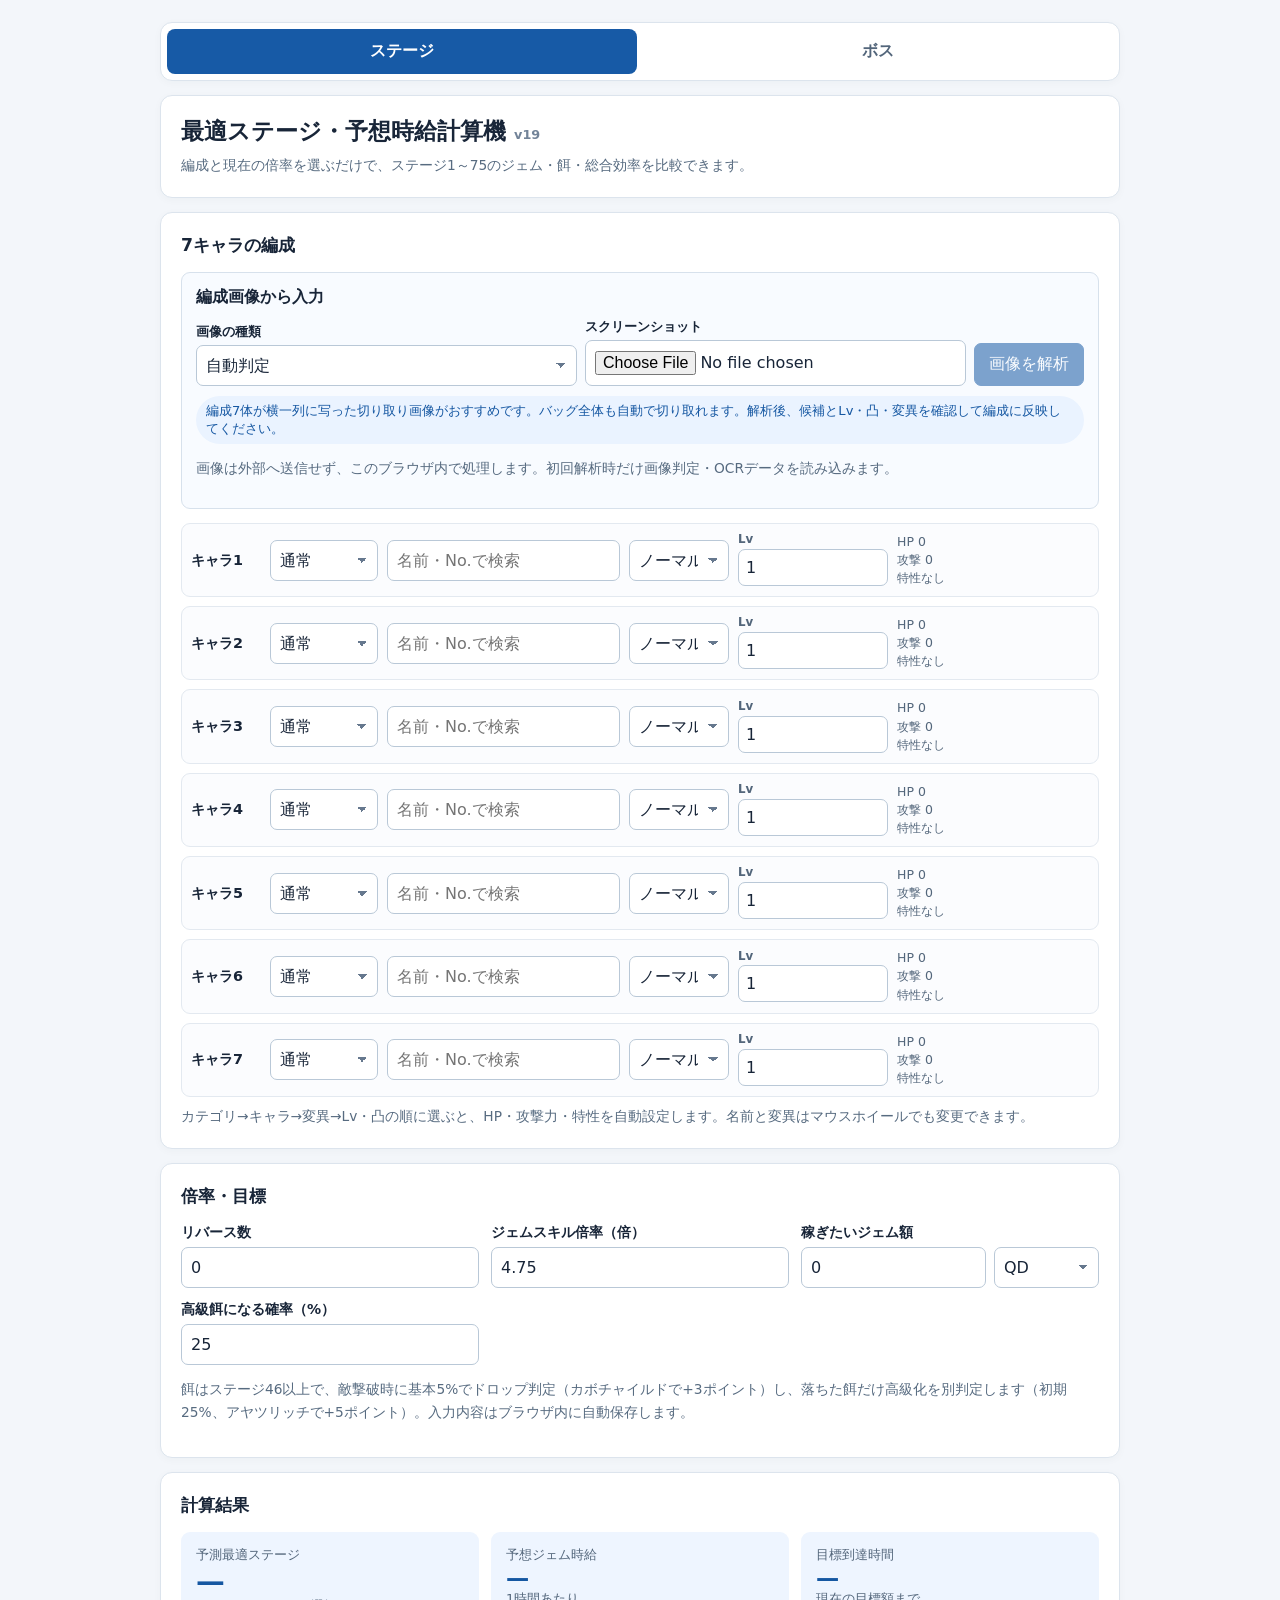
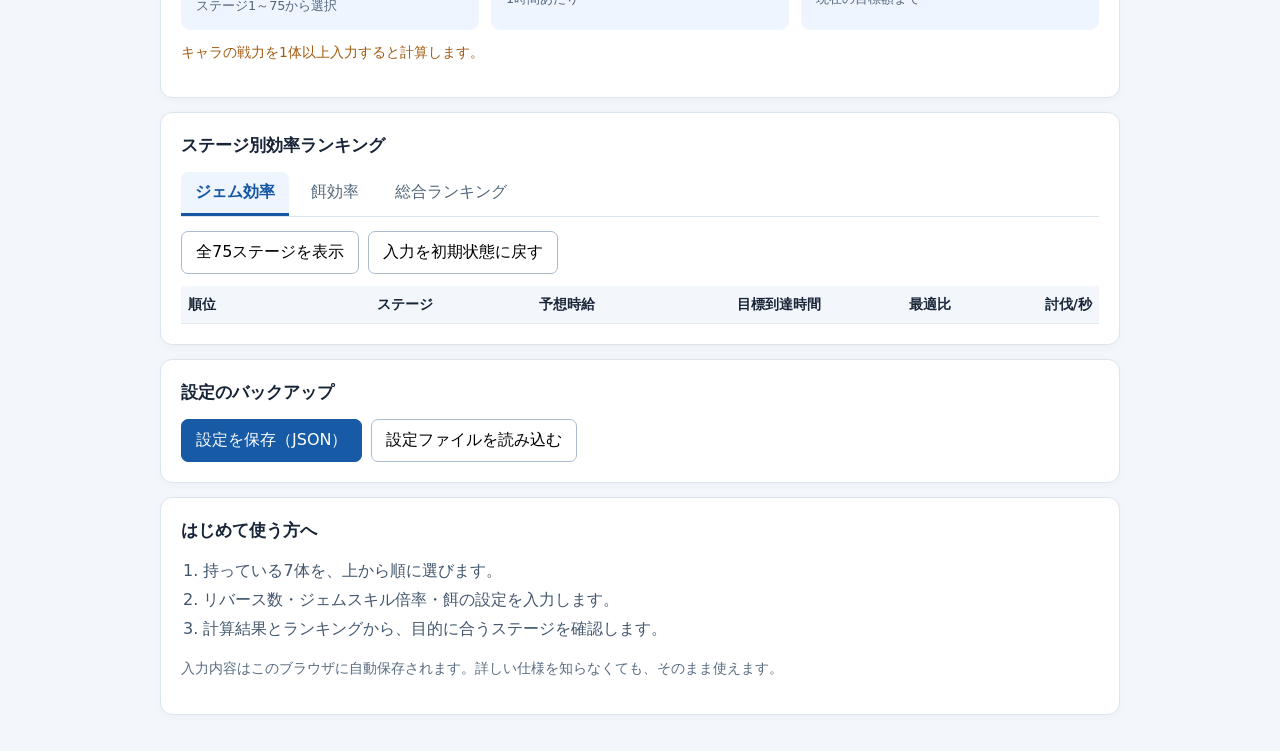
==== commit 960dbf75: "Add files via upload" ====
--- a/index.html
+++ b/index.html
@@ -3,8 +3,8 @@
 <head>
   <meta charset="utf-8">
   <meta name="viewport" content="width=device-width,initial-scale=1">
-  <title>最適ステージ・予想時給計算機 v18.11</title>
-  <link rel="stylesheet" href="./assets/css/style.css?v=18.11">
+  <title>最適ステージ・予想時給計算機 v19</title>
+  <link rel="stylesheet" href="./assets/css/style.css?v=19">
 </head>
 <body>
 <main class="wrap">
@@ -14,7 +14,7 @@
   </nav>
 
   <section class="panel">
-    <h1>最適ステージ・予想時給計算機 <span class="version">v18.11</span></h1>
+    <h1>最適ステージ・予想時給計算機 <span class="version">v19</span></h1>
     <div class="muted">編成と現在の倍率を選ぶだけで、ステージ1～75のジェム・餌・総合効率を比較できます。</div>
   </section>
 
@@ -182,14 +182,14 @@
   </section>
 </main>
 
-<script src="./assets/js/characters.js?v=18.11" defer></script>
-<script src="./assets/js/simulation.js?v=18.11" defer></script>
-<script src="./assets/js/stage.js?v=18.11" defer></script>
+<script src="./assets/js/characters.js?v=19" defer></script>
+<script src="./assets/js/simulation.js?v=19" defer></script>
+<script src="./assets/js/stage.js?v=19" defer></script>
 <script src="./assets/js/level-label.js?v=18.7" defer></script>
 <script src="./assets/js/card-row.js?v=18.10" defer></script>
 <script src="./assets/js/small-labels.js?v=18.10" defer></script>
-<script src="./assets/js/party-consensus.js?v=18.10" defer></script>
-<script src="./assets/js/image-import.js?v=18.11" defer></script>
-<script src="./assets/js/startup.js?v=18.11" defer></script>
+<script src="./assets/js/party-consensus.js?v=19" defer></script>
+<script src="./assets/js/image-import.js?v=19" defer></script>
+<script src="./assets/js/startup.js?v=19" defer></script>
 </body>
 </html>
